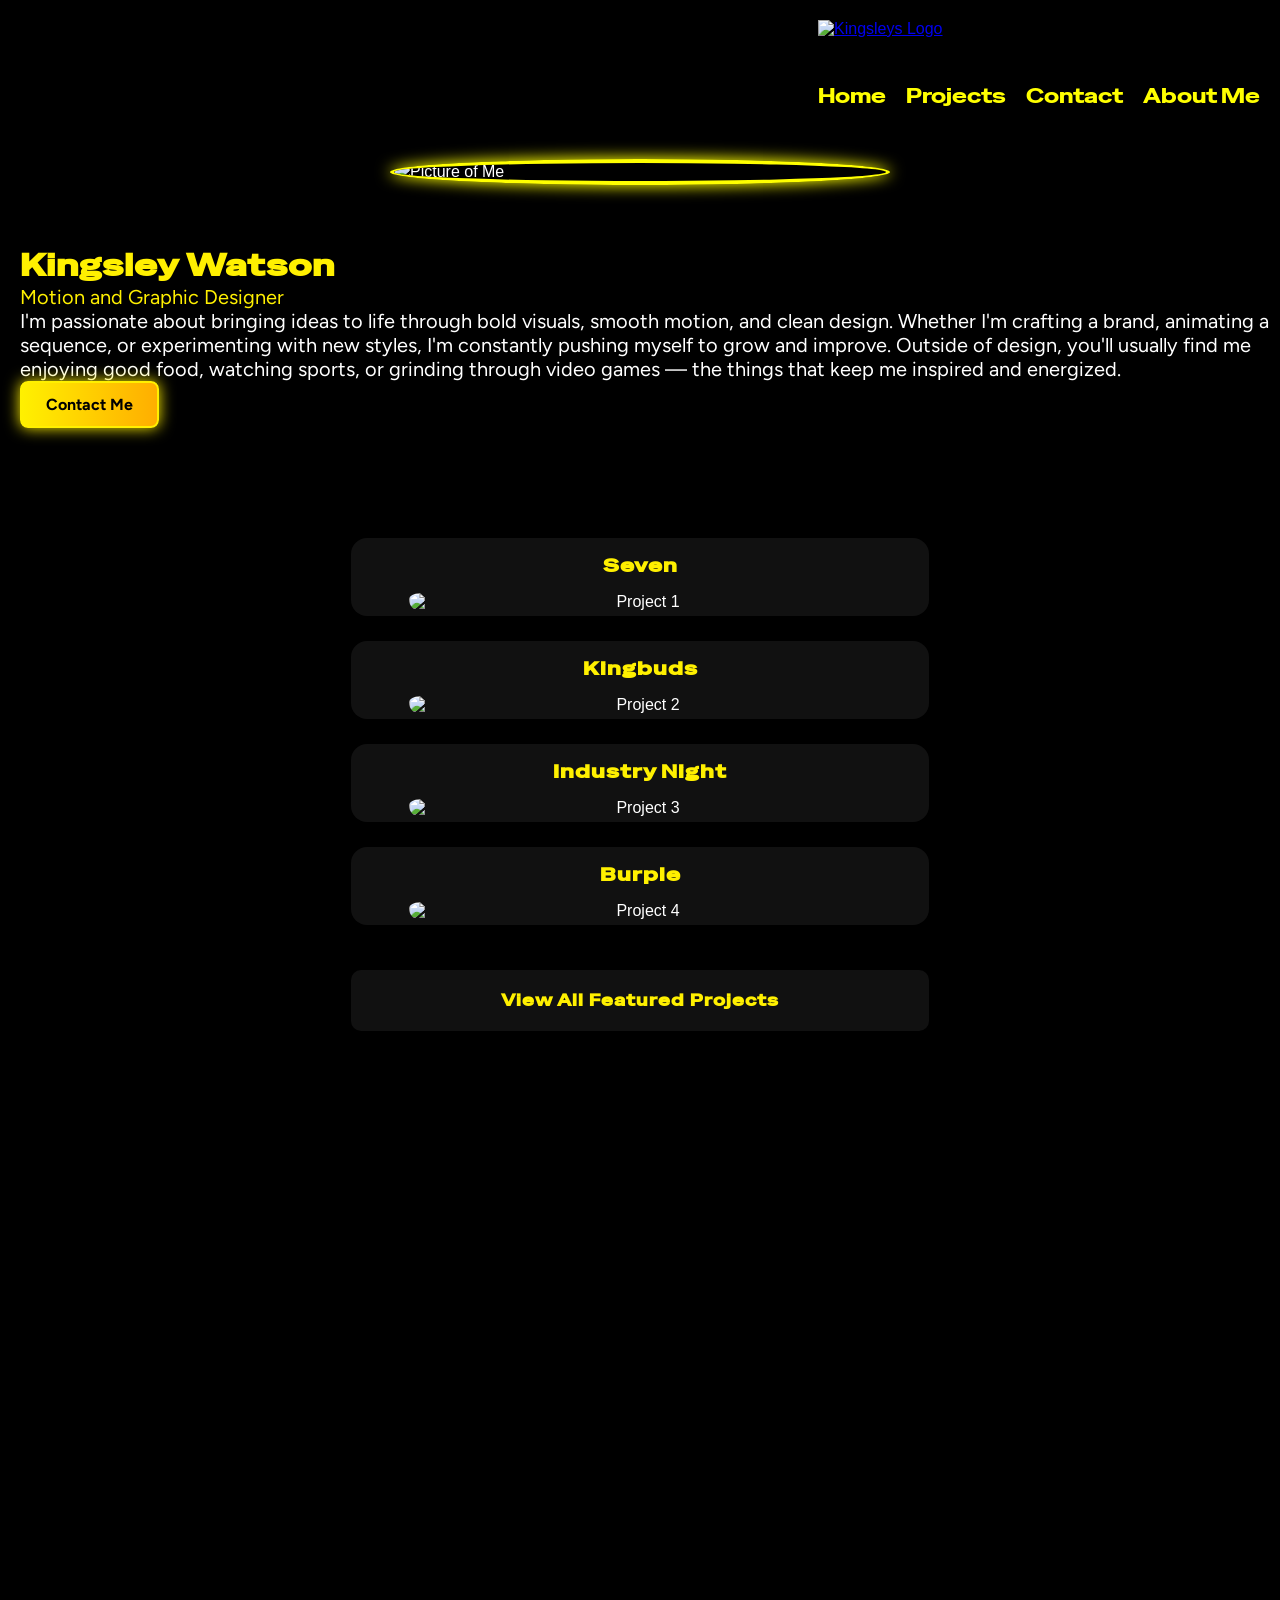
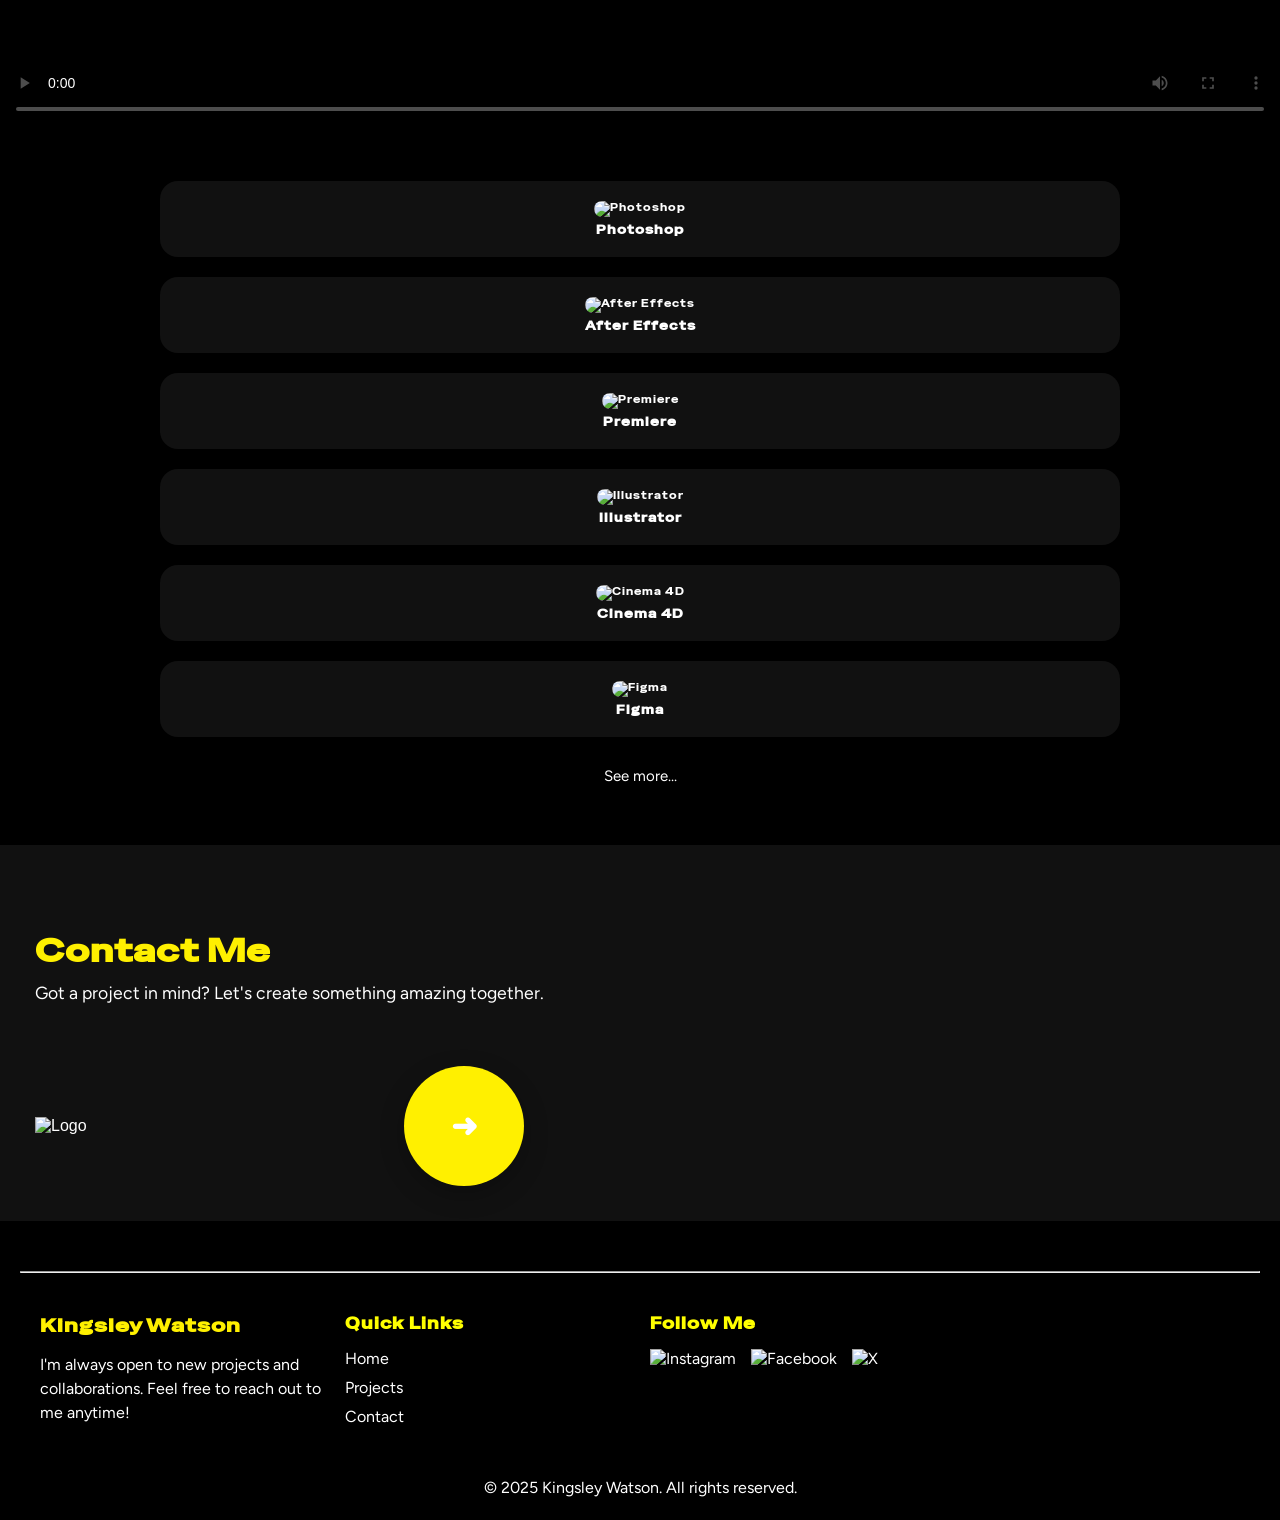
==== index.html @ cf345caf "made the first part of the about me page" ====
<!DOCTYPE html>
<html lang="en">
<head>
  <title>Kingsley's Portfolio</title>
  <meta charset="utf-8">
  <meta name="viewport" content="width=device-width, initial-scale=1">
  <link rel="preconnect" href="https://fonts.googleapis.com">
  <link rel="preconnect" href="https://fonts.gstatic.com" crossorigin>
  <link href="https://fonts.googleapis.com/css2?family=Anton&family=Figtree:ital,wght@0,300..900;1,300..900&family=Special+Gothic+Expanded+One&display=swap" rel="stylesheet">
  <link href="css/main.css" rel="stylesheet">
  <link href="css/grid.css" rel="stylesheet">
</head>

<body>

<header class="full-width-header">
  <div class="grid-con">
    <a href="http://127.0.0.1:5501/index.html" id="header-logo" class="col-start-1 col-end-2 m-col-span-3 l-col-span-3">
      <img src="images/port-logo.png" alt="Kingsleys Logo">
    </a>

    <button class="col-start-4" id="hamburger">&#9776;</button>

    <div id="menu" class="overlay m-col-start-8 m-col-end-13 l-col-start-9 l-col-end-13">
      <button id="close">&times;</button>
      <nav>
        <ul>
          <li><a href="index.html">Home</a></li>
          <li><a href="project.html">Projects</a></li>
          <li><a href="contact.php">Contact</a></li>
          <li><a href="about-me.html">About Me</a></li>
        </ul>
      </nav>
    </div>
  </div>
</header>

<main>

  <section class="hero grid-con">
    <div class="col-span-full m-col-start-1 m-col-end-7 l-col-start-1 l-col-end-7">
      <img src="images/hero-img.jpg" alt="Picture of Me" id="hero-img">
    </div>

    <div class="hero-text col-span-4 m-col-start-7 m-col-end-13 l-col-start-7 l-col-end-12" id="text-col">
      <h1>Kingsley Watson</h1>
      <p class="p-topic">Motion and Graphic Designer</p>
      <p class="p-desc">I'm passionate about bringing ideas to life through bold visuals, smooth motion, and clean design. Whether I'm crafting a brand, animating a sequence, or experimenting with new styles, I'm constantly pushing myself to grow and improve.

Outside of design, you'll usually find me enjoying good food, watching sports, or grinding through video games — the things that keep me inspired and energized.</p>

      <a href="contact.php" class="btn">Contact Me</a>
    </div>
  </section>

  <section class="featured-work grid-con">
    <div class="work-box col-span-4 m-col-start-2 m-col-end-7 l-col-start-2 l-col-end-7">
      <h3 class="work-title">Seven</h3>
      <img src="images/1280-placeholder.jpg" alt="Project 1" class="work-img">
      <p class="work-desc">This is a detailed description of Project One. It will appear when you click the box.</p>
    </div>

    <div class="work-box col-span-4 m-col-start-7 m-col-end-12 l-col-start-7 l-col-end-12">
      <h3 class="work-title">Kingbuds</h3>
      <img src="images/kingbuds-placeholder.jpg" alt="Project 2" class="work-img">
      <p class="work-desc">Description for Project Two goes here. Click to see more.</p>
    </div>

    <div class="work-box col-span-4 m-col-start-2 m-col-end-7 l-col-start-2 l-col-end-7">
      <h3 class="work-title">Industry Night</h3>
      <img src="images/industry-night-placeholder.jpg" alt="Project 3" class="work-img">
      <p class="work-desc">Project Three description is hidden until clicked.</p>
    </div>

    <div class="work-box col-span-4 m-col-start-7 m-col-end-12 l-col-start-7 l-col-end-12">
      <h3 class="work-title">Burple</h3>
      <img src="images/burple-placeholder.jpg" alt="Project 4" class="work-img">
      <p class="work-desc">Details about Project Four will appear on click.</p>
    </div>

    <div class="btn-projects col-span-full m-col-start-2 m-col-end-12 l-col-start-2 l-col-end-12">
      <a href="project.html" class="btn-featured">View All Featured Projects</a>
    </div>
  </section>

  <section class="hero-video grid-con">
    <div class="video-container col-span-full m-col-start-1 m-col-end-13 l-col-start-2 l-col-end-12">
      <video controls poster="images/keyboard-intro0083.png" id="hero-video">
        <source src="videos/demo-reel.mp4" type="video/mp4">
        Your browser does not support the video tag.
      </video>
    </div>
  </section>

<section class="grid-con" id="portfolio-container">
    <div class="portfolio-box col-span-2 m-col-span-4 l-col-span-4">
      <img src="images/photoshop-logo.svg" alt="Photoshop">
      <h3>Photoshop</h3>
    </div>

    <div class="portfolio-box col-span-2 m-col-span-4 l-col-span-4">
      <img src="images/after-effects-logo.svg" alt="After Effects">
      <h3>After Effects</h3>
    </div>

    <div class="portfolio-box col-span-2 m-col-span-4 l-col-span-4">
      <img src="images/premiere-logo.svg" alt="Premiere">
      <h3>Premiere</h3>
    </div>

    <div class="portfolio-box col-span-2 m-col-span-4 l-col-span-4">
      <img src="images/illustrator-logo.svg" alt="Illustrator">
      <h3>Illustrator</h3>
    </div>

    <div class="portfolio-box col-span-2 m-col-span-4 l-col-span-4">
      <img src="images/cinema-logo.svg" alt="Cinema 4D">
      <h3>Cinema 4D</h3>
    </div>

    <div class="portfolio-box col-span-2 m-col-span-4 l-col-span-4">
      <img src="images/figma-logo.svg" alt="Figma">
      <h3>Figma</h3>
    </div>
</section>

<section class="grid-con" id="load-more">
  <div class="load-more-wrapper col-start-1 col-end-2 m-col-start-1 m-col-end-3 l-col-start-1 l-col-end-3">
      <button id="load-more-btn">See more...</button>
  </div>
</div>
</section>

<section class="contact-cta grid-con">
  <div class="contact-text col-span-4 m-col-start-1 m-col-end-12">
    <h2>Contact Me</h2>
    <p>Got a project in mind? Let's create something amazing together.</p>
  </div>

<div class="contact-action col-span-4 m-col-span-12 l-col-span-12 flex-container">
  <img src="images/port-logo.png" alt="Logo" class="contact-img col-span-2 m-col-span-2 l-col-span-2">
  <div class="contact-circle col-span-2 m-col-span-2 l-col-span-2" onclick="location.href='contact.php'">➜</div>
</div>

</section>



</main>

<footer class="site-footer">
  <hr>
  <div class="footer-container grid-con">
    <div class="footer-about col-span-4 m-col-span-4 l-col-span-4">
      <h3>Kingsley Watson</h3>
      <p>I'm always open to new projects and collaborations. Feel free to reach out to me anytime!</p>
    </div>

    <div class="footer-links col-span-4 m-col-span-4 l-col-span-4">
      <h4>Quick Links</h4>
      <ul>
        <li><a href="index.html">Home</a></li>
        <li><a href="project.html">Projects</a></li>
        <li><a href="contact.php">Contact</a></li>
      </ul>
    </div>

    <div class="footer-social col-span-4 m-col-span-4 l-col-span-4">
      <h4>Follow Me</h4>
      <ul class="social-icons">
        <li><a href="#"><img src="images/insta-logo.svg" alt="Instagram"></a></li>
        <li><a href="#"><img src="images/facebook-logo.svg" alt="Facebook"></a></li>
        <li><a href="#"><img src="images/x-logo1.svg" alt="X"></a></li>
      </ul>
    </div>
  </div>

  <div class="footer-bottom">
    <p>&copy; 2025 Kingsley Watson. All rights reserved.</p>
  </div>
</footer>

<!-- Scripts -->
<script src="https://cdn.jsdelivr.net/npm/gsap@3.13.0/dist/gsap.min.js"></script>
<script type="module" src="https://ajax.googleapis.com/ajax/libs/model-viewer/4.0.0/model-viewer.min.js"></script>
<script src="https://cdnjs.cloudflare.com/ajax/libs/gsap/3.5.0/gsap.min.js"></script>
<script src="https://cdnjs.cloudflare.com/ajax/libs/gsap/3.5.0/ScrollTrigger.js"></script>
<script src="js/main.js"></script>
<script src="js/animations.js"></script>

</body>
</html>
---- css/main.css ----
.contact-cta{display:flex;align-items:center;justify-content:flex-start;gap:40px;flex-wrap:wrap;background-color:#111;padding:35px}.contact-text{flex:1 1 400px;max-width:600px}.contact-text h2{font-size:30px;margin:50px 0 10px 0;color:#fff000;font-family:"Special Gothic Expanded One",sans-serif;letter-spacing:1px}.contact-text p{margin:0;font-size:15px;line-height:1.4em;color:#fff;font-family:"Figtree",sans-serif}.contact-circle{width:120px;height:120px;background:#fff000;border-radius:50%;display:flex;align-items:center;justify-content:center;font-size:2rem;font-weight:bold;cursor:pointer;transition:.3s ease;box-shadow:0 8px 25px rgba(0,0,0,.25);margin-right:20px}.contact-circle:hover{transform:translateY(-4px);box-shadow:0 12px 30px rgba(0,0,0,.3)}.contact-img{width:200px;height:auto}.flex-container{display:flex;justify-content:space-between;align-items:center;gap:20px}html{background-color:#fff}.full-width-header{background-color:#000;color:#fff;margin:0}.grid-con{display:grid}#header-logo img{height:70px;width:auto;margin-right:0;padding-left:0}.no-scroll{overflow:hidden;height:100vh}ul,li{margin:0;padding:0}header{padding-top:20px;padding-bottom:20px;background:#000;display:flex;justify-content:flex-end;margin:0}#hamburger,#close{font-size:32px;background:none;border:none;color:#ff0;cursor:pointer;margin-top:5px}.overlay{display:none;position:fixed;top:0;left:0;width:100%;height:100%;background-color:rgba(0,0,0,.9);color:#fff;justify-content:center;align-items:center;z-index:10000}.overlay.open{display:flex}#close{position:absolute;top:20px;left:20px}#menu ul{list-style-type:none;text-align:center}#menu li{margin:20px 0}#menu a{color:#fff;font-size:32px;text-decoration:none;font-family:"Figtree",sans-serif}#menu a:hover{color:#ff0}@media screen and (min-width: 768px){.no-scroll{overflow:auto;height:auto}#hamburger,#close{display:none}.overlay{display:block;position:static;width:auto;height:auto;background-color:rgba(0,0,0,0);color:#fff;overflow:hidden}#menu ul{display:flex;margin-top:45px}#menu ul li{display:inline;margin:0 20px 0 0}#menu ul li a{color:#ff0;text-decoration:none;transition:color .3s ease;font-family:"Special Gothic Expanded One",sans-serif;font-size:20px}#menu ul li a:hover{color:#fff}#menu a:hover{color:#fff}#header-logo img{height:100px;width:auto;margin-right:0;padding-left:0}}html{background-color:#000}body{background-color:#000}.hero{display:grid;background-color:#000;padding-bottom:50px}.grid-con{display:grid}#hero-img{width:90%;height:auto;margin:30px auto 0;border:4px solid #ff0;border-radius:100%;box-shadow:0 0 15px 1px #ff0;display:block}#text-col h1{color:#fff000;padding-left:20px;font-size:29px;font-family:"Special Gothic Expanded One",sans-serif;letter-spacing:1px;margin-top:60px}.p-topic{color:#fff000;padding-left:20px;padding-right:20px;font-size:18px;font-family:"Figtree",sans-serif}.p-desc{color:#fff;padding-left:20px;padding-right:20px;font-family:"Figtree",sans-serif}#m-text-col h1{color:#ff0;padding-left:20px;font-size:29px}#m-text-col p{color:#fff;padding-left:20px;padding-right:20px;font-family:"Figtree",sans-serif}.btn{display:inline-block;padding:12px 24px;color:#000;font-size:1rem;font-weight:bold;text-decoration:none;border:2px solid #fff000;border-radius:8px;cursor:pointer;transition:all .3s ease;margin-left:20px;background:linear-gradient(90deg, #fff000, #ffae00);box-shadow:0 0 15px #fff000;font-family:"Figtree",sans-serif}.btn:hover{background-color:#000;color:#000;transform:scale(1.05)}@media(min-width: 768px){.hero{align-items:center}#text-col{display:flex;flex-direction:column;justify-content:center}#text-col h1,.p-topic,.p-desc{padding-left:0;padding-right:0;text-align:left}#text-col h1{font-size:25px}.p-topic,.p-desc{padding-left:0;padding-right:0;text-align:left;font-size:15px}.btn{margin-left:0;align-self:flex-start;width:auto}}@media(min-width: 1024px){.hero{align-items:center}#text-col{display:flex;flex-direction:column;justify-content:center}#text-col h1,.p-topic,.p-desc{padding-left:0;padding-right:0;text-align:left;margin-left:20px}#text-col h1{font-size:31px}.p-topic,.p-desc{padding-left:0;padding-right:0;text-align:left;font-size:20px}.btn{margin-left:0;align-self:flex-start;width:auto;margin-left:20px}#hero-img{width:90%;height:auto;margin:30px auto 0;border:4px solid #ff0;border-radius:100%;box-shadow:0 0 15px 1px #ff0;display:block;max-width:500px}}.box{background:#111;padding:20px;border-radius:16px;text-align:center;border:2px solid #fff000}.box-title{color:#fff000;font-size:22px;margin-bottom:10px}.box-sub{color:#fff;font-size:15px;margin-bottom:15px}.box-img{width:300px;height:auto;margin:0 auto;display:block;border-radius:20px}@media(max-width: 768px){.box{background:#111;padding-left:20px;padding-right:20px;padding-bottom:20px;padding-top:0;border-radius:16px;text-align:center;border:2px solid #fff000;margin-left:20px;margin-right:20px;margin-bottom:22px}.box-img{width:300px;height:auto;margin:0 auto;display:block;border-radius:20px}}.video-container{display:flex;justify-content:center;align-items:center;width:100%;background-color:#000;padding-bottom:30px}#hero-video{width:100%;height:auto;display:block}.section-line{border:0;height:2px;background:#fff000;width:auto}.demo-reel{color:#fff000;background-color:#000;padding-left:45px;padding-right:55px;margin-bottom:35px}.grid-con{display:grid}.featured-work{padding:60px 20px;background:#000;color:#fff;text-align:center;display:flex;justify-content:center;align-items:center}.section-title{font-size:2rem;margin-bottom:40px;color:#fff000}.work-box{background:#111;border-radius:16px;overflow:hidden;cursor:pointer;position:relative;transition:transform .3s ease,box-shadow .3s ease;margin:0 auto 25px auto;width:90%;padding-bottom:5px;margin-bottom:25px}.work-box:hover{transform:translateY(-6px);box-shadow:0 12px 30px rgba(255,221,0,.3)}.work-img{width:70%;height:auto;display:block;border-radius:16px;margin:0 auto;padding-top:5px}.work-title{margin:15px 0 10px 0;font-size:1.2rem;color:#fff000;font-family:"Special Gothic Expanded One",sans-serif;letter-spacing:1px}.work-desc{max-height:0;opacity:0;overflow:hidden;transition:max-height .4s ease,opacity .4s ease;padding:0 15px;color:#fff;font-size:.95rem;line-height:1.4;text-align:center}.work-box.active .work-desc{max-height:200px;opacity:1;margin-top:10px}.btn-featured{display:block;padding:20px;margin-top:20px;background:#111;color:#fff000;font-weight:bold;font-size:1rem;border-radius:10px;text-decoration:none;transition:transform .3s ease,box-shadow .3s ease;font-family:"Special Gothic Expanded One",sans-serif;letter-spacing:1px;margin-left:20px;margin-right:20px}.btn-featured:hover{transform:translateY(-3px);box-shadow:0 8px 20px rgba(255,221,0,.4)}.service-box{background:#111;padding:10px;border:2px solid #fff000;border-radius:16px;text-align:center;color:#fff;transition:.3s ease;margin-bottom:15px}.service-box:hover{transform:translateY(-6px);box-shadow:0 10px 25px rgba(0,0,0,.3)}.service-box h3{font-size:15px;margin:0}@media(min-width: 768px){.work-box{background:#111;border-radius:16px;overflow:hidden;cursor:pointer;position:relative;transition:transform .3s ease,box-shadow .3s ease;width:100%;padding-bottom:5px;margin-bottom:25px}.work-img{width:80%;height:auto;display:block;border-radius:16px;margin:0 auto;padding-top:5px}.btn-featured{display:block;padding:20px;margin-top:20px;background:#111;color:#fff000;font-weight:bold;font-size:1rem;border-radius:10px;text-decoration:none;transition:transform .3s ease,box-shadow .3s ease;font-family:"Special Gothic Expanded One",sans-serif;letter-spacing:1px;margin-left:0;margin-right:0}.btn-featured:hover{transform:translateY(-3px);box-shadow:0 8px 20px rgba(255,221,0,.4)}}@media(min-width: 1024px){.work-box{background:#111;border-radius:16px;overflow:hidden;cursor:pointer;position:relative;transition:transform .3s ease,box-shadow .3s ease;width:100%;padding-bottom:5px;margin-bottom:25px}.work-img{width:80%;height:auto;display:block;border-radius:12px;margin:0 auto;padding-top:5px}.btn-featured{display:block;padding:20px;margin-top:20px;background:#111;color:#fff000;font-weight:bold;font-size:1rem;border-radius:10px;text-decoration:none;transition:transform .3s ease,box-shadow .3s ease;font-family:"Special Gothic Expanded One",sans-serif;letter-spacing:1px;margin-left:0;margin-right:0}.btn-featured:hover{transform:translateY(-3px);box-shadow:0 8px 20px rgba(255,221,0,.4)}}.p-work-box-link{display:block;text-decoration:none;color:inherit}.portfolio-box{background:#111;padding:20px;border-radius:18px;text-align:center;color:#fff;margin-top:20px;font-family:"Special Gothic Expanded One",sans-serif;letter-spacing:1px;font-size:10px}.portfolio-box img{width:75px;border-radius:12px}.portfolio-box h3,.portfolio-box p{margin:0;margin-top:5px}.portfolio-box:hover{transform:translateY(-5px);box-shadow:0 0 15px #000;background:#111}.load-more-wrapper{text-align:center;margin-top:30px}#load-more-btn{background:none;border:none;padding:0;margin:0;font-size:15px;color:#fff;cursor:pointer;text-align:left;font-family:"Figtree",sans-serif;margin-bottom:60px}#load-more-btn:hover{color:#fff000;background:none}@media(min-width: 769px){#portfolio-container.grid-con{max-width:850px;margin:0 auto;padding:0 20px}}@media(min-width: 1200px){#portfolio-container.grid-con{max-width:1000px;margin:0 auto;padding:0 20px}}@media(min-width: 769px){#load-more.grid-con{max-width:850px;margin:0 auto;padding:0 20px}}@media(min-width: 1200px){#load-more.grid-con{max-width:1000px;margin:0 auto;padding:0 20px}}.grid-con{display:grid}.footer-container{padding-top:40px}.site-footer{background-color:#000;color:#fff;padding:50px 20px 20px 20px}.site-footer a{color:#fff;text-decoration:none;transition:color .3s ease;font-family:"Figtree",sans-serif}.site-footer a:hover{color:#ff0}.site-footer .footer-container{display:grid;grid-template-columns:repeat(4, 1fr);gap:20px;max-width:1200px;margin:0 auto}.site-footer h3{color:#fff000;margin-bottom:15px;font-family:"Special Gothic Expanded One",sans-serif;letter-spacing:1px}.site-footer h4{color:#ff0;margin-bottom:15px;font-family:"Special Gothic Expanded One",sans-serif;letter-spacing:1px}.site-footer p{font-family:"Figtree",sans-serif;font-size:16px;line-height:1.5}.site-footer ul{list-style:none;padding:0;margin:0}.site-footer ul li{margin-bottom:10px}.social-icons{display:flex;gap:15px}.social-icons img{width:30px;height:30px}.footer-bottom{text-align:center;margin-top:40px;font-size:14px;color:#fff}@media screen and (max-width: 767px){.site-footer .footer-container{grid-template-columns:1fr;text-align:center}.social-icons{justify-content:center}}@media screen and (min-width: 768px)and (max-width: 1199px){.site-footer .footer-container{grid-template-columns:repeat(3, 1fr);text-align:left}}.seven-hero{position:relative}.seven-hero-image{margin-top:40px}.seven-hero-img{width:100%;border-radius:16px;-o-object-fit:cover;object-fit:cover}.seven-overview{background-color:#000}.seven-overview-text{text-align:left}.seven-overview-title{font-size:50px;font-weight:bold;margin-bottom:1rem;color:#fff000;font-family:"Special Gothic Expanded One",sans-serif;letter-spacing:1px}.seven-overview-subtitle{font-size:15px;font-weight:bold;margin-bottom:5px;color:#fff;font-family:"Special Gothic Expanded One",sans-serif;letter-spacing:1px}.seven-overview-desc{font-size:15px;line-height:1.6;color:#fff;font-family:"Figtree",sans-serif}.seven-overview-tags{display:flex;gap:1rem;flex-wrap:wrap;margin-bottom:20px;margin-top:20px;font-family:"Figtree",sans-serif}.seven-overview-tag{background-color:#fff000;color:#111;padding:6px 12px;border-radius:8px;font-size:.85rem;font-weight:bold}.seven-goal{background-color:#111}.seven-goal-text{text-align:left}.seven-goal-title{font-size:25px;font-weight:bold;margin-bottom:10px;font-family:"Special Gothic Expanded One",sans-serif;letter-spacing:1px;color:#fff000}.seven-goal-list{font-size:15px;line-height:1.5;color:#fff;padding-left:15px;font-family:"Figtree",sans-serif}.seven-goal-list li{margin-bottom:1rem}.seven-process{background-color:#111}.seven-process-text{text-align:left}.seven-process-title{font-size:25px;font-weight:bold;margin-bottom:10px;color:#fff000;font-family:"Special Gothic Expanded One",sans-serif;letter-spacing:1px}.seven-process-desc{font-size:15px;line-height:1.5;color:#fff;font-family:"Figtree",sans-serif}.seven-problem{background-color:#111}.seven-problem-text{text-align:left}.seven-problem-title{font-size:25px;font-weight:bold;margin-bottom:10px;color:#fff000;font-family:"Special Gothic Expanded One",sans-serif;letter-spacing:1px}.seven-problem-desc{font-size:15px;line-height:1.5;color:#fff;font-family:"Figtree",sans-serif}.seven-deepdive{display:grid;gap:20px;margin-top:60px;margin-bottom:60px;padding-top:35px}.seven-deepdive-wrapper{text-align:center}.seven-deepdive-img{width:100%;border-radius:16px;-o-object-fit:cover;object-fit:cover}@media(max-width: 768px){.seven-deepdive-wrapper{grid-column:span 4 !important;margin:0 auto}}@media(min-width: 769px){.seven-deepdive-wrapper{margin:0 auto}}.seven-video{display:flex;justify-content:center;align-items:center;width:100%;background-color:#000;padding-top:30px}.seven-video-wrapper{width:100%;max-width:1200px;margin:0 auto;display:flex;justify-content:center;align-items:center}.seven-video-element{width:100%;height:auto;display:block;border-radius:12px;box-shadow:0 8px 20px rgba(0,0,0,.5)}.seven-result{background-color:#000}.seven-result-text{text-align:left}.seven-result-title{font-size:25px;font-weight:bold;margin-bottom:10px;color:#fff000;font-family:"Special Gothic Expanded One",sans-serif;letter-spacing:1px}.seven-result-desc{font-size:15px;line-height:1.5;color:#fff;font-family:"Figtree",sans-serif}.contact-page{display:grid;gap:20px;padding:40px 20px;justify-items:center;align-items:center;text-align:center}.contact-text h2{font-size:2rem;margin-bottom:10px;color:#fff000;margin-top:0}.contact-text p{font-size:1.1rem;color:#fff;margin-bottom:20px}.contact-form{width:100%;max-width:800px;display:flex;flex-direction:column;gap:15px;border-radius:12px;color:#fff;margin-bottom:50px}.contact-form input,.contact-form textarea{width:100%;padding:15px;border-radius:8px;border:2px solid #fff000;background:#333;color:#fff}.contact-form input::-moz-placeholder, .contact-form textarea::-moz-placeholder{color:#ccc;font-family:"Figtree",sans-serif}.contact-form input::placeholder,.contact-form textarea::placeholder{color:#ccc;font-family:"Figtree",sans-serif}.form-button-wrapper{display:flex;justify-content:flex-end}.contact-form button{padding:12px 25px;border:none;border-radius:8px;cursor:pointer;background:linear-gradient(90deg, #fff000, #ff7f00);color:#111;font-weight:bold;transition:transform .2s,box-shadow .2s;margin-left:275px}.contact-form button:hover{transform:translateY(-2px);box-shadow:20px #fff000}@media(min-width: 769px){.contact-form button{padding:12px 25px;border:none;border-radius:8px;cursor:pointer;background:linear-gradient(90deg, #fff000, #ff7f00);color:#111;font-weight:bold;transition:transform .2s,box-shadow .2s;margin-left:600px}.contact-text h2{font-size:2rem;margin-bottom:10px;color:#fff000;margin-top:50px}.contact-form{width:100%;max-width:800px;display:flex;flex-direction:column;gap:15px;border-radius:12px;color:#fff;margin-bottom:0px}}.p-contact-page{display:grid;gap:20px;padding:40px 20px;justify-items:center;align-items:center;text-align:center}.p-contact-text h2{font-size:2rem;margin-bottom:0;color:#fff000;margin-top:0;font-family:"Special Gothic Expanded One",sans-serif;letter-spacing:1px}.p-contact-text p{font-size:15px;color:#fff;margin-bottom:20px;font-family:"Figtree",sans-serif}@media(min-width: 769px){.p-contact-text h2{font-size:40px;margin-bottom:10px;color:#fff000;margin-top:50px}.p-contact-text p{font-size:20px;color:#fff;margin-bottom:20px;font-family:"Figtree",sans-serif}}.grid-con{display:grid}.p-featured-work{background:#000;color:#fff;text-align:center;display:flex;justify-content:center;align-items:center}.p-section-title{font-size:2rem;margin-bottom:40px;color:#fff000}.p-work-box{background:#111;border-radius:16px;overflow:hidden;cursor:pointer;position:relative;transition:transform .3s ease,box-shadow .3s ease;margin:0 auto 25px auto;width:90%;padding-bottom:5px;margin-bottom:25px}.p-work-box:hover{transform:translateY(-6px);box-shadow:0 12px 30px rgba(255,221,0,.3)}.p-work-img{width:70%;height:auto;display:block;border-radius:16px;margin:0 auto;padding-top:5px}.p-work-title{margin:15px 0 10px 0;font-size:1.2rem;color:#fff000;font-family:"Special Gothic Expanded One",sans-serif;letter-spacing:1px}.p-work-desc{max-height:0;opacity:0;overflow:hidden;transition:max-height .4s ease,opacity .4s ease;padding:0 15px;color:#fff;font-size:.95rem;line-height:1.4;text-align:center}.p-work-box.active .work-desc{max-height:200px;opacity:1;margin-top:10px}.p-btn-featured{display:block;padding:20px;margin-top:20px;background:#111;color:#fff000;font-weight:bold;font-size:1rem;border-radius:10px;text-decoration:none;transition:transform .3s ease,box-shadow .3s ease;font-family:"Special Gothic Expanded One",sans-serif;letter-spacing:1px;margin-left:20px;margin-right:20px}.p-btn-featured:hover{transform:translateY(-3px);box-shadow:0 8px 20px rgba(255,221,0,.4)}.p-service-box{background:#111;padding:10px;border:2px solid #fff000;border-radius:16px;text-align:center;color:#fff;transition:.3s ease;margin-bottom:15px}.p-service-box:hover{transform:translateY(-6px);box-shadow:0 10px 25px rgba(0,0,0,.3)}.p-service-box h3{font-size:15px;margin:0}@media(min-width: 768px){.p-work-box{background:#111;border-radius:16px;overflow:hidden;cursor:pointer;position:relative;transition:transform .3s ease,box-shadow .3s ease;width:100%;padding-bottom:5px;margin-bottom:25px}.p-work-img{width:80%;height:auto;display:block;border-radius:16px;margin:0 auto;padding-top:5px}.p-btn-featured{display:block;padding:20px;margin-top:20px;background:#111;color:#fff000;font-weight:bold;font-size:1rem;border-radius:10px;text-decoration:none;transition:transform .3s ease,box-shadow .3s ease;font-family:"Special Gothic Expanded One",sans-serif;letter-spacing:1px;margin-left:0;margin-right:0}.p-btn-featured:hover{transform:translateY(-3px);box-shadow:0 8px 20px rgba(255,221,0,.4)}}@media(min-width: 1024px){.p-work-box{background:#111;border-radius:16px;overflow:hidden;cursor:pointer;position:relative;transition:transform .3s ease,box-shadow .3s ease;width:100%;padding-bottom:5px;margin-bottom:25px}.p-work-img{width:80%;height:auto;display:block;border-radius:16px;margin:0 auto;padding-top:5px}.p-btn-featured{display:block;padding:20px;margin-top:20px;background:#111;color:#fff000;font-weight:bold;font-size:1rem;border-radius:10px;text-decoration:none;transition:transform .3s ease,box-shadow .3s ease;font-family:"Special Gothic Expanded One",sans-serif;letter-spacing:1px;margin-left:0;margin-right:0}.p-btn-featured:hover{transform:translateY(-3px);box-shadow:0 8px 20px rgba(255,221,0,.4)}}.p-work-img{width:80%;height:auto;display:block;border-radius:16px;margin:0 auto;padding-top:5px}*{margin:0;padding:0;box-sizing:border-box}body{background-color:#000;color:#fff;font-family:"Segoe UI",sans-serif;min-height:100vh;display:flex;flex-direction:column}.grid-con{display:grid}.hero{flex:1}.hero-inner{align-items:center;row-gap:40px;padding-top:60px;padding-bottom:60px}.hero-left{display:flex;flex-direction:column;gap:15px}.greeting-badge{display:inline-block;border:1px solid gold;color:gold;font-size:14px;padding:6px 16px;border-radius:4px;width:-moz-fit-content;width:fit-content;letter-spacing:1px}.hero-left h1{font-size:38px;font-weight:800;line-height:1.2;color:#fff}.highlight{color:gold}.hero-left p{color:#fff;font-size:15px;line-height:1.7}.hero-buttons{display:flex;flex-wrap:wrap;gap:16px}.btn-primary{background-color:gold;color:#000;padding:12px 26px;border-radius:25px;font-weight:700;font-size:15px;text-decoration:none;transition:background .2s}.btn-primary:hover{background-color:#e6c200}.btn-secondary{border:1px solid gold;color:gold;padding:12px 26px;border-radius:25px;font-weight:600;font-size:15px;text-decoration:none;transition:background .2s,color .2s}.btn-secondary:hover{background-color:gold;color:#000}.hero-right{display:flex;justify-content:center;align-items:flex-end}.photo-wrapper{position:relative;width:300px;height:380px;margin-left:50px}.profile-photo{width:100%;height:100%;-o-object-fit:cover;object-fit:cover;border-radius:100px;border:2px solid gold;background-color:#111;display:block}.tag{position:absolute;background-color:#111;border:1px solid #333;color:#fff;padding:8px 16px;border-radius:20px;font-size:.8rem;font-weight:600;white-space:nowrap}.tag-designer{bottom:60px;left:-30px;border-left:3px solid gold}.tag-ux{top:80px;right:-20px;border-left:3px solid gold}.badge-circle{position:absolute;top:10px;right:-10px;width:75px;height:75px;border-radius:50%;background-color:gold;color:#000;font-size:.65rem;font-weight:700;display:flex;align-items:center;justify-content:center;text-align:center;line-height:1.3;border:3px solid #fff}.ticker-bar{background-color:gold;overflow:hidden;padding:14px 0;white-space:nowrap}.ticker-track{display:inline-flex;gap:60px;animation:ticker 60s linear infinite}.ticker-track span{color:#000;font-weight:700;font-size:15.5px;text-transform:uppercase;letter-spacing:1px}@keyframes ticker{0%{transform:translateX(0)}100%{transform:translateX(-50%)}}/*# sourceMappingURL=main.css.map */
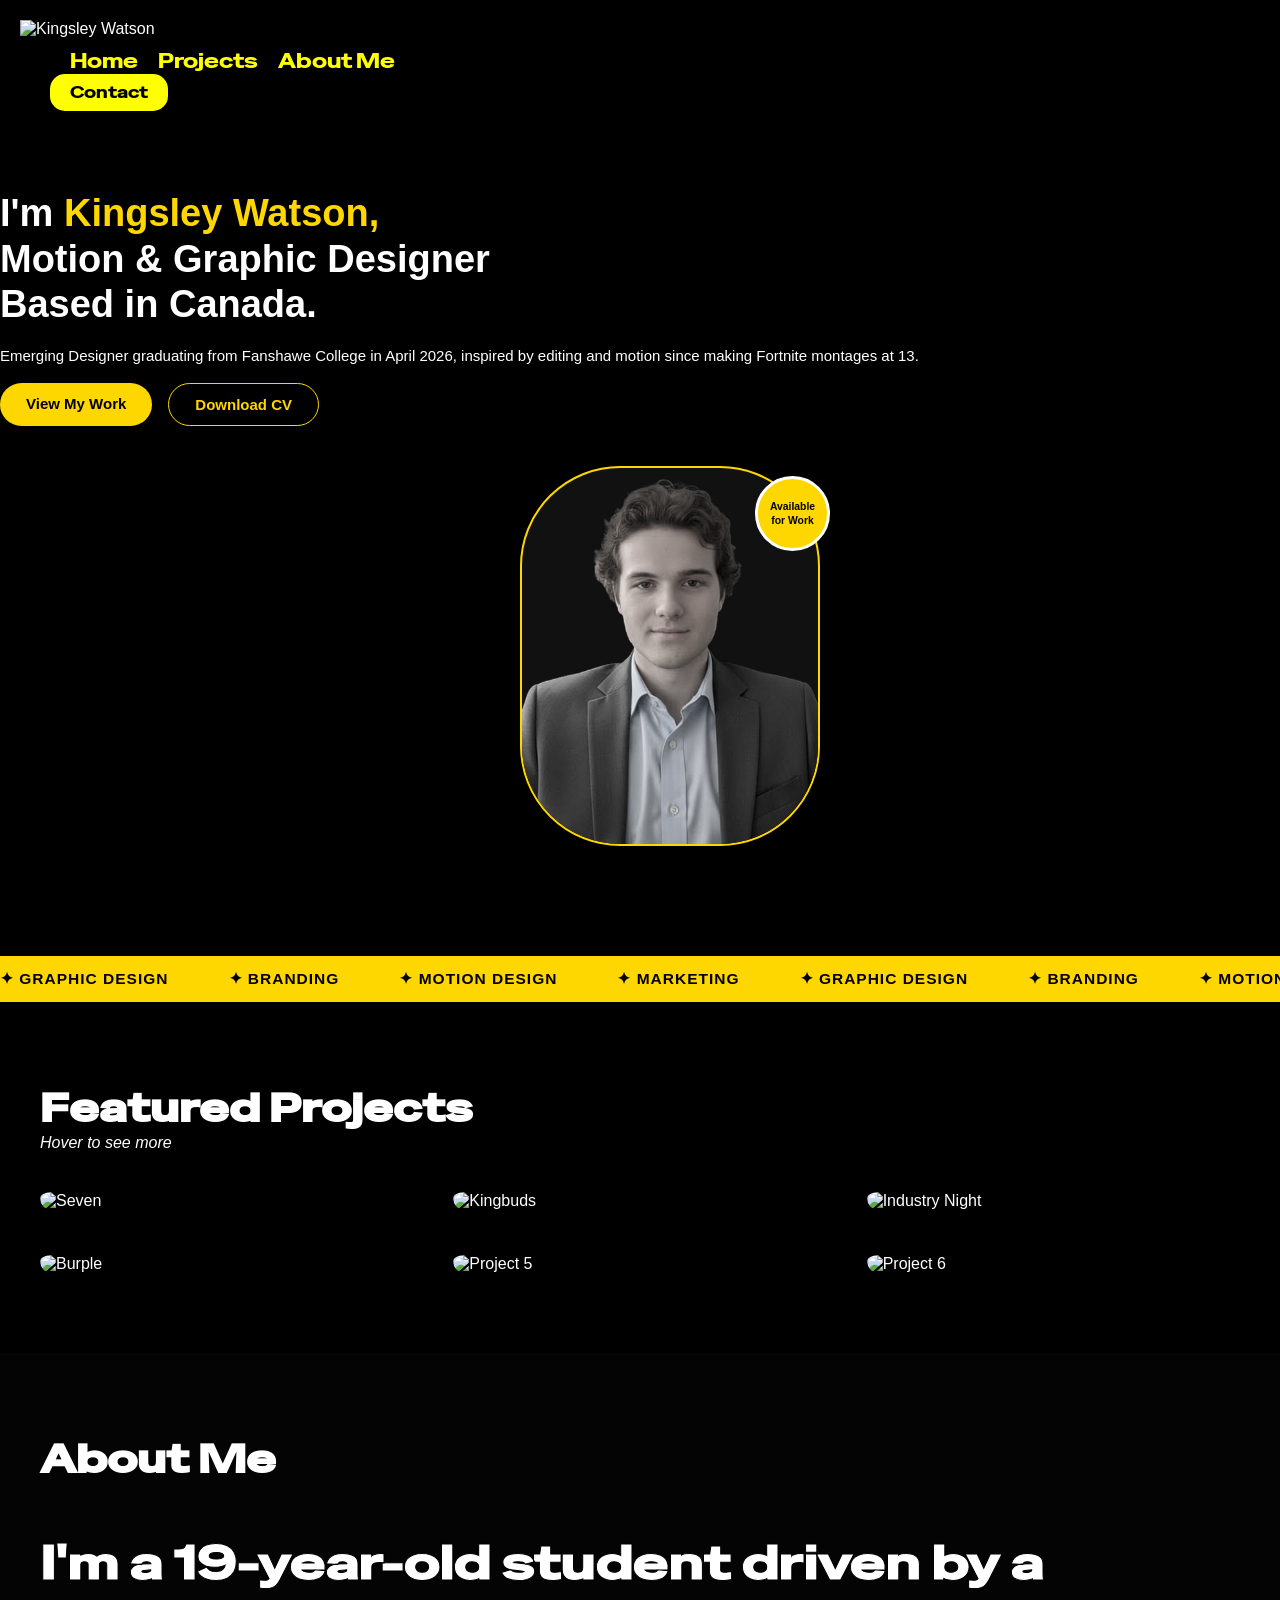
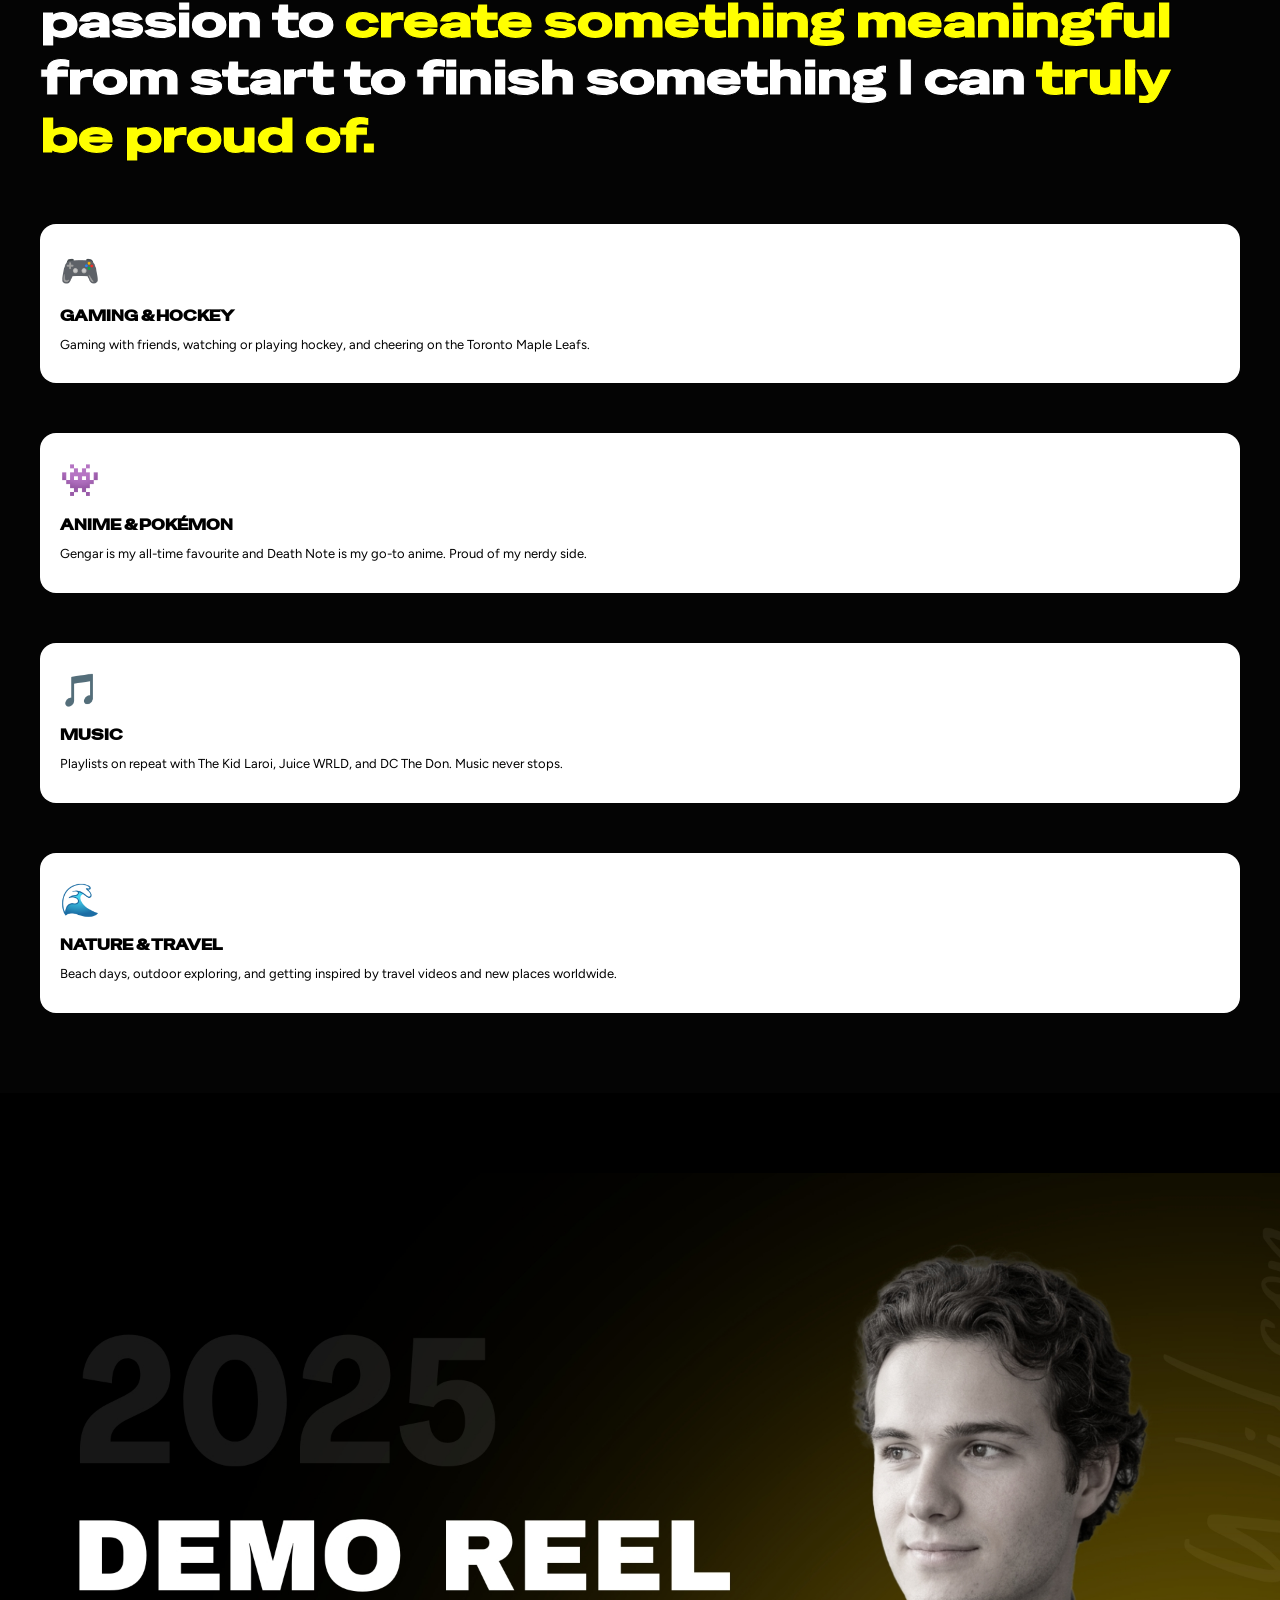
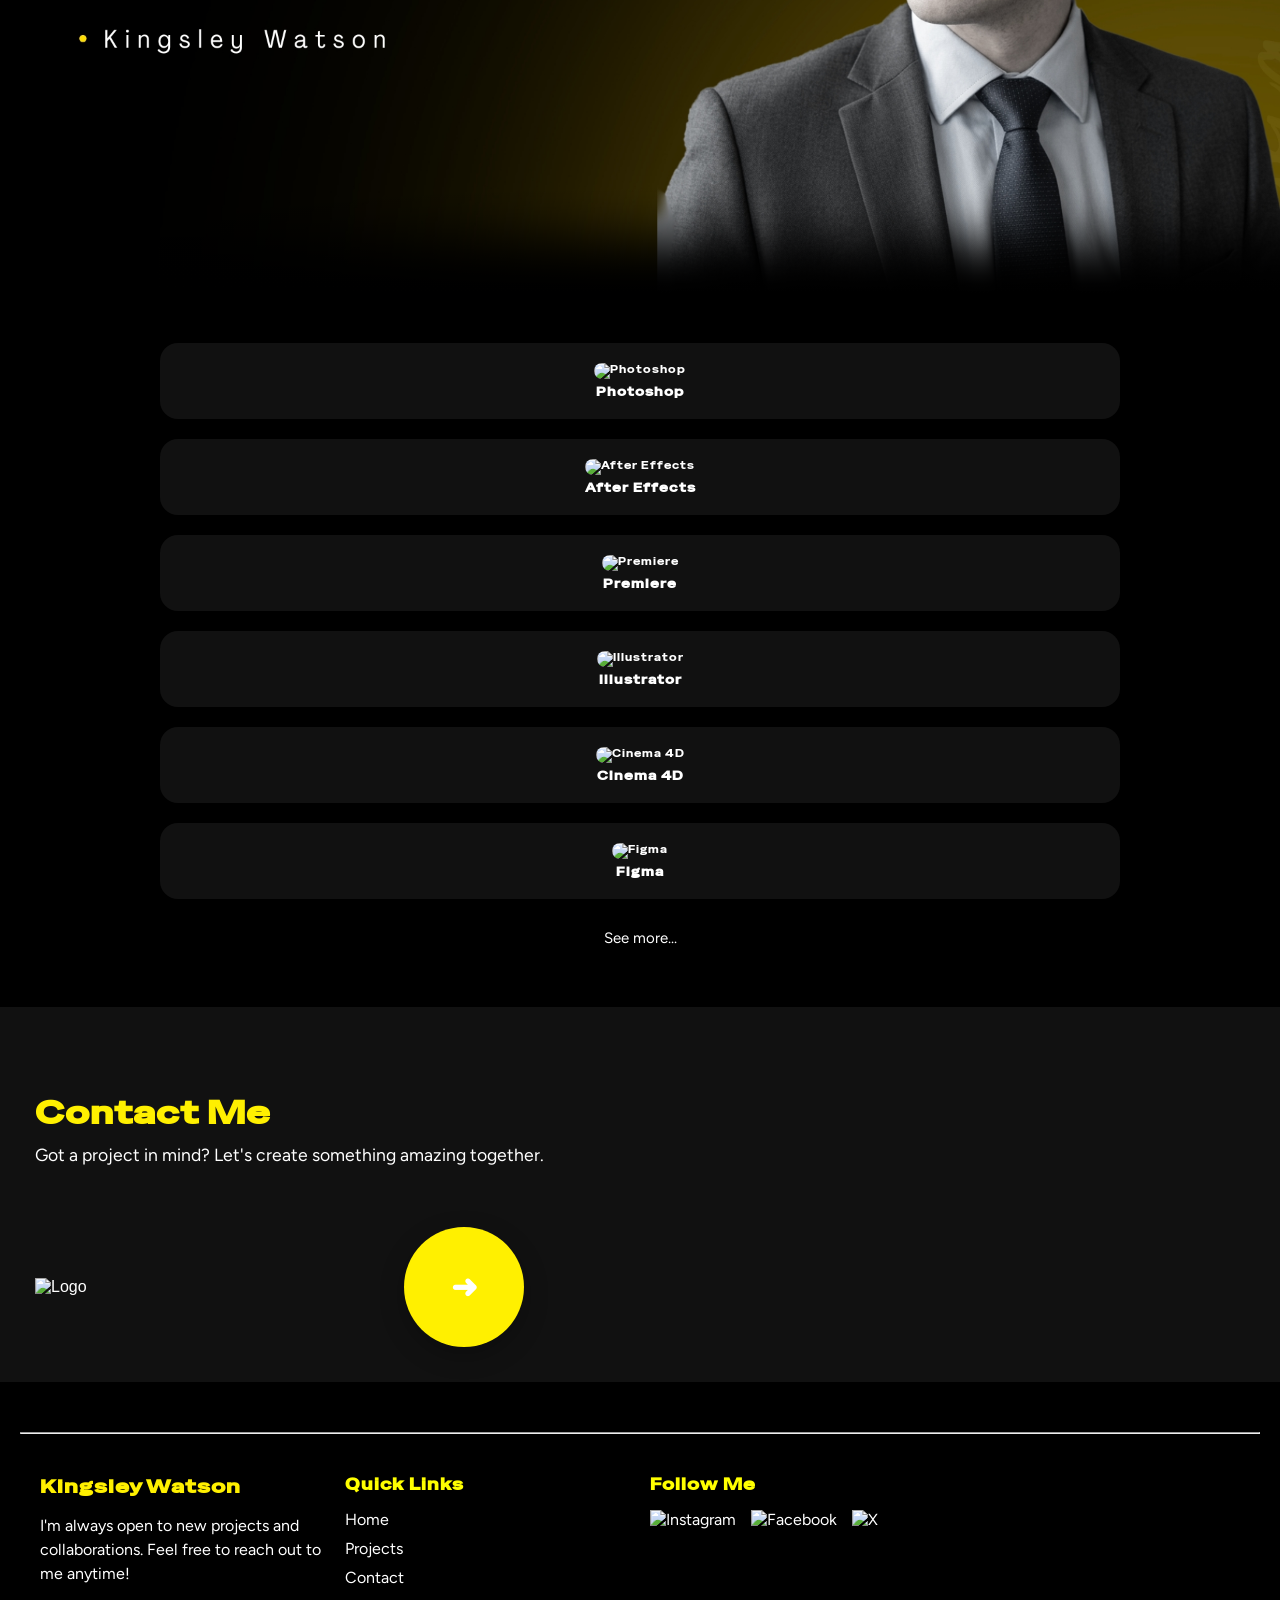
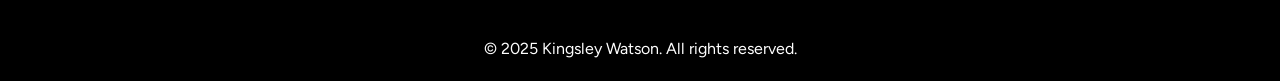
==== commit 7efc1a83: "I've actually been cooking like crazy. Decided to go from a multipage web site to a single page to m" ====
--- a/index.html
+++ b/index.html
@@ -13,79 +13,207 @@
 
 <body>
 
-<header class="full-width-header">
-  <div class="grid-con">
-    <a href="http://127.0.0.1:5501/index.html" id="header-logo" class="col-start-1 col-end-2 m-col-span-3 l-col-span-3">
-      <img src="images/port-logo.png" alt="Kingsleys Logo">
-    </a>
-
-    <button class="col-start-4" id="hamburger">&#9776;</button>
-
-    <div id="menu" class="overlay m-col-start-8 m-col-end-13 l-col-start-9 l-col-end-13">
-      <button id="close">&times;</button>
-      <nav>
+<div class="full-width-header">
+  <header class="grid-con">
+
+    <div id="header-logo" class="col-span-2 m-col-start-1 m-col-end-5 l-col-start-1 l-col-end-5">
+      <img src="images/port-logo.png" alt="Kingsley Watson"/>
+    </div>
+
+    <button id="hamburger" class="col-span-2">&#9776;</button>
+
+    <div class="overlay m-col-start-5 m-col-end-10 l-col-start-5 l-col-end-10" id="overlay">
+      <button id="close">&#10005;</button>
+      <nav id="menu">
         <ul>
           <li><a href="index.html">Home</a></li>
           <li><a href="project.html">Projects</a></li>
-          <li><a href="contact.php">Contact</a></li>
           <li><a href="about-me.html">About Me</a></li>
         </ul>
       </nav>
     </div>
-  </div>
-</header>
+
+    <div class="nav-cta m-col-span-2 l-col-start-11 l-col-end-12 ">
+      <a href="contact.html"><button class="btn-contact">Contact</button></a>
+    </div>
+
+  </header>
+</div>
+
 
 <main>
 
-  <section class="hero grid-con">
-    <div class="col-span-full m-col-start-1 m-col-end-7 l-col-start-1 l-col-end-7">
-      <img src="images/hero-img.jpg" alt="Picture of Me" id="hero-img">
-    </div>
-
-    <div class="hero-text col-span-4 m-col-start-7 m-col-end-13 l-col-start-7 l-col-end-12" id="text-col">
-      <h1>Kingsley Watson</h1>
-      <p class="p-topic">Motion and Graphic Designer</p>
-      <p class="p-desc">I'm passionate about bringing ideas to life through bold visuals, smooth motion, and clean design. Whether I'm crafting a brand, animating a sequence, or experimenting with new styles, I'm constantly pushing myself to grow and improve.
-
-Outside of design, you'll usually find me enjoying good food, watching sports, or grinding through video games — the things that keep me inspired and energized.</p>
-
-      <a href="contact.php" class="btn">Contact Me</a>
+  <section class="hero">
+    <div class="grid-con hero-inner">
+      <div class="hero-left col-span-4 m-col-span-6 l-col-start-2 l-col-end-7">
+        
+        <h1>
+          I'm <span class="highlight">Kingsley Watson,</span><br/>
+          Motion & Graphic Designer<br/>
+          Based in Canada.
+        </h1>
+        <p>
+        Emerging Designer graduating from Fanshawe College in April 2026, inspired by editing and motion since making Fortnite montages at 13.
+        <div class="hero-buttons">
+          <a href="#" class="btn-primary">View My Work</a>
+          <a href="#" class="btn-secondary">Download CV</a>
+        </div>
+      </div>
+
+      <div class="hero-right col-span-4 m-col-span-6 l-col-span-6">
+        <div class="photo-wrapper">
+          <img src="images/pic-of-me-f.png" alt="Your Photo" class="profile-photo"/>
+          <div class="badge-circle">Available<br/>for Work</div>
+        </div>
+      </div>
     </div>
   </section>
 
-  <section class="featured-work grid-con">
-    <div class="work-box col-span-4 m-col-start-2 m-col-end-7 l-col-start-2 l-col-end-7">
-      <h3 class="work-title">Seven</h3>
-      <img src="images/1280-placeholder.jpg" alt="Project 1" class="work-img">
-      <p class="work-desc">This is a detailed description of Project One. It will appear when you click the box.</p>
-    </div>
-
-    <div class="work-box col-span-4 m-col-start-7 m-col-end-12 l-col-start-7 l-col-end-12">
-      <h3 class="work-title">Kingbuds</h3>
-      <img src="images/kingbuds-placeholder.jpg" alt="Project 2" class="work-img">
-      <p class="work-desc">Description for Project Two goes here. Click to see more.</p>
-    </div>
-
-    <div class="work-box col-span-4 m-col-start-2 m-col-end-7 l-col-start-2 l-col-end-7">
-      <h3 class="work-title">Industry Night</h3>
-      <img src="images/industry-night-placeholder.jpg" alt="Project 3" class="work-img">
-      <p class="work-desc">Project Three description is hidden until clicked.</p>
-    </div>
-
-    <div class="work-box col-span-4 m-col-start-7 m-col-end-12 l-col-start-7 l-col-end-12">
-      <h3 class="work-title">Burple</h3>
-      <img src="images/burple-placeholder.jpg" alt="Project 4" class="work-img">
-      <p class="work-desc">Details about Project Four will appear on click.</p>
-    </div>
-
-    <div class="btn-projects col-span-full m-col-start-2 m-col-end-12 l-col-start-2 l-col-end-12">
-      <a href="project.html" class="btn-featured">View All Featured Projects</a>
-    </div>
-  </section>
+  <div class="ticker-bar">
+    <div class="ticker-track">
+      <span>✦ Graphic Design</span>
+      <span>✦ Branding</span>
+      <span>✦ Motion Design</span>
+      <span>✦ Marketing</span>
+      <span>✦ Graphic Design</span>
+      <span>✦ Branding</span>
+      <span>✦ Motion Design</span>
+      <span>✦ Marketing</span>
+      <span>✦ Graphic Design</span>
+      <span>✦ Branding</span>
+      <span>✦ Motion Design</span>
+      <span>✦ Marketing</span>
+      <span>✦ Graphic Design</span>
+      <span>✦ Branding</span>
+      <span>✦ Motion Design</span>
+      <span>✦ Marketing</span>
+      <span>✦ Graphic Design</span>
+      <span>✦ Branding</span>
+      <span>✦ Motion Design</span>
+      <span>✦ Marketing</span>
+      <span>✦ Graphic Design</span>
+      <span>✦ Branding</span>
+      <span>✦ Motion Design</span>
+      <span>✦ Marketing</span>
+      <span>✦ Graphic Design</span>
+      <span>✦ Branding</span>
+      <span>✦ Motion Design</span>
+      <span>✦ Marketing</span>
+    </div>
+  </div>
+
+<section class="featured-work grid-con">
+  <h2 class="featured-heading l-col-start-2 l-col-end-12">Featured Projects</h2>
+   <p class="featured-subtext l-col-start-2 l-col-end-12">Hover to see more</p>
+  <div class="work-inner l-col-start-2 l-col-end-12">
+
+    <div class="work-box">
+      <img src="images/1280-placeholder.jpg" alt="Seven" class="work-img">
+      <div class="work-overlay">
+        <span class="work-tag">Branding & Graphic</span>
+        <h3 class="work-title">Seven</h3>
+        <p class="work-desc">This is a detailed description of Project One. It will appear when you hover the box.</p>
+        <a href="project.html" class="work-btn">View Project &#8599;</a>
+      </div>
+    </div>
+
+    <div class="work-box">
+      <img src="images/kingbuds-placeholder.jpg" alt="Kingbuds" class="work-img">
+      <div class="work-overlay">
+        <span class="work-tag">Web & Motion</span>
+        <h3 class="work-title">Kingbuds</h3>
+        <p class="work-desc">Description for Kingbuds goes here. A deeper look into the project.</p>
+        <a href="#" class="work-btn">View Project &#8599;</a>
+      </div>
+    </div>
+
+    <div class="work-box">
+      <img src="images/industry-night-placeholder.jpg" alt="Industry Night" class="work-img">
+      <div class="work-overlay">
+        <span class="work-tag">Motion</span>
+        <h3 class="work-title">Industry Night</h3>
+        <p class="work-desc">Industry Night project description goes here.</p>
+        <a href="#" class="work-btn">View Project &#8599;</a>
+      </div>
+    </div>
+
+    <div class="work-box">
+      <img src="images/burple-placeholder.jpg" alt="Burple" class="work-img">
+      <div class="work-overlay">
+        <span class="work-tag">Branding</span>
+        <h3 class="work-title">Burple</h3>
+        <p class="work-desc">Details about Burple will appear on hover.</p>
+        <a href="#" class="work-btn">View Project &#8599;</a>
+      </div>
+    </div>
+
+    <div class="work-box">
+      <img src="images/burple-placeholder.jpg" alt="Project 5" class="work-img">
+      <div class="work-overlay">
+        <span class="work-tag">Design</span>
+        <h3 class="work-title">Project Five</h3>
+        <p class="work-desc">Details about Project Five will appear on hover.</p>
+        <a href="#" class="work-btn">View Project &#8599;</a>
+      </div>
+    </div>
+
+    <div class="work-box">
+      <img src="images/burple-placeholder.jpg" alt="Project 6" class="work-img">
+      <div class="work-overlay">
+        <span class="work-tag">Design</span>
+        <h3 class="work-title">Project Six</h3>
+        <p class="work-desc">Details about Project Six will appear on hover.</p>
+        <a href="#" class="work-btn">View Project &#8599;</a>
+      </div>
+    </div>
+
+  </div>
+</section>
+
+<section class="about-section">
+  <div class="about-inner grid-con">
+    <h2 class="featured-heading l-col-start-1 l-col-end-12">About Me</h2>
+    
+    <div class="about-heading-wrap col-span-4 m-col-span-12 l-col-span-12">
+      <h2 class="about-heading">
+        I'm a 19-year-old student driven by a passion to
+        <span class="about-highlight">create something meaningful</span>
+        from start to finish something I can
+        <span class="about-highlight">truly be proud of.</span>
+      </h2>
+    </div>
+
+    <div class="about-card col-span-2 m-col-span-3 l-col-span-3">
+      <div class="card-icon">🎮</div>
+      <h3 class="card-title">Gaming & Hockey</h3>
+      <p class="card-text">Gaming with friends, watching or playing hockey, and cheering on the Toronto Maple Leafs.</p>
+    </div>
+
+    <div class="about-card col-span-2 m-col-span-3 l-col-span-3">
+      <div class="card-icon">👾</div>
+      <h3 class="card-title">Anime & Pokémon</h3>
+      <p class="card-text">Gengar is my all-time favourite and Death Note is my go-to anime. Proud of my nerdy side.</p>
+    </div>
+
+    <div class="about-card col-span-2 m-col-span-3 l-col-span-3">
+      <div class="card-icon">🎵</div>
+      <h3 class="card-title">Music</h3>
+      <p class="card-text">Playlists on repeat with The Kid Laroi, Juice WRLD, and DC The Don. Music never stops.</p>
+    </div>
+
+    <div class="about-card col-span-2 m-col-span-3 l-col-span-3">
+      <div class="card-icon">🌊</div>
+      <h3 class="card-title">Nature & Travel</h3>
+      <p class="card-text">Beach days, outdoor exploring, and getting inspired by travel videos and new places worldwide.</p>
+    </div>
+
+  </div>
+</section>
+
 
   <section class="hero-video grid-con">
     <div class="video-container col-span-full m-col-start-1 m-col-end-13 l-col-start-2 l-col-end-12">
-      <video controls poster="images/keyboard-intro0083.png" id="hero-video">
+      <video controls poster="images/demo-reel-thumbail.jpg" id="hero-video">
         <source src="videos/demo-reel.mp4" type="video/mp4">
         Your browser does not support the video tag.
       </video>
--- a/css/main.css
+++ b/css/main.css
@@ -1 +1 @@
-.contact-cta{display:flex;align-items:center;justify-content:flex-start;gap:40px;flex-wrap:wrap;background-color:#111;padding:35px}.contact-text{flex:1 1 400px;max-width:600px}.contact-text h2{font-size:30px;margin:50px 0 10px 0;color:#fff000;font-family:"Special Gothic Expanded One",sans-serif;letter-spacing:1px}.contact-text p{margin:0;font-size:15px;line-height:1.4em;color:#fff;font-family:"Figtree",sans-serif}.contact-circle{width:120px;height:120px;background:#fff000;border-radius:50%;display:flex;align-items:center;justify-content:center;font-size:2rem;font-weight:bold;cursor:pointer;transition:.3s ease;box-shadow:0 8px 25px rgba(0,0,0,.25);margin-right:20px}.contact-circle:hover{transform:translateY(-4px);box-shadow:0 12px 30px rgba(0,0,0,.3)}.contact-img{width:200px;height:auto}.flex-container{display:flex;justify-content:space-between;align-items:center;gap:20px}html{background-color:#fff}.full-width-header{background-color:#000;color:#fff;margin:0}.grid-con{display:grid}#header-logo img{height:70px;width:auto;margin-right:0;padding-left:0}.no-scroll{overflow:hidden;height:100vh}ul,li{margin:0;padding:0}header{padding-top:20px;padding-bottom:20px;background:#000;display:flex;justify-content:flex-end;margin:0}#hamburger,#close{font-size:32px;background:none;border:none;color:#ff0;cursor:pointer;margin-top:5px}.overlay{display:none;position:fixed;top:0;left:0;width:100%;height:100%;background-color:rgba(0,0,0,.9);color:#fff;justify-content:center;align-items:center;z-index:10000}.overlay.open{display:flex}#close{position:absolute;top:20px;left:20px}#menu ul{list-style-type:none;text-align:center}#menu li{margin:20px 0}#menu a{color:#fff;font-size:32px;text-decoration:none;font-family:"Figtree",sans-serif}#menu a:hover{color:#ff0}@media screen and (min-width: 768px){.no-scroll{overflow:auto;height:auto}#hamburger,#close{display:none}.overlay{display:block;position:static;width:auto;height:auto;background-color:rgba(0,0,0,0);color:#fff;overflow:hidden}#menu ul{display:flex;margin-top:45px}#menu ul li{display:inline;margin:0 20px 0 0}#menu ul li a{color:#ff0;text-decoration:none;transition:color .3s ease;font-family:"Special Gothic Expanded One",sans-serif;font-size:20px}#menu ul li a:hover{color:#fff}#menu a:hover{color:#fff}#header-logo img{height:100px;width:auto;margin-right:0;padding-left:0}}html{background-color:#000}body{background-color:#000}.hero{display:grid;background-color:#000;padding-bottom:50px}.grid-con{display:grid}#hero-img{width:90%;height:auto;margin:30px auto 0;border:4px solid #ff0;border-radius:100%;box-shadow:0 0 15px 1px #ff0;display:block}#text-col h1{color:#fff000;padding-left:20px;font-size:29px;font-family:"Special Gothic Expanded One",sans-serif;letter-spacing:1px;margin-top:60px}.p-topic{color:#fff000;padding-left:20px;padding-right:20px;font-size:18px;font-family:"Figtree",sans-serif}.p-desc{color:#fff;padding-left:20px;padding-right:20px;font-family:"Figtree",sans-serif}#m-text-col h1{color:#ff0;padding-left:20px;font-size:29px}#m-text-col p{color:#fff;padding-left:20px;padding-right:20px;font-family:"Figtree",sans-serif}.btn{display:inline-block;padding:12px 24px;color:#000;font-size:1rem;font-weight:bold;text-decoration:none;border:2px solid #fff000;border-radius:8px;cursor:pointer;transition:all .3s ease;margin-left:20px;background:linear-gradient(90deg, #fff000, #ffae00);box-shadow:0 0 15px #fff000;font-family:"Figtree",sans-serif}.btn:hover{background-color:#000;color:#000;transform:scale(1.05)}@media(min-width: 768px){.hero{align-items:center}#text-col{display:flex;flex-direction:column;justify-content:center}#text-col h1,.p-topic,.p-desc{padding-left:0;padding-right:0;text-align:left}#text-col h1{font-size:25px}.p-topic,.p-desc{padding-left:0;padding-right:0;text-align:left;font-size:15px}.btn{margin-left:0;align-self:flex-start;width:auto}}@media(min-width: 1024px){.hero{align-items:center}#text-col{display:flex;flex-direction:column;justify-content:center}#text-col h1,.p-topic,.p-desc{padding-left:0;padding-right:0;text-align:left;margin-left:20px}#text-col h1{font-size:31px}.p-topic,.p-desc{padding-left:0;padding-right:0;text-align:left;font-size:20px}.btn{margin-left:0;align-self:flex-start;width:auto;margin-left:20px}#hero-img{width:90%;height:auto;margin:30px auto 0;border:4px solid #ff0;border-radius:100%;box-shadow:0 0 15px 1px #ff0;display:block;max-width:500px}}.box{background:#111;padding:20px;border-radius:16px;text-align:center;border:2px solid #fff000}.box-title{color:#fff000;font-size:22px;margin-bottom:10px}.box-sub{color:#fff;font-size:15px;margin-bottom:15px}.box-img{width:300px;height:auto;margin:0 auto;display:block;border-radius:20px}@media(max-width: 768px){.box{background:#111;padding-left:20px;padding-right:20px;padding-bottom:20px;padding-top:0;border-radius:16px;text-align:center;border:2px solid #fff000;margin-left:20px;margin-right:20px;margin-bottom:22px}.box-img{width:300px;height:auto;margin:0 auto;display:block;border-radius:20px}}.video-container{display:flex;justify-content:center;align-items:center;width:100%;background-color:#000;padding-bottom:30px}#hero-video{width:100%;height:auto;display:block}.section-line{border:0;height:2px;background:#fff000;width:auto}.demo-reel{color:#fff000;background-color:#000;padding-left:45px;padding-right:55px;margin-bottom:35px}.grid-con{display:grid}.featured-work{padding:60px 20px;background:#000;color:#fff;text-align:center;display:flex;justify-content:center;align-items:center}.section-title{font-size:2rem;margin-bottom:40px;color:#fff000}.work-box{background:#111;border-radius:16px;overflow:hidden;cursor:pointer;position:relative;transition:transform .3s ease,box-shadow .3s ease;margin:0 auto 25px auto;width:90%;padding-bottom:5px;margin-bottom:25px}.work-box:hover{transform:translateY(-6px);box-shadow:0 12px 30px rgba(255,221,0,.3)}.work-img{width:70%;height:auto;display:block;border-radius:16px;margin:0 auto;padding-top:5px}.work-title{margin:15px 0 10px 0;font-size:1.2rem;color:#fff000;font-family:"Special Gothic Expanded One",sans-serif;letter-spacing:1px}.work-desc{max-height:0;opacity:0;overflow:hidden;transition:max-height .4s ease,opacity .4s ease;padding:0 15px;color:#fff;font-size:.95rem;line-height:1.4;text-align:center}.work-box.active .work-desc{max-height:200px;opacity:1;margin-top:10px}.btn-featured{display:block;padding:20px;margin-top:20px;background:#111;color:#fff000;font-weight:bold;font-size:1rem;border-radius:10px;text-decoration:none;transition:transform .3s ease,box-shadow .3s ease;font-family:"Special Gothic Expanded One",sans-serif;letter-spacing:1px;margin-left:20px;margin-right:20px}.btn-featured:hover{transform:translateY(-3px);box-shadow:0 8px 20px rgba(255,221,0,.4)}.service-box{background:#111;padding:10px;border:2px solid #fff000;border-radius:16px;text-align:center;color:#fff;transition:.3s ease;margin-bottom:15px}.service-box:hover{transform:translateY(-6px);box-shadow:0 10px 25px rgba(0,0,0,.3)}.service-box h3{font-size:15px;margin:0}@media(min-width: 768px){.work-box{background:#111;border-radius:16px;overflow:hidden;cursor:pointer;position:relative;transition:transform .3s ease,box-shadow .3s ease;width:100%;padding-bottom:5px;margin-bottom:25px}.work-img{width:80%;height:auto;display:block;border-radius:16px;margin:0 auto;padding-top:5px}.btn-featured{display:block;padding:20px;margin-top:20px;background:#111;color:#fff000;font-weight:bold;font-size:1rem;border-radius:10px;text-decoration:none;transition:transform .3s ease,box-shadow .3s ease;font-family:"Special Gothic Expanded One",sans-serif;letter-spacing:1px;margin-left:0;margin-right:0}.btn-featured:hover{transform:translateY(-3px);box-shadow:0 8px 20px rgba(255,221,0,.4)}}@media(min-width: 1024px){.work-box{background:#111;border-radius:16px;overflow:hidden;cursor:pointer;position:relative;transition:transform .3s ease,box-shadow .3s ease;width:100%;padding-bottom:5px;margin-bottom:25px}.work-img{width:80%;height:auto;display:block;border-radius:12px;margin:0 auto;padding-top:5px}.btn-featured{display:block;padding:20px;margin-top:20px;background:#111;color:#fff000;font-weight:bold;font-size:1rem;border-radius:10px;text-decoration:none;transition:transform .3s ease,box-shadow .3s ease;font-family:"Special Gothic Expanded One",sans-serif;letter-spacing:1px;margin-left:0;margin-right:0}.btn-featured:hover{transform:translateY(-3px);box-shadow:0 8px 20px rgba(255,221,0,.4)}}.p-work-box-link{display:block;text-decoration:none;color:inherit}.portfolio-box{background:#111;padding:20px;border-radius:18px;text-align:center;color:#fff;margin-top:20px;font-family:"Special Gothic Expanded One",sans-serif;letter-spacing:1px;font-size:10px}.portfolio-box img{width:75px;border-radius:12px}.portfolio-box h3,.portfolio-box p{margin:0;margin-top:5px}.portfolio-box:hover{transform:translateY(-5px);box-shadow:0 0 15px #000;background:#111}.load-more-wrapper{text-align:center;margin-top:30px}#load-more-btn{background:none;border:none;padding:0;margin:0;font-size:15px;color:#fff;cursor:pointer;text-align:left;font-family:"Figtree",sans-serif;margin-bottom:60px}#load-more-btn:hover{color:#fff000;background:none}@media(min-width: 769px){#portfolio-container.grid-con{max-width:850px;margin:0 auto;padding:0 20px}}@media(min-width: 1200px){#portfolio-container.grid-con{max-width:1000px;margin:0 auto;padding:0 20px}}@media(min-width: 769px){#load-more.grid-con{max-width:850px;margin:0 auto;padding:0 20px}}@media(min-width: 1200px){#load-more.grid-con{max-width:1000px;margin:0 auto;padding:0 20px}}.grid-con{display:grid}.footer-container{padding-top:40px}.site-footer{background-color:#000;color:#fff;padding:50px 20px 20px 20px}.site-footer a{color:#fff;text-decoration:none;transition:color .3s ease;font-family:"Figtree",sans-serif}.site-footer a:hover{color:#ff0}.site-footer .footer-container{display:grid;grid-template-columns:repeat(4, 1fr);gap:20px;max-width:1200px;margin:0 auto}.site-footer h3{color:#fff000;margin-bottom:15px;font-family:"Special Gothic Expanded One",sans-serif;letter-spacing:1px}.site-footer h4{color:#ff0;margin-bottom:15px;font-family:"Special Gothic Expanded One",sans-serif;letter-spacing:1px}.site-footer p{font-family:"Figtree",sans-serif;font-size:16px;line-height:1.5}.site-footer ul{list-style:none;padding:0;margin:0}.site-footer ul li{margin-bottom:10px}.social-icons{display:flex;gap:15px}.social-icons img{width:30px;height:30px}.footer-bottom{text-align:center;margin-top:40px;font-size:14px;color:#fff}@media screen and (max-width: 767px){.site-footer .footer-container{grid-template-columns:1fr;text-align:center}.social-icons{justify-content:center}}@media screen and (min-width: 768px)and (max-width: 1199px){.site-footer .footer-container{grid-template-columns:repeat(3, 1fr);text-align:left}}.seven-hero{position:relative}.seven-hero-image{margin-top:40px}.seven-hero-img{width:100%;border-radius:16px;-o-object-fit:cover;object-fit:cover}.seven-overview{background-color:#000}.seven-overview-text{text-align:left}.seven-overview-title{font-size:50px;font-weight:bold;margin-bottom:1rem;color:#fff000;font-family:"Special Gothic Expanded One",sans-serif;letter-spacing:1px}.seven-overview-subtitle{font-size:15px;font-weight:bold;margin-bottom:5px;color:#fff;font-family:"Special Gothic Expanded One",sans-serif;letter-spacing:1px}.seven-overview-desc{font-size:15px;line-height:1.6;color:#fff;font-family:"Figtree",sans-serif}.seven-overview-tags{display:flex;gap:1rem;flex-wrap:wrap;margin-bottom:20px;margin-top:20px;font-family:"Figtree",sans-serif}.seven-overview-tag{background-color:#fff000;color:#111;padding:6px 12px;border-radius:8px;font-size:.85rem;font-weight:bold}.seven-goal{background-color:#111}.seven-goal-text{text-align:left}.seven-goal-title{font-size:25px;font-weight:bold;margin-bottom:10px;font-family:"Special Gothic Expanded One",sans-serif;letter-spacing:1px;color:#fff000}.seven-goal-list{font-size:15px;line-height:1.5;color:#fff;padding-left:15px;font-family:"Figtree",sans-serif}.seven-goal-list li{margin-bottom:1rem}.seven-process{background-color:#111}.seven-process-text{text-align:left}.seven-process-title{font-size:25px;font-weight:bold;margin-bottom:10px;color:#fff000;font-family:"Special Gothic Expanded One",sans-serif;letter-spacing:1px}.seven-process-desc{font-size:15px;line-height:1.5;color:#fff;font-family:"Figtree",sans-serif}.seven-problem{background-color:#111}.seven-problem-text{text-align:left}.seven-problem-title{font-size:25px;font-weight:bold;margin-bottom:10px;color:#fff000;font-family:"Special Gothic Expanded One",sans-serif;letter-spacing:1px}.seven-problem-desc{font-size:15px;line-height:1.5;color:#fff;font-family:"Figtree",sans-serif}.seven-deepdive{display:grid;gap:20px;margin-top:60px;margin-bottom:60px;padding-top:35px}.seven-deepdive-wrapper{text-align:center}.seven-deepdive-img{width:100%;border-radius:16px;-o-object-fit:cover;object-fit:cover}@media(max-width: 768px){.seven-deepdive-wrapper{grid-column:span 4 !important;margin:0 auto}}@media(min-width: 769px){.seven-deepdive-wrapper{margin:0 auto}}.seven-video{display:flex;justify-content:center;align-items:center;width:100%;background-color:#000;padding-top:30px}.seven-video-wrapper{width:100%;max-width:1200px;margin:0 auto;display:flex;justify-content:center;align-items:center}.seven-video-element{width:100%;height:auto;display:block;border-radius:12px;box-shadow:0 8px 20px rgba(0,0,0,.5)}.seven-result{background-color:#000}.seven-result-text{text-align:left}.seven-result-title{font-size:25px;font-weight:bold;margin-bottom:10px;color:#fff000;font-family:"Special Gothic Expanded One",sans-serif;letter-spacing:1px}.seven-result-desc{font-size:15px;line-height:1.5;color:#fff;font-family:"Figtree",sans-serif}.contact-page{display:grid;gap:20px;padding:40px 20px;justify-items:center;align-items:center;text-align:center}.contact-text h2{font-size:2rem;margin-bottom:10px;color:#fff000;margin-top:0}.contact-text p{font-size:1.1rem;color:#fff;margin-bottom:20px}.contact-form{width:100%;max-width:800px;display:flex;flex-direction:column;gap:15px;border-radius:12px;color:#fff;margin-bottom:50px}.contact-form input,.contact-form textarea{width:100%;padding:15px;border-radius:8px;border:2px solid #fff000;background:#333;color:#fff}.contact-form input::-moz-placeholder, .contact-form textarea::-moz-placeholder{color:#ccc;font-family:"Figtree",sans-serif}.contact-form input::placeholder,.contact-form textarea::placeholder{color:#ccc;font-family:"Figtree",sans-serif}.form-button-wrapper{display:flex;justify-content:flex-end}.contact-form button{padding:12px 25px;border:none;border-radius:8px;cursor:pointer;background:linear-gradient(90deg, #fff000, #ff7f00);color:#111;font-weight:bold;transition:transform .2s,box-shadow .2s;margin-left:275px}.contact-form button:hover{transform:translateY(-2px);box-shadow:20px #fff000}@media(min-width: 769px){.contact-form button{padding:12px 25px;border:none;border-radius:8px;cursor:pointer;background:linear-gradient(90deg, #fff000, #ff7f00);color:#111;font-weight:bold;transition:transform .2s,box-shadow .2s;margin-left:600px}.contact-text h2{font-size:2rem;margin-bottom:10px;color:#fff000;margin-top:50px}.contact-form{width:100%;max-width:800px;display:flex;flex-direction:column;gap:15px;border-radius:12px;color:#fff;margin-bottom:0px}}.p-contact-page{display:grid;gap:20px;padding:40px 20px;justify-items:center;align-items:center;text-align:center}.p-contact-text h2{font-size:2rem;margin-bottom:0;color:#fff000;margin-top:0;font-family:"Special Gothic Expanded One",sans-serif;letter-spacing:1px}.p-contact-text p{font-size:15px;color:#fff;margin-bottom:20px;font-family:"Figtree",sans-serif}@media(min-width: 769px){.p-contact-text h2{font-size:40px;margin-bottom:10px;color:#fff000;margin-top:50px}.p-contact-text p{font-size:20px;color:#fff;margin-bottom:20px;font-family:"Figtree",sans-serif}}.grid-con{display:grid}.p-featured-work{background:#000;color:#fff;text-align:center;display:flex;justify-content:center;align-items:center}.p-section-title{font-size:2rem;margin-bottom:40px;color:#fff000}.p-work-box{background:#111;border-radius:16px;overflow:hidden;cursor:pointer;position:relative;transition:transform .3s ease,box-shadow .3s ease;margin:0 auto 25px auto;width:90%;padding-bottom:5px;margin-bottom:25px}.p-work-box:hover{transform:translateY(-6px);box-shadow:0 12px 30px rgba(255,221,0,.3)}.p-work-img{width:70%;height:auto;display:block;border-radius:16px;margin:0 auto;padding-top:5px}.p-work-title{margin:15px 0 10px 0;font-size:1.2rem;color:#fff000;font-family:"Special Gothic Expanded One",sans-serif;letter-spacing:1px}.p-work-desc{max-height:0;opacity:0;overflow:hidden;transition:max-height .4s ease,opacity .4s ease;padding:0 15px;color:#fff;font-size:.95rem;line-height:1.4;text-align:center}.p-work-box.active .work-desc{max-height:200px;opacity:1;margin-top:10px}.p-btn-featured{display:block;padding:20px;margin-top:20px;background:#111;color:#fff000;font-weight:bold;font-size:1rem;border-radius:10px;text-decoration:none;transition:transform .3s ease,box-shadow .3s ease;font-family:"Special Gothic Expanded One",sans-serif;letter-spacing:1px;margin-left:20px;margin-right:20px}.p-btn-featured:hover{transform:translateY(-3px);box-shadow:0 8px 20px rgba(255,221,0,.4)}.p-service-box{background:#111;padding:10px;border:2px solid #fff000;border-radius:16px;text-align:center;color:#fff;transition:.3s ease;margin-bottom:15px}.p-service-box:hover{transform:translateY(-6px);box-shadow:0 10px 25px rgba(0,0,0,.3)}.p-service-box h3{font-size:15px;margin:0}@media(min-width: 768px){.p-work-box{background:#111;border-radius:16px;overflow:hidden;cursor:pointer;position:relative;transition:transform .3s ease,box-shadow .3s ease;width:100%;padding-bottom:5px;margin-bottom:25px}.p-work-img{width:80%;height:auto;display:block;border-radius:16px;margin:0 auto;padding-top:5px}.p-btn-featured{display:block;padding:20px;margin-top:20px;background:#111;color:#fff000;font-weight:bold;font-size:1rem;border-radius:10px;text-decoration:none;transition:transform .3s ease,box-shadow .3s ease;font-family:"Special Gothic Expanded One",sans-serif;letter-spacing:1px;margin-left:0;margin-right:0}.p-btn-featured:hover{transform:translateY(-3px);box-shadow:0 8px 20px rgba(255,221,0,.4)}}@media(min-width: 1024px){.p-work-box{background:#111;border-radius:16px;overflow:hidden;cursor:pointer;position:relative;transition:transform .3s ease,box-shadow .3s ease;width:100%;padding-bottom:5px;margin-bottom:25px}.p-work-img{width:80%;height:auto;display:block;border-radius:16px;margin:0 auto;padding-top:5px}.p-btn-featured{display:block;padding:20px;margin-top:20px;background:#111;color:#fff000;font-weight:bold;font-size:1rem;border-radius:10px;text-decoration:none;transition:transform .3s ease,box-shadow .3s ease;font-family:"Special Gothic Expanded One",sans-serif;letter-spacing:1px;margin-left:0;margin-right:0}.p-btn-featured:hover{transform:translateY(-3px);box-shadow:0 8px 20px rgba(255,221,0,.4)}}.p-work-img{width:80%;height:auto;display:block;border-radius:16px;margin:0 auto;padding-top:5px}*{margin:0;padding:0;box-sizing:border-box}body{background-color:#000;color:#fff;font-family:"Segoe UI",sans-serif;min-height:100vh;display:flex;flex-direction:column}.grid-con{display:grid}.hero{flex:1}.hero-inner{align-items:center;row-gap:40px;padding-top:60px;padding-bottom:60px}.hero-left{display:flex;flex-direction:column;gap:15px}.greeting-badge{display:inline-block;border:1px solid gold;color:gold;font-size:14px;padding:6px 16px;border-radius:4px;width:-moz-fit-content;width:fit-content;letter-spacing:1px}.hero-left h1{font-size:38px;font-weight:800;line-height:1.2;color:#fff}.highlight{color:gold}.hero-left p{color:#fff;font-size:15px;line-height:1.7}.hero-buttons{display:flex;flex-wrap:wrap;gap:16px}.btn-primary{background-color:gold;color:#000;padding:12px 26px;border-radius:25px;font-weight:700;font-size:15px;text-decoration:none;transition:background .2s}.btn-primary:hover{background-color:#e6c200}.btn-secondary{border:1px solid gold;color:gold;padding:12px 26px;border-radius:25px;font-weight:600;font-size:15px;text-decoration:none;transition:background .2s,color .2s}.btn-secondary:hover{background-color:gold;color:#000}.hero-right{display:flex;justify-content:center;align-items:flex-end}.photo-wrapper{position:relative;width:300px;height:380px;margin-left:50px}.profile-photo{width:100%;height:100%;-o-object-fit:cover;object-fit:cover;border-radius:100px;border:2px solid gold;background-color:#111;display:block}.tag{position:absolute;background-color:#111;border:1px solid #333;color:#fff;padding:8px 16px;border-radius:20px;font-size:.8rem;font-weight:600;white-space:nowrap}.tag-designer{bottom:60px;left:-30px;border-left:3px solid gold}.tag-ux{top:80px;right:-20px;border-left:3px solid gold}.badge-circle{position:absolute;top:10px;right:-10px;width:75px;height:75px;border-radius:50%;background-color:gold;color:#000;font-size:.65rem;font-weight:700;display:flex;align-items:center;justify-content:center;text-align:center;line-height:1.3;border:3px solid #fff}.ticker-bar{background-color:gold;overflow:hidden;padding:14px 0;white-space:nowrap}.ticker-track{display:inline-flex;gap:60px;animation:ticker 60s linear infinite}.ticker-track span{color:#000;font-weight:700;font-size:15.5px;text-transform:uppercase;letter-spacing:1px}@keyframes ticker{0%{transform:translateX(0)}100%{transform:translateX(-50%)}}/*# sourceMappingURL=main.css.map */+.contact-cta{display:flex;align-items:center;justify-content:flex-start;gap:40px;flex-wrap:wrap;background-color:#111;padding:35px}.contact-text{flex:1 1 400px;max-width:600px}.contact-text h2{font-size:30px;margin:50px 0 10px 0;color:#fff000;font-family:"Special Gothic Expanded One",sans-serif;letter-spacing:1px}.contact-text p{margin:0;font-size:15px;line-height:1.4em;color:#fff;font-family:"Figtree",sans-serif}.contact-circle{width:120px;height:120px;background:#fff000;border-radius:50%;display:flex;align-items:center;justify-content:center;font-size:2rem;font-weight:bold;cursor:pointer;transition:.3s ease;box-shadow:0 8px 25px rgba(0,0,0,.25);margin-right:20px}.contact-circle:hover{transform:translateY(-4px);box-shadow:0 12px 30px rgba(0,0,0,.3)}.contact-img{width:200px;height:auto}.flex-container{display:flex;justify-content:space-between;align-items:center;gap:20px}html{background-color:#fff}.full-width-header{background-color:#000;color:#fff;margin:0}.grid-con{display:grid}#header-logo img{height:70px;width:auto;margin-right:0;padding-left:0}.no-scroll{overflow:hidden;height:100vh}ul,li{margin:0;padding:0}header{padding-top:20px;padding-bottom:20px;background:#000;display:flex;justify-content:flex-end;margin:0}#hamburger,#close{font-size:32px;background:none;border:none;color:#ff0;cursor:pointer;margin-top:5px}.overlay{display:none;position:fixed;top:0;left:0;width:100%;height:100%;background-color:rgba(0,0,0,.9);color:#fff;justify-content:center;align-items:center;z-index:10000}.overlay.open{display:flex}#close{position:absolute;top:20px;left:20px}#menu ul{list-style-type:none;text-align:center}#menu li{margin:20px 0}#menu a{color:#fff;font-size:32px;text-decoration:none;font-family:"Figtree",sans-serif}#menu a:hover{color:#ff0}@media screen and (min-width: 768px){.no-scroll{overflow:auto;height:auto}#hamburger,#close{display:none}.overlay{display:block;position:static;width:auto;height:auto;background-color:rgba(0,0,0,0);color:#fff;overflow:hidden}#menu ul{display:flex;margin-left:70px;margin-top:10px}#menu ul li{display:inline;margin:0 20px 0 0}#menu ul li a{color:#ff0;text-decoration:none;transition:color .3s ease;font-family:"Special Gothic Expanded One",sans-serif;font-size:20px}#menu ul li a:hover{color:#fff}#menu a:hover{color:#fff}#header-logo img{height:75px;width:auto;margin-right:0;padding-left:0;margin-left:20px}}html{background-color:#000}body{background-color:#000}.hero{display:grid;background-color:#000;padding-bottom:50px}.grid-con{display:grid}#hero-img{width:90%;height:auto;margin:30px auto 0;border:4px solid #ff0;border-radius:100%;box-shadow:0 0 15px 1px #ff0;display:block}#text-col h1{color:#fff000;padding-left:20px;font-size:29px;font-family:"Special Gothic Expanded One",sans-serif;letter-spacing:1px;margin-top:60px}.p-topic{color:#fff000;padding-left:20px;padding-right:20px;font-size:18px;font-family:"Figtree",sans-serif}.p-desc{color:#fff;padding-left:20px;padding-right:20px;font-family:"Figtree",sans-serif}#m-text-col h1{color:#ff0;padding-left:20px;font-size:29px}#m-text-col p{color:#fff;padding-left:20px;padding-right:20px;font-family:"Figtree",sans-serif}.btn{display:inline-block;padding:12px 24px;color:#000;font-size:1rem;font-weight:bold;text-decoration:none;border:2px solid #fff000;border-radius:8px;cursor:pointer;transition:all .3s ease;margin-left:20px;background:linear-gradient(90deg, #fff000, #ffae00);box-shadow:0 0 15px #fff000;font-family:"Figtree",sans-serif}.btn:hover{background-color:#000;color:#000;transform:scale(1.05)}@media(min-width: 768px){.hero{align-items:center}#text-col{display:flex;flex-direction:column;justify-content:center}#text-col h1,.p-topic,.p-desc{padding-left:0;padding-right:0;text-align:left}#text-col h1{font-size:25px}.p-topic,.p-desc{padding-left:0;padding-right:0;text-align:left;font-size:15px}.btn{margin-left:0;align-self:flex-start;width:auto}}@media(min-width: 1024px){.hero{align-items:center}#text-col{display:flex;flex-direction:column;justify-content:center}#text-col h1,.p-topic,.p-desc{padding-left:0;padding-right:0;text-align:left;margin-left:20px}#text-col h1{font-size:31px}.p-topic,.p-desc{padding-left:0;padding-right:0;text-align:left;font-size:20px}.btn{margin-left:0;align-self:flex-start;width:auto;margin-left:20px}#hero-img{width:90%;height:auto;margin:30px auto 0;border:4px solid #ff0;border-radius:100%;box-shadow:0 0 15px 1px #ff0;display:block;max-width:500px}}.box{background:#111;padding:20px;border-radius:16px;text-align:center;border:2px solid #fff000}.box-title{color:#fff000;font-size:22px;margin-bottom:10px}.box-sub{color:#fff;font-size:15px;margin-bottom:15px}.box-img{width:300px;height:auto;margin:0 auto;display:block;border-radius:20px}@media(max-width: 768px){.box{background:#111;padding-left:20px;padding-right:20px;padding-bottom:20px;padding-top:0;border-radius:16px;text-align:center;border:2px solid #fff000;margin-left:20px;margin-right:20px;margin-bottom:22px}.box-img{width:300px;height:auto;margin:0 auto;display:block;border-radius:20px}}.video-container{display:flex;justify-content:center;align-items:center;width:100%;background-color:#000;padding-bottom:30px;margin-top:80px}#hero-video{width:100%;height:auto;display:block}.section-line{border:0;height:2px;background:#fff000;width:auto}.demo-reel{color:#fff000;background-color:#000;padding-left:45px;padding-right:55px;margin-bottom:35px}.grid-con{display:grid}.featured-work{padding:80px 40px;background-color:#000}.work-box{position:relative;border-radius:16px;overflow:hidden;cursor:pointer}.work-box:hover .work-overlay{opacity:1}.work-box:hover .work-img{transform:scale(1.05)}.work-img{width:100%;height:300px;-o-object-fit:cover;object-fit:cover;display:block;transition:transform .4s ease}.work-overlay{position:absolute;inset:0;background:linear-gradient(to top, rgba(0, 0, 0, 0.92) 50%, rgba(0, 0, 0, 0.3) 100%);opacity:0;transition:opacity .3s ease;display:flex;flex-direction:column;justify-content:flex-end;padding:24px}.work-tag{font-family:"Figtree",sans-serif;font-size:11px;font-weight:600;text-transform:uppercase;letter-spacing:1.5px;color:#000;background-color:#ff0;padding:4px 10px;border-radius:50px;width:-moz-fit-content;width:fit-content;margin-bottom:10px}.work-title{font-family:"Special Gothic Expanded One",sans-serif;font-size:22px;color:#fff;margin-bottom:8px}.work-desc{font-family:"Figtree",sans-serif;font-size:13px;color:hsla(0,0%,100%,.7);line-height:1.6;margin-bottom:16px}.work-btn{font-family:"Figtree",sans-serif;font-size:13px;font-weight:700;color:#000;background-color:#ff0;padding:8px 16px;border-radius:50px;text-decoration:none;width:-moz-fit-content;width:fit-content;transition:opacity .2s ease}.work-btn:hover{opacity:.8}.btn-featured{display:block;padding:20px;margin-top:20px;background:#111;color:#fff000;font-weight:bold;font-size:1rem;border-radius:10px;text-decoration:none;transition:transform .3s ease,box-shadow .3s ease;font-family:"Special Gothic Expanded One",sans-serif;letter-spacing:1px;margin-left:20px;margin-right:20px}.btn-featured:hover{transform:translateY(-3px);box-shadow:0 8px 20px rgba(255,221,0,.4)}.service-box{background:#111;padding:10px;border:2px solid #fff000;border-radius:16px;text-align:center;color:#fff;transition:.3s ease;margin-bottom:15px}.service-box:hover{transform:translateY(-6px);box-shadow:0 10px 25px rgba(0,0,0,.3)}.service-box h3{font-size:15px;margin:0}.work-inner{display:grid;grid-template-columns:repeat(3, 1fr);gap:40px}@media(min-width: 768px){.work-box{background:#000;border-radius:16px;overflow:hidden;cursor:pointer;position:relative;transition:transform .3s ease,box-shadow .3s ease;width:100%}.work-img{width:80%;height:auto;display:block;border-radius:16px;margin:0 auto;padding-top:5px}.btn-featured{display:block;padding:20px;margin-top:20px;background:#111;color:#fff000;font-weight:bold;font-size:1rem;border-radius:10px;text-decoration:none;transition:transform .3s ease,box-shadow .3s ease;font-family:"Special Gothic Expanded One",sans-serif;letter-spacing:1px;margin-left:0;margin-right:0}.btn-featured:hover{transform:translateY(-3px);box-shadow:0 8px 20px rgba(255,221,0,.4)}}@media(min-width: 1024px){.work-box{background:#000;border-radius:16px;overflow:hidden;cursor:pointer;position:relative;transition:transform .3s ease,box-shadow .3s ease;width:100%}.work-img{width:100%;height:auto;display:block;border-radius:12px;margin:0 auto;padding-top:5px}.btn-featured{display:block;padding:20px;margin-top:20px;background:#111;color:#fff000;font-weight:bold;font-size:1rem;border-radius:10px;text-decoration:none;transition:transform .3s ease,box-shadow .3s ease;font-family:"Special Gothic Expanded One",sans-serif;letter-spacing:1px;margin-left:0;margin-right:0}.btn-featured:hover{transform:translateY(-3px);box-shadow:0 8px 20px rgba(255,221,0,.4)}}.p-work-box-link{display:block;text-decoration:none;color:inherit}.featured-heading{font-family:"Special Gothic Expanded One",sans-serif;font-size:40px;color:#fff}.featured-subtext{font-family:"Figtree",sans-serif;font-size:16px;color:#fff;margin-bottom:35px;font-style:italic}.portfolio-box{background:#111;padding:20px;border-radius:18px;text-align:center;color:#fff;margin-top:20px;font-family:"Special Gothic Expanded One",sans-serif;letter-spacing:1px;font-size:10px}.portfolio-box img{width:75px;border-radius:12px}.portfolio-box h3,.portfolio-box p{margin:0;margin-top:5px}.portfolio-box:hover{transform:translateY(-5px);box-shadow:0 0 15px #000;background:#111}.load-more-wrapper{text-align:center;margin-top:30px}#load-more-btn{background:none;border:none;padding:0;margin:0;font-size:15px;color:#fff;cursor:pointer;text-align:left;font-family:"Figtree",sans-serif;margin-bottom:60px}#load-more-btn:hover{color:#fff000;background:none}@media(min-width: 769px){#portfolio-container.grid-con{max-width:850px;margin:0 auto;padding:0 20px}}@media(min-width: 1200px){#portfolio-container.grid-con{max-width:1000px;margin:0 auto;padding:0 20px}}@media(min-width: 769px){#load-more.grid-con{max-width:850px;margin:0 auto;padding:0 20px}}@media(min-width: 1200px){#load-more.grid-con{max-width:1000px;margin:0 auto;padding:0 20px}}.grid-con{display:grid}.footer-container{padding-top:40px}.site-footer{background-color:#000;color:#fff;padding:50px 20px 20px 20px}.site-footer a{color:#fff;text-decoration:none;transition:color .3s ease;font-family:"Figtree",sans-serif}.site-footer a:hover{color:#ff0}.site-footer .footer-container{display:grid;grid-template-columns:repeat(4, 1fr);gap:20px;max-width:1200px;margin:0 auto}.site-footer h3{color:#fff000;margin-bottom:15px;font-family:"Special Gothic Expanded One",sans-serif;letter-spacing:1px}.site-footer h4{color:#ff0;margin-bottom:15px;font-family:"Special Gothic Expanded One",sans-serif;letter-spacing:1px}.site-footer p{font-family:"Figtree",sans-serif;font-size:16px;line-height:1.5}.site-footer ul{list-style:none;padding:0;margin:0}.site-footer ul li{margin-bottom:10px}.social-icons{display:flex;gap:15px}.social-icons img{width:30px;height:30px}.footer-bottom{text-align:center;margin-top:40px;font-size:14px;color:#fff}@media screen and (max-width: 767px){.site-footer .footer-container{grid-template-columns:1fr;text-align:center}.social-icons{justify-content:center}}@media screen and (min-width: 768px)and (max-width: 1199px){.site-footer .footer-container{grid-template-columns:repeat(3, 1fr);text-align:left}}.seven-hero{position:relative}.seven-hero-image{margin-top:40px}.seven-hero-img{width:100%;border-radius:16px;-o-object-fit:cover;object-fit:cover}.seven-overview{background-color:#000}.seven-overview-text{text-align:left}.seven-overview-title{font-size:50px;font-weight:bold;margin-bottom:1rem;color:#fff000;font-family:"Special Gothic Expanded One",sans-serif;letter-spacing:1px}.seven-overview-subtitle{font-size:15px;font-weight:bold;margin-bottom:5px;color:#fff;font-family:"Special Gothic Expanded One",sans-serif;letter-spacing:1px}.seven-overview-desc{font-size:15px;line-height:1.6;color:#fff;font-family:"Figtree",sans-serif}.seven-overview-tags{display:flex;gap:1rem;flex-wrap:wrap;margin-bottom:20px;margin-top:20px;font-family:"Figtree",sans-serif}.seven-overview-tag{background-color:#fff000;color:#111;padding:6px 12px;border-radius:8px;font-size:.85rem;font-weight:bold}.seven-goal{background-color:#111}.seven-goal-text{text-align:left}.seven-goal-title{font-size:25px;font-weight:bold;margin-bottom:10px;font-family:"Special Gothic Expanded One",sans-serif;letter-spacing:1px;color:#fff000}.seven-goal-list{font-size:15px;line-height:1.5;color:#fff;padding-left:15px;font-family:"Figtree",sans-serif}.seven-goal-list li{margin-bottom:1rem}.seven-process{background-color:#111}.seven-process-text{text-align:left}.seven-process-title{font-size:25px;font-weight:bold;margin-bottom:10px;color:#fff000;font-family:"Special Gothic Expanded One",sans-serif;letter-spacing:1px}.seven-process-desc{font-size:15px;line-height:1.5;color:#fff;font-family:"Figtree",sans-serif}.seven-problem{background-color:#111}.seven-problem-text{text-align:left}.seven-problem-title{font-size:25px;font-weight:bold;margin-bottom:10px;color:#fff000;font-family:"Special Gothic Expanded One",sans-serif;letter-spacing:1px}.seven-problem-desc{font-size:15px;line-height:1.5;color:#fff;font-family:"Figtree",sans-serif}.seven-deepdive{display:grid;gap:20px;margin-top:60px;margin-bottom:60px;padding-top:35px}.seven-deepdive-wrapper{text-align:center}.seven-deepdive-img{width:100%;border-radius:16px;-o-object-fit:cover;object-fit:cover}@media(max-width: 768px){.seven-deepdive-wrapper{grid-column:span 4 !important;margin:0 auto}}@media(min-width: 769px){.seven-deepdive-wrapper{margin:0 auto}}.seven-video{display:flex;justify-content:center;align-items:center;width:100%;background-color:#000;padding-top:30px}.seven-video-wrapper{width:100%;max-width:1200px;margin:0 auto;display:flex;justify-content:center;align-items:center}.seven-video-element{width:100%;height:auto;display:block;border-radius:12px;box-shadow:0 8px 20px rgba(0,0,0,.5)}.seven-result{background-color:#000}.seven-result-text{text-align:left}.seven-result-title{font-size:25px;font-weight:bold;margin-bottom:10px;color:#fff000;font-family:"Special Gothic Expanded One",sans-serif;letter-spacing:1px}.seven-result-desc{font-size:15px;line-height:1.5;color:#fff;font-family:"Figtree",sans-serif}.contact-page{display:grid;gap:20px;padding:40px 20px;justify-items:center;align-items:center;text-align:center}.contact-text h2{font-size:2rem;margin-bottom:10px;color:#fff000;margin-top:0}.contact-text p{font-size:1.1rem;color:#fff;margin-bottom:20px}.contact-form{width:100%;max-width:800px;display:flex;flex-direction:column;gap:15px;border-radius:12px;color:#fff;margin-bottom:50px}.contact-form input,.contact-form textarea{width:100%;padding:15px;border-radius:8px;border:2px solid #fff000;background:#333;color:#fff}.contact-form input::-moz-placeholder, .contact-form textarea::-moz-placeholder{color:#ccc;font-family:"Figtree",sans-serif}.contact-form input::placeholder,.contact-form textarea::placeholder{color:#ccc;font-family:"Figtree",sans-serif}.form-button-wrapper{display:flex;justify-content:flex-end}.contact-form button{padding:12px 25px;border:none;border-radius:8px;cursor:pointer;background:linear-gradient(90deg, #fff000, #ff7f00);color:#111;font-weight:bold;transition:transform .2s,box-shadow .2s;margin-left:275px}.contact-form button:hover{transform:translateY(-2px);box-shadow:20px #fff000}@media(min-width: 769px){.contact-form button{padding:12px 25px;border:none;border-radius:8px;cursor:pointer;background:linear-gradient(90deg, #fff000, #ff7f00);color:#111;font-weight:bold;transition:transform .2s,box-shadow .2s;margin-left:600px}.contact-text h2{font-size:2rem;margin-bottom:10px;color:#fff000;margin-top:50px}.contact-form{width:100%;max-width:800px;display:flex;flex-direction:column;gap:15px;border-radius:12px;color:#fff;margin-bottom:0px}}.p-contact-page{display:grid;gap:20px;padding:40px 20px;justify-items:center;align-items:center;text-align:center}.p-contact-text h2{font-size:2rem;margin-bottom:0;color:#fff000;margin-top:0;font-family:"Special Gothic Expanded One",sans-serif;letter-spacing:1px}.p-contact-text p{font-size:15px;color:#fff;margin-bottom:20px;font-family:"Figtree",sans-serif}@media(min-width: 769px){.p-contact-text h2{font-size:40px;margin-bottom:10px;color:#fff000;margin-top:50px}.p-contact-text p{font-size:20px;color:#fff;margin-bottom:20px;font-family:"Figtree",sans-serif}}.grid-con{display:grid}.p-featured-work{background:#000;color:#fff;text-align:center;display:flex;justify-content:center;align-items:center}.p-section-title{font-size:2rem;margin-bottom:40px;color:#fff000}.p-work-box{background:#111;border-radius:16px;overflow:hidden;cursor:pointer;position:relative;transition:transform .3s ease,box-shadow .3s ease;margin:0 auto 25px auto;width:90%;padding-bottom:5px;margin-bottom:25px}.p-work-box:hover{transform:translateY(-6px);box-shadow:0 12px 30px rgba(255,221,0,.3)}.p-work-img{width:70%;height:auto;display:block;border-radius:16px;margin:0 auto;padding-top:5px}.p-work-title{margin:15px 0 10px 0;font-size:1.2rem;color:#fff000;font-family:"Special Gothic Expanded One",sans-serif;letter-spacing:1px}.p-work-desc{max-height:0;opacity:0;overflow:hidden;transition:max-height .4s ease,opacity .4s ease;padding:0 15px;color:#fff;font-size:.95rem;line-height:1.4;text-align:center}.p-work-box.active .work-desc{max-height:200px;opacity:1;margin-top:10px}.p-btn-featured{display:block;padding:20px;margin-top:20px;background:#111;color:#fff000;font-weight:bold;font-size:1rem;border-radius:10px;text-decoration:none;transition:transform .3s ease,box-shadow .3s ease;font-family:"Special Gothic Expanded One",sans-serif;letter-spacing:1px;margin-left:20px;margin-right:20px}.p-btn-featured:hover{transform:translateY(-3px);box-shadow:0 8px 20px rgba(255,221,0,.4)}.p-service-box{background:#111;padding:10px;border:2px solid #fff000;border-radius:16px;text-align:center;color:#fff;transition:.3s ease;margin-bottom:15px}.p-service-box:hover{transform:translateY(-6px);box-shadow:0 10px 25px rgba(0,0,0,.3)}.p-service-box h3{font-size:15px;margin:0}@media(min-width: 768px){.p-work-box{background:#111;border-radius:16px;overflow:hidden;cursor:pointer;position:relative;transition:transform .3s ease,box-shadow .3s ease;width:100%;padding-bottom:5px;margin-bottom:25px}.p-work-img{width:80%;height:auto;display:block;border-radius:16px;margin:0 auto;padding-top:5px}.p-btn-featured{display:block;padding:20px;margin-top:20px;background:#111;color:#fff000;font-weight:bold;font-size:1rem;border-radius:10px;text-decoration:none;transition:transform .3s ease,box-shadow .3s ease;font-family:"Special Gothic Expanded One",sans-serif;letter-spacing:1px;margin-left:0;margin-right:0}.p-btn-featured:hover{transform:translateY(-3px);box-shadow:0 8px 20px rgba(255,221,0,.4)}}@media(min-width: 1024px){.p-work-box{background:#111;border-radius:16px;overflow:hidden;cursor:pointer;position:relative;transition:transform .3s ease,box-shadow .3s ease;width:100%;padding-bottom:5px;margin-bottom:25px}.p-work-img{width:80%;height:auto;display:block;border-radius:16px;margin:0 auto;padding-top:5px}.p-btn-featured{display:block;padding:20px;margin-top:20px;background:#111;color:#fff000;font-weight:bold;font-size:1rem;border-radius:10px;text-decoration:none;transition:transform .3s ease,box-shadow .3s ease;font-family:"Special Gothic Expanded One",sans-serif;letter-spacing:1px;margin-left:0;margin-right:0}.p-btn-featured:hover{transform:translateY(-3px);box-shadow:0 8px 20px rgba(255,221,0,.4)}}.p-work-img{width:80%;height:auto;display:block;border-radius:16px;margin:0 auto;padding-top:5px}*{margin:0;padding:0;box-sizing:border-box}body{background-color:#000;color:#fff;font-family:"Segoe UI",sans-serif;min-height:100vh;display:flex;flex-direction:column}.grid-con{display:grid}.hero{flex:1}.hero-inner{align-items:center;row-gap:40px;padding-top:60px;padding-bottom:60px}.hero-left{display:flex;flex-direction:column;gap:15px}.greeting-badge{display:inline-block;border:1px solid gold;color:gold;font-size:14px;padding:6px 16px;border-radius:4px;width:-moz-fit-content;width:fit-content;letter-spacing:1px}.hero-left h1{font-size:38px;font-weight:800;line-height:1.2;color:#fff}.highlight{color:gold}.hero-left p{color:#fff;font-size:15px;line-height:1.7}.hero-buttons{display:flex;flex-wrap:wrap;gap:16px}.btn-primary{background-color:gold;color:#000;padding:12px 26px;border-radius:25px;font-weight:700;font-size:15px;text-decoration:none;transition:background .2s}.btn-primary:hover{background-color:#e6c200}.btn-secondary{border:1px solid gold;color:gold;padding:12px 26px;border-radius:25px;font-weight:600;font-size:15px;text-decoration:none;transition:background .2s,color .2s}.btn-secondary:hover{background-color:gold;color:#000}.hero-right{display:flex;justify-content:center;align-items:flex-end}.photo-wrapper{position:relative;width:300px;height:380px;margin-left:60px}.profile-photo{width:100%;height:100%;-o-object-fit:cover;object-fit:cover;border-radius:100px;border:2px solid gold;background-color:#111;display:block}.tag{position:absolute;background-color:#111;border:1px solid #333;color:#fff;padding:8px 16px;border-radius:20px;font-size:.8rem;font-weight:600;white-space:nowrap}.tag-designer{bottom:60px;left:-30px;border-left:3px solid gold}.tag-ux{top:80px;right:-20px;border-left:3px solid gold}.badge-circle{position:absolute;top:10px;right:-10px;width:75px;height:75px;border-radius:50%;background-color:gold;color:#000;font-size:.65rem;font-weight:700;display:flex;align-items:center;justify-content:center;text-align:center;line-height:1.3;border:3px solid #fff}.ticker-bar{background-color:gold;overflow:hidden;padding:14px 0;white-space:nowrap}.ticker-track{display:inline-flex;gap:60px;animation:ticker 60s linear infinite}.ticker-track span{color:#000;font-weight:700;font-size:15.5px;text-transform:uppercase;letter-spacing:1px}@keyframes ticker{0%{transform:translateX(0)}100%{transform:translateX(-50%)}}header{justify-content:space-between;align-items:center}.about-section{background-color:#040404;padding:80px 40px;color:#000}.about-top{display:flex;justify-content:space-between;align-items:center}.about-pill{font-family:"Figtree",sans-serif;font-size:13px;font-weight:600;background-color:#ff0;color:#000;padding:10px 20px;border-radius:50px}.about-heading-wrap{margin-bottom:8px;margin-top:50px}.about-heading{font-family:"Special Gothic Expanded One",sans-serif;font-size:clamp(24px,4vw,48px);font-weight:700;line-height:1.2;color:#fff;-webkit-text-stroke:1px #000}.about-highlight{color:#ff0;-webkit-text-stroke:1px #000}.about-card{background-color:#fff;border-radius:16px;padding:28px 20px;transition:background-color .3s ease,transform .2s ease;margin-top:50px;margin-bottom:0px}.about-card:hover{background-color:#ff0;transform:translateY(-4px)}.card-icon{font-size:32px;margin-bottom:16px}.card-title{font-family:"Special Gothic Expanded One",sans-serif;font-size:15px;color:#000;margin-bottom:10px;text-transform:uppercase}.card-text{font-family:"Figtree",sans-serif;font-size:13px;color:#000;line-height:1.6}.btn-contact{font-family:"Special Gothic Expanded One",sans-serif;font-size:16px;color:#000;background-color:#ff0;border:none;border-radius:15px;padding:8px 20px;cursor:pointer;margin-left:50px}.btn-contact:hover{opacity:.85}/*# sourceMappingURL=main.css.map */
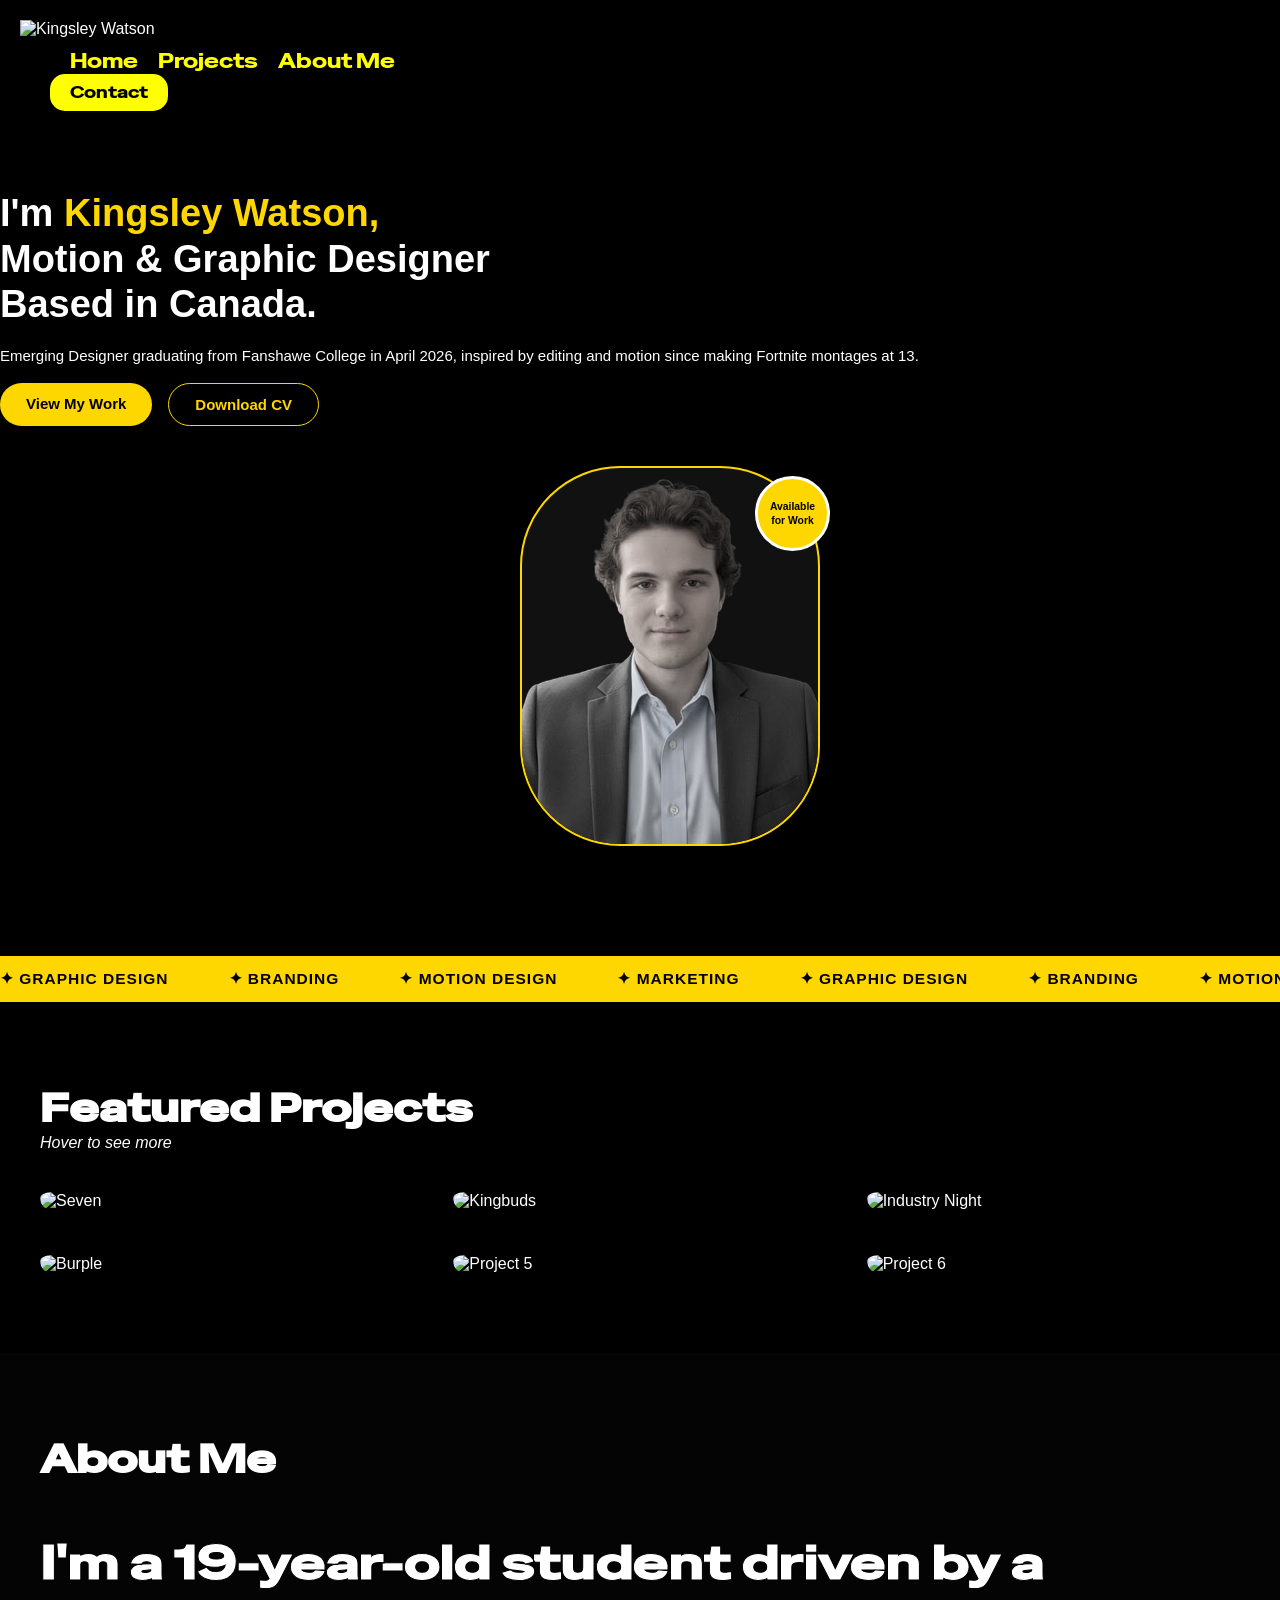
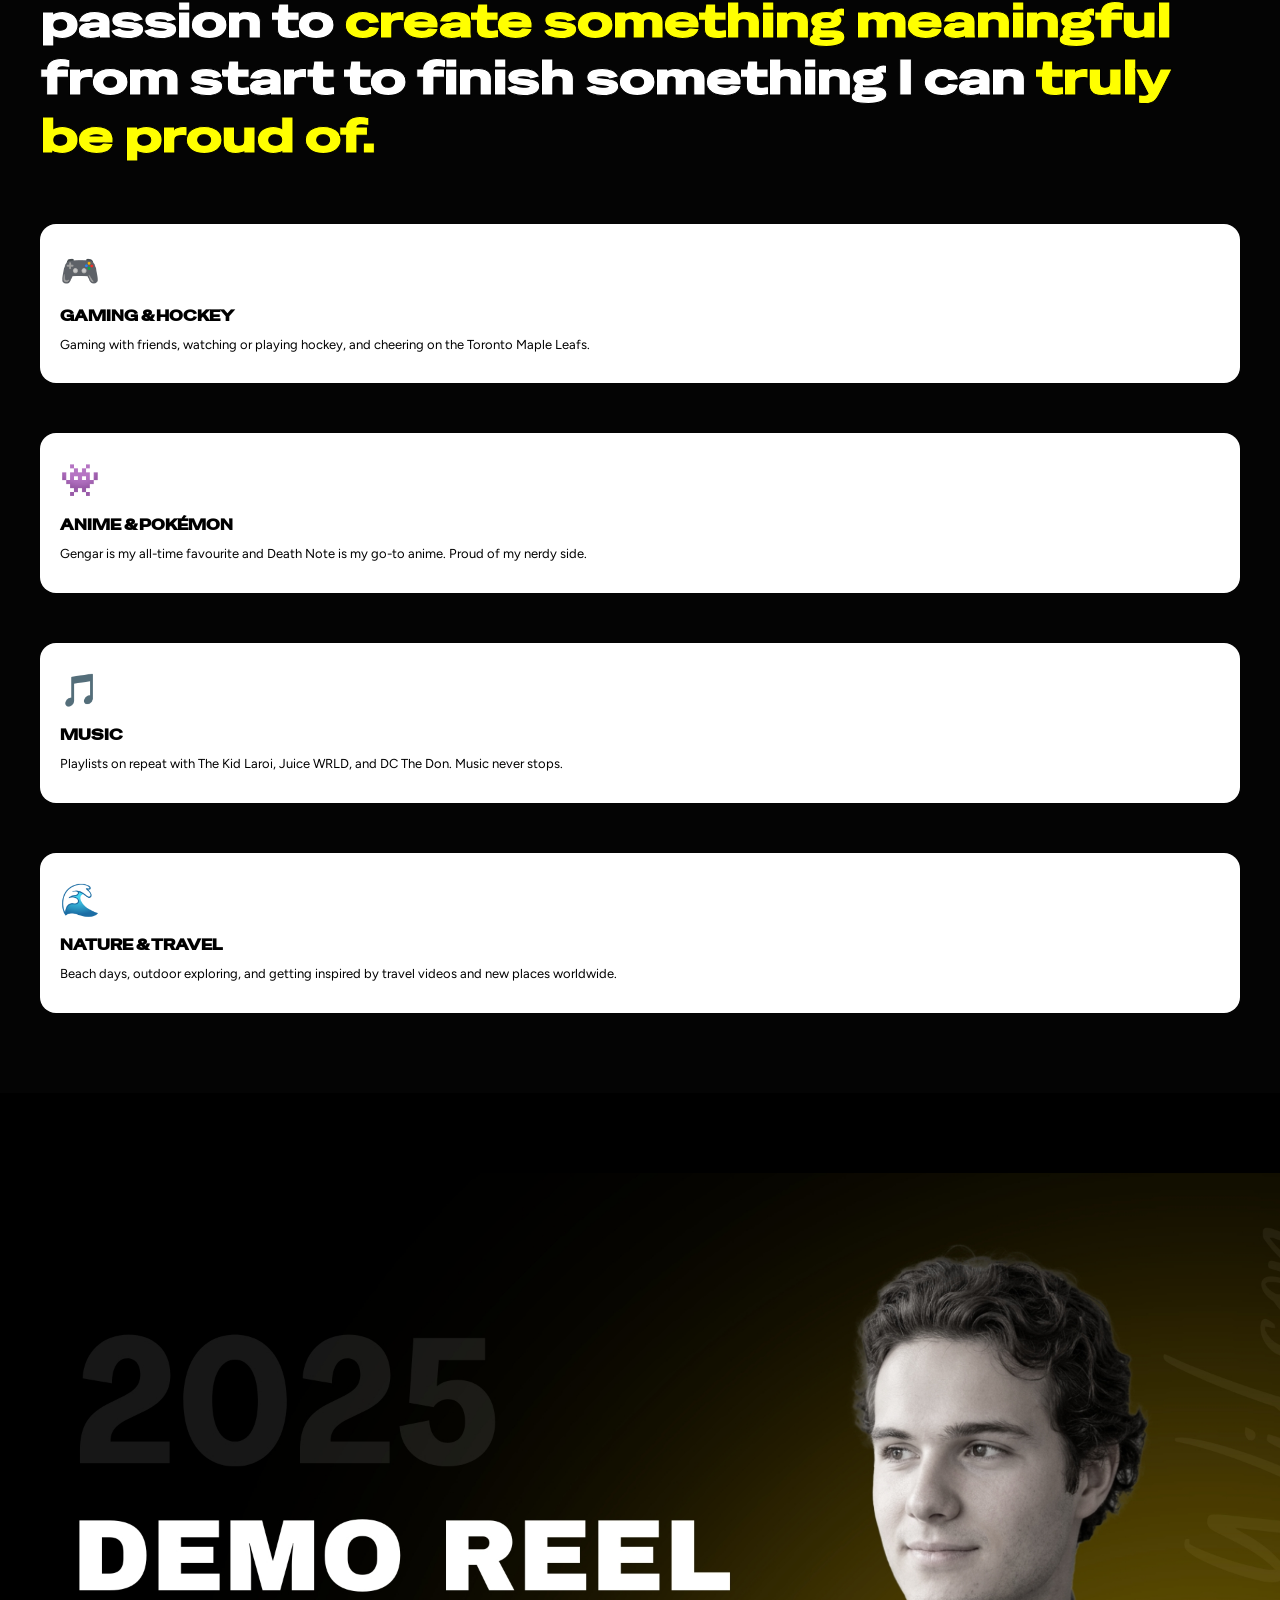
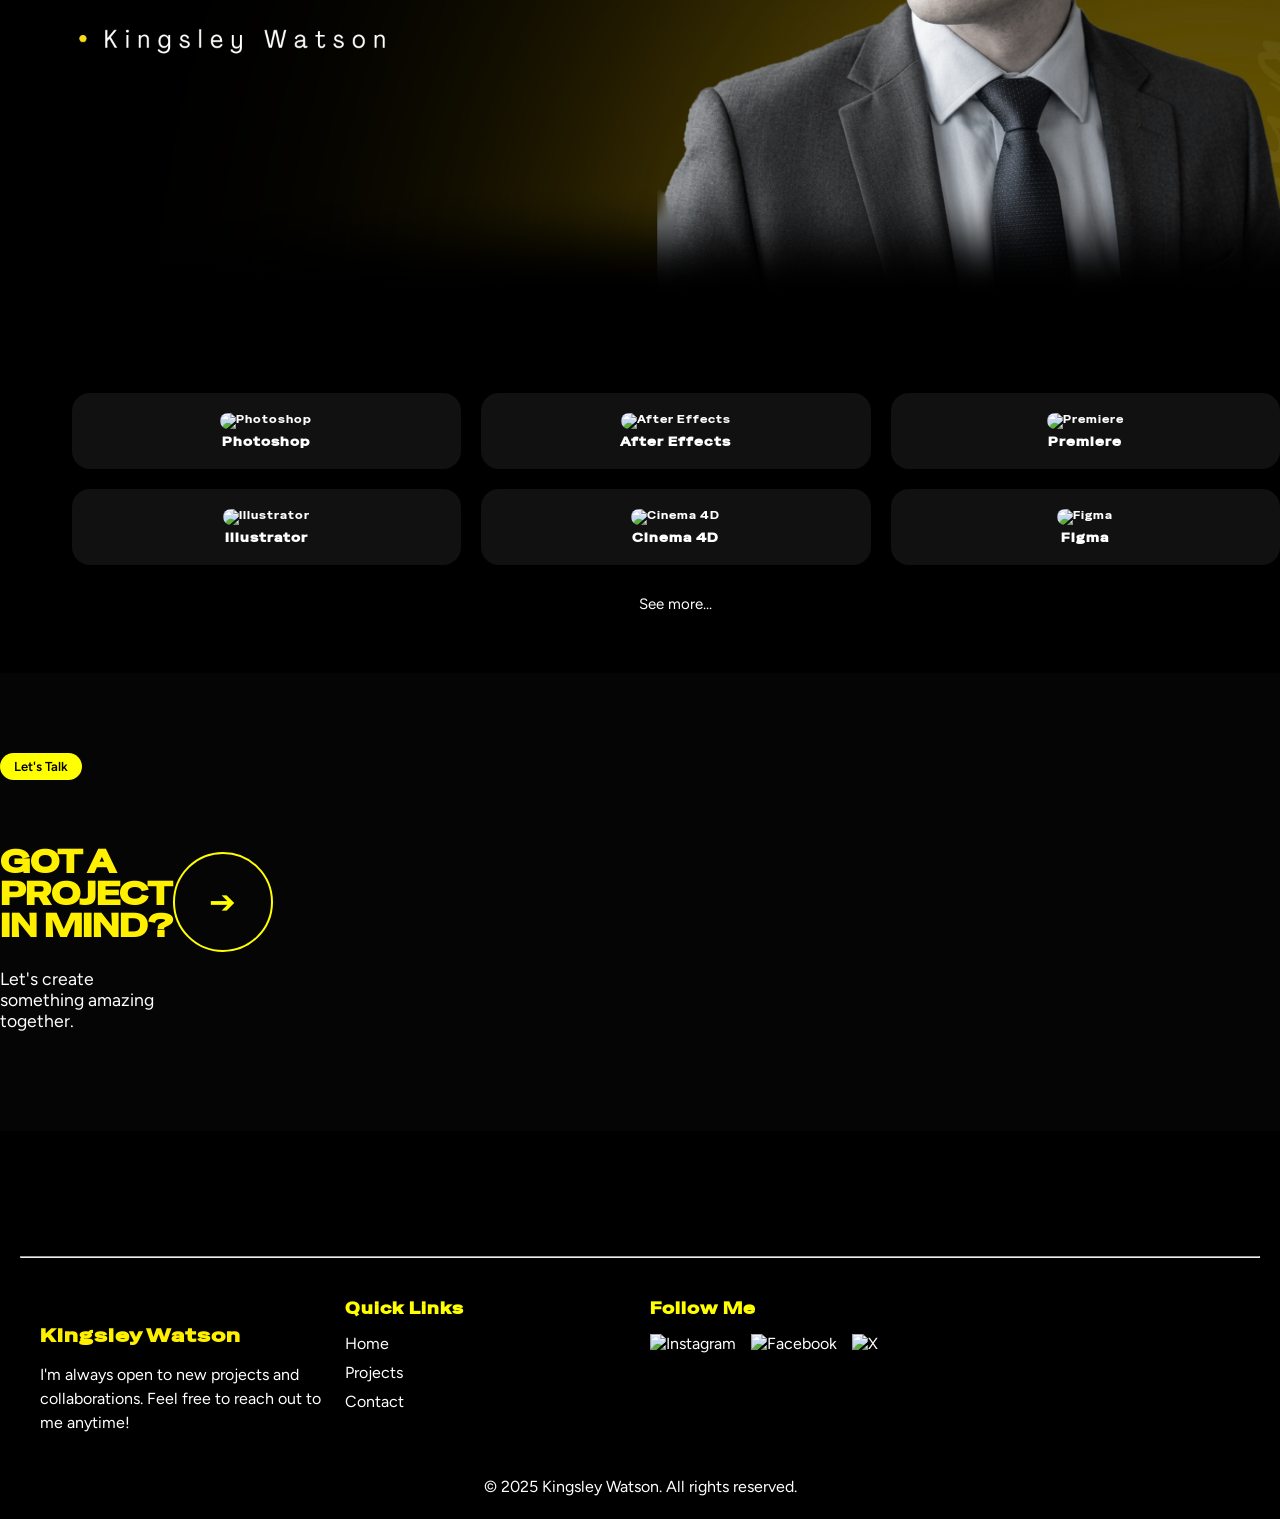
==== commit d950b375: "touchups to the footer and contact area" ====
--- a/index.html
+++ b/index.html
@@ -220,55 +220,63 @@
     </div>
   </section>
 
-<section class="grid-con" id="portfolio-container">
-    <div class="portfolio-box col-span-2 m-col-span-4 l-col-span-4">
-      <img src="images/photoshop-logo.svg" alt="Photoshop">
-      <h3>Photoshop</h3>
-    </div>
-
-    <div class="portfolio-box col-span-2 m-col-span-4 l-col-span-4">
-      <img src="images/after-effects-logo.svg" alt="After Effects">
-      <h3>After Effects</h3>
-    </div>
-
-    <div class="portfolio-box col-span-2 m-col-span-4 l-col-span-4">
-      <img src="images/premiere-logo.svg" alt="Premiere">
-      <h3>Premiere</h3>
-    </div>
-
-    <div class="portfolio-box col-span-2 m-col-span-4 l-col-span-4">
-      <img src="images/illustrator-logo.svg" alt="Illustrator">
-      <h3>Illustrator</h3>
-    </div>
-
-    <div class="portfolio-box col-span-2 m-col-span-4 l-col-span-4">
-      <img src="images/cinema-logo.svg" alt="Cinema 4D">
-      <h3>Cinema 4D</h3>
-    </div>
-
-    <div class="portfolio-box col-span-2 m-col-span-4 l-col-span-4">
-      <img src="images/figma-logo.svg" alt="Figma">
-      <h3>Figma</h3>
-    </div>
+<section class="grid-con" id="portfolio-section">
+  <div class="portfolio-inner l-col-start-2 l-col-end-12">
+
+    <div id="portfolio-container" class="skills-grid">
+
+      <div class="portfolio-box">
+        <img src="images/photoshop-logo.svg" alt="Photoshop">
+        <h3>Photoshop</h3>
+      </div>
+
+      <div class="portfolio-box">
+        <img src="images/after-effects-logo.svg" alt="After Effects">
+        <h3>After Effects</h3>
+      </div>
+
+      <div class="portfolio-box">
+        <img src="images/premiere-logo.svg" alt="Premiere">
+        <h3>Premiere</h3>
+      </div>
+
+      <div class="portfolio-box">
+        <img src="images/illustrator-logo.svg" alt="Illustrator">
+        <h3>Illustrator</h3>
+      </div>
+
+      <div class="portfolio-box">
+        <img src="images/cinema-logo.svg" alt="Cinema 4D">
+        <h3>Cinema 4D</h3>
+      </div>
+
+      <div class="portfolio-box">
+        <img src="images/figma-logo.svg" alt="Figma">
+        <h3>Figma</h3>
+      </div>
+
+    </div>
+
+    <div class="load-more-wrapper">
+      <button id="load-more-btn">See more...</button>
+    </div>
+
+  </div>
 </section>
 
-<section class="grid-con" id="load-more">
-  <div class="load-more-wrapper col-start-1 col-end-2 m-col-start-1 m-col-end-3 l-col-start-1 l-col-end-3">
-      <button id="load-more-btn">See more...</button>
-  </div>
-</div>
-</section>
-
 <section class="contact-cta grid-con">
-  <div class="contact-text col-span-4 m-col-start-1 m-col-end-12">
-    <h2>Contact Me</h2>
-    <p>Got a project in mind? Let's create something amazing together.</p>
-  </div>
-
-<div class="contact-action col-span-4 m-col-span-12 l-col-span-12 flex-container">
-  <img src="images/port-logo.png" alt="Logo" class="contact-img col-span-2 m-col-span-2 l-col-span-2">
-  <div class="contact-circle col-span-2 m-col-span-2 l-col-span-2" onclick="location.href='contact.php'">➜</div>
-</div>
+
+  <div class="contact-inner col-span-4 m-col-start-1 m-col-end-13 l-col-start-2 l-col-end-12">
+
+    <div class="contact-text col-span-3 m-col-span-10 l-col-span-10">
+      <span class="contact-pill">Let's Talk</span>
+      <h2 class="contact-heading">Got a project<br>in mind?</h2>
+      <p class="contact-sub">Let's create something amazing together.</p>
+    </div>
+
+    <a href="contact.php" class="contact-circle col-span-1 m-col-span-2 l-col-span-2">&#10132;</a>
+
+  </div>
 
 </section>
 
--- a/css/main.css
+++ b/css/main.css
@@ -1 +1 @@
-.contact-cta{display:flex;align-items:center;justify-content:flex-start;gap:40px;flex-wrap:wrap;background-color:#111;padding:35px}.contact-text{flex:1 1 400px;max-width:600px}.contact-text h2{font-size:30px;margin:50px 0 10px 0;color:#fff000;font-family:"Special Gothic Expanded One",sans-serif;letter-spacing:1px}.contact-text p{margin:0;font-size:15px;line-height:1.4em;color:#fff;font-family:"Figtree",sans-serif}.contact-circle{width:120px;height:120px;background:#fff000;border-radius:50%;display:flex;align-items:center;justify-content:center;font-size:2rem;font-weight:bold;cursor:pointer;transition:.3s ease;box-shadow:0 8px 25px rgba(0,0,0,.25);margin-right:20px}.contact-circle:hover{transform:translateY(-4px);box-shadow:0 12px 30px rgba(0,0,0,.3)}.contact-img{width:200px;height:auto}.flex-container{display:flex;justify-content:space-between;align-items:center;gap:20px}html{background-color:#fff}.full-width-header{background-color:#000;color:#fff;margin:0}.grid-con{display:grid}#header-logo img{height:70px;width:auto;margin-right:0;padding-left:0}.no-scroll{overflow:hidden;height:100vh}ul,li{margin:0;padding:0}header{padding-top:20px;padding-bottom:20px;background:#000;display:flex;justify-content:flex-end;margin:0}#hamburger,#close{font-size:32px;background:none;border:none;color:#ff0;cursor:pointer;margin-top:5px}.overlay{display:none;position:fixed;top:0;left:0;width:100%;height:100%;background-color:rgba(0,0,0,.9);color:#fff;justify-content:center;align-items:center;z-index:10000}.overlay.open{display:flex}#close{position:absolute;top:20px;left:20px}#menu ul{list-style-type:none;text-align:center}#menu li{margin:20px 0}#menu a{color:#fff;font-size:32px;text-decoration:none;font-family:"Figtree",sans-serif}#menu a:hover{color:#ff0}@media screen and (min-width: 768px){.no-scroll{overflow:auto;height:auto}#hamburger,#close{display:none}.overlay{display:block;position:static;width:auto;height:auto;background-color:rgba(0,0,0,0);color:#fff;overflow:hidden}#menu ul{display:flex;margin-left:70px;margin-top:10px}#menu ul li{display:inline;margin:0 20px 0 0}#menu ul li a{color:#ff0;text-decoration:none;transition:color .3s ease;font-family:"Special Gothic Expanded One",sans-serif;font-size:20px}#menu ul li a:hover{color:#fff}#menu a:hover{color:#fff}#header-logo img{height:75px;width:auto;margin-right:0;padding-left:0;margin-left:20px}}html{background-color:#000}body{background-color:#000}.hero{display:grid;background-color:#000;padding-bottom:50px}.grid-con{display:grid}#hero-img{width:90%;height:auto;margin:30px auto 0;border:4px solid #ff0;border-radius:100%;box-shadow:0 0 15px 1px #ff0;display:block}#text-col h1{color:#fff000;padding-left:20px;font-size:29px;font-family:"Special Gothic Expanded One",sans-serif;letter-spacing:1px;margin-top:60px}.p-topic{color:#fff000;padding-left:20px;padding-right:20px;font-size:18px;font-family:"Figtree",sans-serif}.p-desc{color:#fff;padding-left:20px;padding-right:20px;font-family:"Figtree",sans-serif}#m-text-col h1{color:#ff0;padding-left:20px;font-size:29px}#m-text-col p{color:#fff;padding-left:20px;padding-right:20px;font-family:"Figtree",sans-serif}.btn{display:inline-block;padding:12px 24px;color:#000;font-size:1rem;font-weight:bold;text-decoration:none;border:2px solid #fff000;border-radius:8px;cursor:pointer;transition:all .3s ease;margin-left:20px;background:linear-gradient(90deg, #fff000, #ffae00);box-shadow:0 0 15px #fff000;font-family:"Figtree",sans-serif}.btn:hover{background-color:#000;color:#000;transform:scale(1.05)}@media(min-width: 768px){.hero{align-items:center}#text-col{display:flex;flex-direction:column;justify-content:center}#text-col h1,.p-topic,.p-desc{padding-left:0;padding-right:0;text-align:left}#text-col h1{font-size:25px}.p-topic,.p-desc{padding-left:0;padding-right:0;text-align:left;font-size:15px}.btn{margin-left:0;align-self:flex-start;width:auto}}@media(min-width: 1024px){.hero{align-items:center}#text-col{display:flex;flex-direction:column;justify-content:center}#text-col h1,.p-topic,.p-desc{padding-left:0;padding-right:0;text-align:left;margin-left:20px}#text-col h1{font-size:31px}.p-topic,.p-desc{padding-left:0;padding-right:0;text-align:left;font-size:20px}.btn{margin-left:0;align-self:flex-start;width:auto;margin-left:20px}#hero-img{width:90%;height:auto;margin:30px auto 0;border:4px solid #ff0;border-radius:100%;box-shadow:0 0 15px 1px #ff0;display:block;max-width:500px}}.box{background:#111;padding:20px;border-radius:16px;text-align:center;border:2px solid #fff000}.box-title{color:#fff000;font-size:22px;margin-bottom:10px}.box-sub{color:#fff;font-size:15px;margin-bottom:15px}.box-img{width:300px;height:auto;margin:0 auto;display:block;border-radius:20px}@media(max-width: 768px){.box{background:#111;padding-left:20px;padding-right:20px;padding-bottom:20px;padding-top:0;border-radius:16px;text-align:center;border:2px solid #fff000;margin-left:20px;margin-right:20px;margin-bottom:22px}.box-img{width:300px;height:auto;margin:0 auto;display:block;border-radius:20px}}.video-container{display:flex;justify-content:center;align-items:center;width:100%;background-color:#000;padding-bottom:30px;margin-top:80px}#hero-video{width:100%;height:auto;display:block}.section-line{border:0;height:2px;background:#fff000;width:auto}.demo-reel{color:#fff000;background-color:#000;padding-left:45px;padding-right:55px;margin-bottom:35px}.grid-con{display:grid}.featured-work{padding:80px 40px;background-color:#000}.work-box{position:relative;border-radius:16px;overflow:hidden;cursor:pointer}.work-box:hover .work-overlay{opacity:1}.work-box:hover .work-img{transform:scale(1.05)}.work-img{width:100%;height:300px;-o-object-fit:cover;object-fit:cover;display:block;transition:transform .4s ease}.work-overlay{position:absolute;inset:0;background:linear-gradient(to top, rgba(0, 0, 0, 0.92) 50%, rgba(0, 0, 0, 0.3) 100%);opacity:0;transition:opacity .3s ease;display:flex;flex-direction:column;justify-content:flex-end;padding:24px}.work-tag{font-family:"Figtree",sans-serif;font-size:11px;font-weight:600;text-transform:uppercase;letter-spacing:1.5px;color:#000;background-color:#ff0;padding:4px 10px;border-radius:50px;width:-moz-fit-content;width:fit-content;margin-bottom:10px}.work-title{font-family:"Special Gothic Expanded One",sans-serif;font-size:22px;color:#fff;margin-bottom:8px}.work-desc{font-family:"Figtree",sans-serif;font-size:13px;color:hsla(0,0%,100%,.7);line-height:1.6;margin-bottom:16px}.work-btn{font-family:"Figtree",sans-serif;font-size:13px;font-weight:700;color:#000;background-color:#ff0;padding:8px 16px;border-radius:50px;text-decoration:none;width:-moz-fit-content;width:fit-content;transition:opacity .2s ease}.work-btn:hover{opacity:.8}.btn-featured{display:block;padding:20px;margin-top:20px;background:#111;color:#fff000;font-weight:bold;font-size:1rem;border-radius:10px;text-decoration:none;transition:transform .3s ease,box-shadow .3s ease;font-family:"Special Gothic Expanded One",sans-serif;letter-spacing:1px;margin-left:20px;margin-right:20px}.btn-featured:hover{transform:translateY(-3px);box-shadow:0 8px 20px rgba(255,221,0,.4)}.service-box{background:#111;padding:10px;border:2px solid #fff000;border-radius:16px;text-align:center;color:#fff;transition:.3s ease;margin-bottom:15px}.service-box:hover{transform:translateY(-6px);box-shadow:0 10px 25px rgba(0,0,0,.3)}.service-box h3{font-size:15px;margin:0}.work-inner{display:grid;grid-template-columns:repeat(3, 1fr);gap:40px}@media(min-width: 768px){.work-box{background:#000;border-radius:16px;overflow:hidden;cursor:pointer;position:relative;transition:transform .3s ease,box-shadow .3s ease;width:100%}.work-img{width:80%;height:auto;display:block;border-radius:16px;margin:0 auto;padding-top:5px}.btn-featured{display:block;padding:20px;margin-top:20px;background:#111;color:#fff000;font-weight:bold;font-size:1rem;border-radius:10px;text-decoration:none;transition:transform .3s ease,box-shadow .3s ease;font-family:"Special Gothic Expanded One",sans-serif;letter-spacing:1px;margin-left:0;margin-right:0}.btn-featured:hover{transform:translateY(-3px);box-shadow:0 8px 20px rgba(255,221,0,.4)}}@media(min-width: 1024px){.work-box{background:#000;border-radius:16px;overflow:hidden;cursor:pointer;position:relative;transition:transform .3s ease,box-shadow .3s ease;width:100%}.work-img{width:100%;height:auto;display:block;border-radius:12px;margin:0 auto;padding-top:5px}.btn-featured{display:block;padding:20px;margin-top:20px;background:#111;color:#fff000;font-weight:bold;font-size:1rem;border-radius:10px;text-decoration:none;transition:transform .3s ease,box-shadow .3s ease;font-family:"Special Gothic Expanded One",sans-serif;letter-spacing:1px;margin-left:0;margin-right:0}.btn-featured:hover{transform:translateY(-3px);box-shadow:0 8px 20px rgba(255,221,0,.4)}}.p-work-box-link{display:block;text-decoration:none;color:inherit}.featured-heading{font-family:"Special Gothic Expanded One",sans-serif;font-size:40px;color:#fff}.featured-subtext{font-family:"Figtree",sans-serif;font-size:16px;color:#fff;margin-bottom:35px;font-style:italic}.portfolio-box{background:#111;padding:20px;border-radius:18px;text-align:center;color:#fff;margin-top:20px;font-family:"Special Gothic Expanded One",sans-serif;letter-spacing:1px;font-size:10px}.portfolio-box img{width:75px;border-radius:12px}.portfolio-box h3,.portfolio-box p{margin:0;margin-top:5px}.portfolio-box:hover{transform:translateY(-5px);box-shadow:0 0 15px #000;background:#111}.load-more-wrapper{text-align:center;margin-top:30px}#load-more-btn{background:none;border:none;padding:0;margin:0;font-size:15px;color:#fff;cursor:pointer;text-align:left;font-family:"Figtree",sans-serif;margin-bottom:60px}#load-more-btn:hover{color:#fff000;background:none}@media(min-width: 769px){#portfolio-container.grid-con{max-width:850px;margin:0 auto;padding:0 20px}}@media(min-width: 1200px){#portfolio-container.grid-con{max-width:1000px;margin:0 auto;padding:0 20px}}@media(min-width: 769px){#load-more.grid-con{max-width:850px;margin:0 auto;padding:0 20px}}@media(min-width: 1200px){#load-more.grid-con{max-width:1000px;margin:0 auto;padding:0 20px}}.grid-con{display:grid}.footer-container{padding-top:40px}.site-footer{background-color:#000;color:#fff;padding:50px 20px 20px 20px}.site-footer a{color:#fff;text-decoration:none;transition:color .3s ease;font-family:"Figtree",sans-serif}.site-footer a:hover{color:#ff0}.site-footer .footer-container{display:grid;grid-template-columns:repeat(4, 1fr);gap:20px;max-width:1200px;margin:0 auto}.site-footer h3{color:#fff000;margin-bottom:15px;font-family:"Special Gothic Expanded One",sans-serif;letter-spacing:1px}.site-footer h4{color:#ff0;margin-bottom:15px;font-family:"Special Gothic Expanded One",sans-serif;letter-spacing:1px}.site-footer p{font-family:"Figtree",sans-serif;font-size:16px;line-height:1.5}.site-footer ul{list-style:none;padding:0;margin:0}.site-footer ul li{margin-bottom:10px}.social-icons{display:flex;gap:15px}.social-icons img{width:30px;height:30px}.footer-bottom{text-align:center;margin-top:40px;font-size:14px;color:#fff}@media screen and (max-width: 767px){.site-footer .footer-container{grid-template-columns:1fr;text-align:center}.social-icons{justify-content:center}}@media screen and (min-width: 768px)and (max-width: 1199px){.site-footer .footer-container{grid-template-columns:repeat(3, 1fr);text-align:left}}.seven-hero{position:relative}.seven-hero-image{margin-top:40px}.seven-hero-img{width:100%;border-radius:16px;-o-object-fit:cover;object-fit:cover}.seven-overview{background-color:#000}.seven-overview-text{text-align:left}.seven-overview-title{font-size:50px;font-weight:bold;margin-bottom:1rem;color:#fff000;font-family:"Special Gothic Expanded One",sans-serif;letter-spacing:1px}.seven-overview-subtitle{font-size:15px;font-weight:bold;margin-bottom:5px;color:#fff;font-family:"Special Gothic Expanded One",sans-serif;letter-spacing:1px}.seven-overview-desc{font-size:15px;line-height:1.6;color:#fff;font-family:"Figtree",sans-serif}.seven-overview-tags{display:flex;gap:1rem;flex-wrap:wrap;margin-bottom:20px;margin-top:20px;font-family:"Figtree",sans-serif}.seven-overview-tag{background-color:#fff000;color:#111;padding:6px 12px;border-radius:8px;font-size:.85rem;font-weight:bold}.seven-goal{background-color:#111}.seven-goal-text{text-align:left}.seven-goal-title{font-size:25px;font-weight:bold;margin-bottom:10px;font-family:"Special Gothic Expanded One",sans-serif;letter-spacing:1px;color:#fff000}.seven-goal-list{font-size:15px;line-height:1.5;color:#fff;padding-left:15px;font-family:"Figtree",sans-serif}.seven-goal-list li{margin-bottom:1rem}.seven-process{background-color:#111}.seven-process-text{text-align:left}.seven-process-title{font-size:25px;font-weight:bold;margin-bottom:10px;color:#fff000;font-family:"Special Gothic Expanded One",sans-serif;letter-spacing:1px}.seven-process-desc{font-size:15px;line-height:1.5;color:#fff;font-family:"Figtree",sans-serif}.seven-problem{background-color:#111}.seven-problem-text{text-align:left}.seven-problem-title{font-size:25px;font-weight:bold;margin-bottom:10px;color:#fff000;font-family:"Special Gothic Expanded One",sans-serif;letter-spacing:1px}.seven-problem-desc{font-size:15px;line-height:1.5;color:#fff;font-family:"Figtree",sans-serif}.seven-deepdive{display:grid;gap:20px;margin-top:60px;margin-bottom:60px;padding-top:35px}.seven-deepdive-wrapper{text-align:center}.seven-deepdive-img{width:100%;border-radius:16px;-o-object-fit:cover;object-fit:cover}@media(max-width: 768px){.seven-deepdive-wrapper{grid-column:span 4 !important;margin:0 auto}}@media(min-width: 769px){.seven-deepdive-wrapper{margin:0 auto}}.seven-video{display:flex;justify-content:center;align-items:center;width:100%;background-color:#000;padding-top:30px}.seven-video-wrapper{width:100%;max-width:1200px;margin:0 auto;display:flex;justify-content:center;align-items:center}.seven-video-element{width:100%;height:auto;display:block;border-radius:12px;box-shadow:0 8px 20px rgba(0,0,0,.5)}.seven-result{background-color:#000}.seven-result-text{text-align:left}.seven-result-title{font-size:25px;font-weight:bold;margin-bottom:10px;color:#fff000;font-family:"Special Gothic Expanded One",sans-serif;letter-spacing:1px}.seven-result-desc{font-size:15px;line-height:1.5;color:#fff;font-family:"Figtree",sans-serif}.contact-page{display:grid;gap:20px;padding:40px 20px;justify-items:center;align-items:center;text-align:center}.contact-text h2{font-size:2rem;margin-bottom:10px;color:#fff000;margin-top:0}.contact-text p{font-size:1.1rem;color:#fff;margin-bottom:20px}.contact-form{width:100%;max-width:800px;display:flex;flex-direction:column;gap:15px;border-radius:12px;color:#fff;margin-bottom:50px}.contact-form input,.contact-form textarea{width:100%;padding:15px;border-radius:8px;border:2px solid #fff000;background:#333;color:#fff}.contact-form input::-moz-placeholder, .contact-form textarea::-moz-placeholder{color:#ccc;font-family:"Figtree",sans-serif}.contact-form input::placeholder,.contact-form textarea::placeholder{color:#ccc;font-family:"Figtree",sans-serif}.form-button-wrapper{display:flex;justify-content:flex-end}.contact-form button{padding:12px 25px;border:none;border-radius:8px;cursor:pointer;background:linear-gradient(90deg, #fff000, #ff7f00);color:#111;font-weight:bold;transition:transform .2s,box-shadow .2s;margin-left:275px}.contact-form button:hover{transform:translateY(-2px);box-shadow:20px #fff000}@media(min-width: 769px){.contact-form button{padding:12px 25px;border:none;border-radius:8px;cursor:pointer;background:linear-gradient(90deg, #fff000, #ff7f00);color:#111;font-weight:bold;transition:transform .2s,box-shadow .2s;margin-left:600px}.contact-text h2{font-size:2rem;margin-bottom:10px;color:#fff000;margin-top:50px}.contact-form{width:100%;max-width:800px;display:flex;flex-direction:column;gap:15px;border-radius:12px;color:#fff;margin-bottom:0px}}.p-contact-page{display:grid;gap:20px;padding:40px 20px;justify-items:center;align-items:center;text-align:center}.p-contact-text h2{font-size:2rem;margin-bottom:0;color:#fff000;margin-top:0;font-family:"Special Gothic Expanded One",sans-serif;letter-spacing:1px}.p-contact-text p{font-size:15px;color:#fff;margin-bottom:20px;font-family:"Figtree",sans-serif}@media(min-width: 769px){.p-contact-text h2{font-size:40px;margin-bottom:10px;color:#fff000;margin-top:50px}.p-contact-text p{font-size:20px;color:#fff;margin-bottom:20px;font-family:"Figtree",sans-serif}}.grid-con{display:grid}.p-featured-work{background:#000;color:#fff;text-align:center;display:flex;justify-content:center;align-items:center}.p-section-title{font-size:2rem;margin-bottom:40px;color:#fff000}.p-work-box{background:#111;border-radius:16px;overflow:hidden;cursor:pointer;position:relative;transition:transform .3s ease,box-shadow .3s ease;margin:0 auto 25px auto;width:90%;padding-bottom:5px;margin-bottom:25px}.p-work-box:hover{transform:translateY(-6px);box-shadow:0 12px 30px rgba(255,221,0,.3)}.p-work-img{width:70%;height:auto;display:block;border-radius:16px;margin:0 auto;padding-top:5px}.p-work-title{margin:15px 0 10px 0;font-size:1.2rem;color:#fff000;font-family:"Special Gothic Expanded One",sans-serif;letter-spacing:1px}.p-work-desc{max-height:0;opacity:0;overflow:hidden;transition:max-height .4s ease,opacity .4s ease;padding:0 15px;color:#fff;font-size:.95rem;line-height:1.4;text-align:center}.p-work-box.active .work-desc{max-height:200px;opacity:1;margin-top:10px}.p-btn-featured{display:block;padding:20px;margin-top:20px;background:#111;color:#fff000;font-weight:bold;font-size:1rem;border-radius:10px;text-decoration:none;transition:transform .3s ease,box-shadow .3s ease;font-family:"Special Gothic Expanded One",sans-serif;letter-spacing:1px;margin-left:20px;margin-right:20px}.p-btn-featured:hover{transform:translateY(-3px);box-shadow:0 8px 20px rgba(255,221,0,.4)}.p-service-box{background:#111;padding:10px;border:2px solid #fff000;border-radius:16px;text-align:center;color:#fff;transition:.3s ease;margin-bottom:15px}.p-service-box:hover{transform:translateY(-6px);box-shadow:0 10px 25px rgba(0,0,0,.3)}.p-service-box h3{font-size:15px;margin:0}@media(min-width: 768px){.p-work-box{background:#111;border-radius:16px;overflow:hidden;cursor:pointer;position:relative;transition:transform .3s ease,box-shadow .3s ease;width:100%;padding-bottom:5px;margin-bottom:25px}.p-work-img{width:80%;height:auto;display:block;border-radius:16px;margin:0 auto;padding-top:5px}.p-btn-featured{display:block;padding:20px;margin-top:20px;background:#111;color:#fff000;font-weight:bold;font-size:1rem;border-radius:10px;text-decoration:none;transition:transform .3s ease,box-shadow .3s ease;font-family:"Special Gothic Expanded One",sans-serif;letter-spacing:1px;margin-left:0;margin-right:0}.p-btn-featured:hover{transform:translateY(-3px);box-shadow:0 8px 20px rgba(255,221,0,.4)}}@media(min-width: 1024px){.p-work-box{background:#111;border-radius:16px;overflow:hidden;cursor:pointer;position:relative;transition:transform .3s ease,box-shadow .3s ease;width:100%;padding-bottom:5px;margin-bottom:25px}.p-work-img{width:80%;height:auto;display:block;border-radius:16px;margin:0 auto;padding-top:5px}.p-btn-featured{display:block;padding:20px;margin-top:20px;background:#111;color:#fff000;font-weight:bold;font-size:1rem;border-radius:10px;text-decoration:none;transition:transform .3s ease,box-shadow .3s ease;font-family:"Special Gothic Expanded One",sans-serif;letter-spacing:1px;margin-left:0;margin-right:0}.p-btn-featured:hover{transform:translateY(-3px);box-shadow:0 8px 20px rgba(255,221,0,.4)}}.p-work-img{width:80%;height:auto;display:block;border-radius:16px;margin:0 auto;padding-top:5px}*{margin:0;padding:0;box-sizing:border-box}body{background-color:#000;color:#fff;font-family:"Segoe UI",sans-serif;min-height:100vh;display:flex;flex-direction:column}.grid-con{display:grid}.hero{flex:1}.hero-inner{align-items:center;row-gap:40px;padding-top:60px;padding-bottom:60px}.hero-left{display:flex;flex-direction:column;gap:15px}.greeting-badge{display:inline-block;border:1px solid gold;color:gold;font-size:14px;padding:6px 16px;border-radius:4px;width:-moz-fit-content;width:fit-content;letter-spacing:1px}.hero-left h1{font-size:38px;font-weight:800;line-height:1.2;color:#fff}.highlight{color:gold}.hero-left p{color:#fff;font-size:15px;line-height:1.7}.hero-buttons{display:flex;flex-wrap:wrap;gap:16px}.btn-primary{background-color:gold;color:#000;padding:12px 26px;border-radius:25px;font-weight:700;font-size:15px;text-decoration:none;transition:background .2s}.btn-primary:hover{background-color:#e6c200}.btn-secondary{border:1px solid gold;color:gold;padding:12px 26px;border-radius:25px;font-weight:600;font-size:15px;text-decoration:none;transition:background .2s,color .2s}.btn-secondary:hover{background-color:gold;color:#000}.hero-right{display:flex;justify-content:center;align-items:flex-end}.photo-wrapper{position:relative;width:300px;height:380px;margin-left:60px}.profile-photo{width:100%;height:100%;-o-object-fit:cover;object-fit:cover;border-radius:100px;border:2px solid gold;background-color:#111;display:block}.tag{position:absolute;background-color:#111;border:1px solid #333;color:#fff;padding:8px 16px;border-radius:20px;font-size:.8rem;font-weight:600;white-space:nowrap}.tag-designer{bottom:60px;left:-30px;border-left:3px solid gold}.tag-ux{top:80px;right:-20px;border-left:3px solid gold}.badge-circle{position:absolute;top:10px;right:-10px;width:75px;height:75px;border-radius:50%;background-color:gold;color:#000;font-size:.65rem;font-weight:700;display:flex;align-items:center;justify-content:center;text-align:center;line-height:1.3;border:3px solid #fff}.ticker-bar{background-color:gold;overflow:hidden;padding:14px 0;white-space:nowrap}.ticker-track{display:inline-flex;gap:60px;animation:ticker 60s linear infinite}.ticker-track span{color:#000;font-weight:700;font-size:15.5px;text-transform:uppercase;letter-spacing:1px}@keyframes ticker{0%{transform:translateX(0)}100%{transform:translateX(-50%)}}header{justify-content:space-between;align-items:center}.about-section{background-color:#040404;padding:80px 40px;color:#000}.about-top{display:flex;justify-content:space-between;align-items:center}.about-pill{font-family:"Figtree",sans-serif;font-size:13px;font-weight:600;background-color:#ff0;color:#000;padding:10px 20px;border-radius:50px}.about-heading-wrap{margin-bottom:8px;margin-top:50px}.about-heading{font-family:"Special Gothic Expanded One",sans-serif;font-size:clamp(24px,4vw,48px);font-weight:700;line-height:1.2;color:#fff;-webkit-text-stroke:1px #000}.about-highlight{color:#ff0;-webkit-text-stroke:1px #000}.about-card{background-color:#fff;border-radius:16px;padding:28px 20px;transition:background-color .3s ease,transform .2s ease;margin-top:50px;margin-bottom:0px}.about-card:hover{background-color:#ff0;transform:translateY(-4px)}.card-icon{font-size:32px;margin-bottom:16px}.card-title{font-family:"Special Gothic Expanded One",sans-serif;font-size:15px;color:#000;margin-bottom:10px;text-transform:uppercase}.card-text{font-family:"Figtree",sans-serif;font-size:13px;color:#000;line-height:1.6}.btn-contact{font-family:"Special Gothic Expanded One",sans-serif;font-size:16px;color:#000;background-color:#ff0;border:none;border-radius:15px;padding:8px 20px;cursor:pointer;margin-left:50px}.btn-contact:hover{opacity:.85}/*# sourceMappingURL=main.css.map */+.contact-cta{background-color:#050505;margin-bottom:50px}.contact-inner{display:grid;grid-template-columns:repeat(4, 1fr);align-items:center;padding:80px 0;width:100%}@media(min-width: 768px){.contact-inner{grid-template-columns:repeat(12, 1fr)}}.contact-text{display:flex;flex-direction:column;gap:16px}.contact-pill{font-family:"Figtree",sans-serif;font-size:13px;font-weight:600;background-color:#ff0;color:#000;padding:6px 14px;border-radius:50px;width:-moz-fit-content;width:fit-content}.contact-heading{font-family:"Special Gothic Expanded One",sans-serif;font-size:clamp(40px,7vw,96px);color:#fff;line-height:1;text-transform:uppercase}.contact-sub{font-family:"Figtree",sans-serif;font-size:16px;color:gray}.contact-circle{width:100px;height:100px;border-radius:50%;border:2px solid #ff0;color:#ff0;font-size:32px;display:flex;align-items:center;justify-content:center;justify-self:end;text-decoration:none;transition:background-color .3s ease,color .3s ease}.contact-circle:hover{background-color:#ff0;color:#000}html{background-color:#fff}.full-width-header{background-color:#000;color:#fff;margin:0}.grid-con{display:grid}#header-logo img{height:70px;width:auto;margin-right:0;padding-left:0}.no-scroll{overflow:hidden;height:100vh}ul,li{margin:0;padding:0}header{padding-top:20px;padding-bottom:20px;background:#000;display:flex;justify-content:flex-end;margin:0}#hamburger,#close{font-size:32px;background:none;border:none;color:#ff0;cursor:pointer;margin-top:5px}.overlay{display:none;position:fixed;top:0;left:0;width:100%;height:100%;background-color:rgba(0,0,0,.9);color:#fff;justify-content:center;align-items:center;z-index:10000}.overlay.open{display:flex}#close{position:absolute;top:20px;left:20px}#menu ul{list-style-type:none;text-align:center}#menu li{margin:20px 0}#menu a{color:#fff;font-size:32px;text-decoration:none;font-family:"Figtree",sans-serif}#menu a:hover{color:#ff0}@media screen and (min-width: 768px){.no-scroll{overflow:auto;height:auto}#hamburger,#close{display:none}.overlay{display:block;position:static;width:auto;height:auto;background-color:rgba(0,0,0,0);color:#fff;overflow:hidden}#menu ul{display:flex;margin-left:70px;margin-top:10px}#menu ul li{display:inline;margin:0 20px 0 0}#menu ul li a{color:#ff0;text-decoration:none;transition:color .3s ease;font-family:"Special Gothic Expanded One",sans-serif;font-size:20px}#menu ul li a:hover{color:#fff}#menu a:hover{color:#fff}#header-logo img{height:75px;width:auto;margin-right:0;padding-left:0;margin-left:20px}}html{background-color:#000}body{background-color:#000}.hero{display:grid;background-color:#000;padding-bottom:50px}.grid-con{display:grid}#hero-img{width:90%;height:auto;margin:30px auto 0;border:4px solid #ff0;border-radius:100%;box-shadow:0 0 15px 1px #ff0;display:block}#text-col h1{color:#fff000;padding-left:20px;font-size:29px;font-family:"Special Gothic Expanded One",sans-serif;letter-spacing:1px;margin-top:60px}.p-topic{color:#fff000;padding-left:20px;padding-right:20px;font-size:18px;font-family:"Figtree",sans-serif}.p-desc{color:#fff;padding-left:20px;padding-right:20px;font-family:"Figtree",sans-serif}#m-text-col h1{color:#ff0;padding-left:20px;font-size:29px}#m-text-col p{color:#fff;padding-left:20px;padding-right:20px;font-family:"Figtree",sans-serif}.btn{display:inline-block;padding:12px 24px;color:#000;font-size:1rem;font-weight:bold;text-decoration:none;border:2px solid #fff000;border-radius:8px;cursor:pointer;transition:all .3s ease;margin-left:20px;background:linear-gradient(90deg, #fff000, #ffae00);box-shadow:0 0 15px #fff000;font-family:"Figtree",sans-serif}.btn:hover{background-color:#000;color:#000;transform:scale(1.05)}@media(min-width: 768px){.hero{align-items:center}#text-col{display:flex;flex-direction:column;justify-content:center}#text-col h1,.p-topic,.p-desc{padding-left:0;padding-right:0;text-align:left}#text-col h1{font-size:25px}.p-topic,.p-desc{padding-left:0;padding-right:0;text-align:left;font-size:15px}.btn{margin-left:0;align-self:flex-start;width:auto}}@media(min-width: 1024px){.hero{align-items:center}#text-col{display:flex;flex-direction:column;justify-content:center}#text-col h1,.p-topic,.p-desc{padding-left:0;padding-right:0;text-align:left;margin-left:20px}#text-col h1{font-size:31px}.p-topic,.p-desc{padding-left:0;padding-right:0;text-align:left;font-size:20px}.btn{margin-left:0;align-self:flex-start;width:auto;margin-left:20px}#hero-img{width:90%;height:auto;margin:30px auto 0;border:4px solid #ff0;border-radius:100%;box-shadow:0 0 15px 1px #ff0;display:block;max-width:500px}}.box{background:#111;padding:20px;border-radius:16px;text-align:center;border:2px solid #fff000}.box-title{color:#fff000;font-size:22px;margin-bottom:10px}.box-sub{color:#fff;font-size:15px;margin-bottom:15px}.box-img{width:300px;height:auto;margin:0 auto;display:block;border-radius:20px}@media(max-width: 768px){.box{background:#111;padding-left:20px;padding-right:20px;padding-bottom:20px;padding-top:0;border-radius:16px;text-align:center;border:2px solid #fff000;margin-left:20px;margin-right:20px;margin-bottom:22px}.box-img{width:300px;height:auto;margin:0 auto;display:block;border-radius:20px}}.video-container{display:flex;justify-content:center;align-items:center;width:100%;background-color:#000;padding-bottom:30px;margin-top:80px;margin-bottom:70px}#hero-video{width:100%;height:auto;display:block}.section-line{border:0;height:2px;background:#fff000;width:auto}.demo-reel{color:#fff000;background-color:#000;padding-left:45px;padding-right:55px;margin-bottom:35px}.grid-con{display:grid}.featured-work{padding:80px 40px;background-color:#000}.work-box{position:relative;border-radius:16px;overflow:hidden;cursor:pointer}.work-box:hover .work-overlay{opacity:1}.work-box:hover .work-img{transform:scale(1.05)}.work-img{width:100%;height:300px;-o-object-fit:cover;object-fit:cover;display:block;transition:transform .4s ease}.work-overlay{position:absolute;inset:0;background:linear-gradient(to top, rgba(0, 0, 0, 0.92) 50%, rgba(0, 0, 0, 0.3) 100%);opacity:0;transition:opacity .3s ease;display:flex;flex-direction:column;justify-content:flex-end;padding:24px}.work-tag{font-family:"Figtree",sans-serif;font-size:11px;font-weight:600;text-transform:uppercase;letter-spacing:1.5px;color:#000;background-color:#ff0;padding:4px 10px;border-radius:50px;width:-moz-fit-content;width:fit-content;margin-bottom:10px}.work-title{font-family:"Special Gothic Expanded One",sans-serif;font-size:22px;color:#fff;margin-bottom:8px}.work-desc{font-family:"Figtree",sans-serif;font-size:13px;color:hsla(0,0%,100%,.7);line-height:1.6;margin-bottom:16px}.work-btn{font-family:"Figtree",sans-serif;font-size:13px;font-weight:700;color:#000;background-color:#ff0;padding:8px 16px;border-radius:50px;text-decoration:none;width:-moz-fit-content;width:fit-content;transition:opacity .2s ease}.work-btn:hover{opacity:.8}.btn-featured{display:block;padding:20px;margin-top:20px;background:#111;color:#fff000;font-weight:bold;font-size:1rem;border-radius:10px;text-decoration:none;transition:transform .3s ease,box-shadow .3s ease;font-family:"Special Gothic Expanded One",sans-serif;letter-spacing:1px;margin-left:20px;margin-right:20px}.btn-featured:hover{transform:translateY(-3px);box-shadow:0 8px 20px rgba(255,221,0,.4)}.service-box{background:#111;padding:10px;border:2px solid #fff000;border-radius:16px;text-align:center;color:#fff;transition:.3s ease;margin-bottom:15px}.service-box:hover{transform:translateY(-6px);box-shadow:0 10px 25px rgba(0,0,0,.3)}.service-box h3{font-size:15px;margin:0}.work-inner{display:grid;grid-template-columns:repeat(3, 1fr);gap:40px}@media(min-width: 768px){.work-box{background:#000;border-radius:16px;overflow:hidden;cursor:pointer;position:relative;transition:transform .3s ease,box-shadow .3s ease;width:100%}.work-img{width:80%;height:auto;display:block;border-radius:16px;margin:0 auto;padding-top:5px}.btn-featured{display:block;padding:20px;margin-top:20px;background:#111;color:#fff000;font-weight:bold;font-size:1rem;border-radius:10px;text-decoration:none;transition:transform .3s ease,box-shadow .3s ease;font-family:"Special Gothic Expanded One",sans-serif;letter-spacing:1px;margin-left:0;margin-right:0}.btn-featured:hover{transform:translateY(-3px);box-shadow:0 8px 20px rgba(255,221,0,.4)}}@media(min-width: 1024px){.work-box{background:#000;border-radius:16px;overflow:hidden;cursor:pointer;position:relative;transition:transform .3s ease,box-shadow .3s ease;width:100%}.work-img{width:100%;height:auto;display:block;border-radius:12px;margin:0 auto;padding-top:5px}.btn-featured{display:block;padding:20px;margin-top:20px;background:#111;color:#fff000;font-weight:bold;font-size:1rem;border-radius:10px;text-decoration:none;transition:transform .3s ease,box-shadow .3s ease;font-family:"Special Gothic Expanded One",sans-serif;letter-spacing:1px;margin-left:0;margin-right:0}.btn-featured:hover{transform:translateY(-3px);box-shadow:0 8px 20px rgba(255,221,0,.4)}}.p-work-box-link{display:block;text-decoration:none;color:inherit}.featured-heading{font-family:"Special Gothic Expanded One",sans-serif;font-size:40px;color:#fff}.featured-subtext{font-family:"Figtree",sans-serif;font-size:16px;color:#fff;margin-bottom:35px;font-style:italic}.portfolio-inner{grid-column:2/12}.skills-grid{display:grid;grid-template-columns:repeat(3, 1fr);gap:20px;margin-bottom:24px}.portfolio-box{background:#111;padding:20px;border-radius:18px;text-align:center;color:#fff;font-family:"Special Gothic Expanded One",sans-serif;letter-spacing:1px;font-size:10px}.portfolio-box img{width:75px;border-radius:12px}.portfolio-box h3,.portfolio-box p{margin:0;margin-top:5px}.portfolio-box:hover{transform:translateY(-5px);box-shadow:0 0 15px #000;background:#111}.load-more-wrapper{text-align:center;margin-top:30px}#load-more-btn{background:none;border:none;padding:0;margin:0;font-size:15px;color:#fff;cursor:pointer;text-align:left;font-family:"Figtree",sans-serif;margin-bottom:60px}#load-more-btn:hover{color:#fff000;background:none}@media(min-width: 769px){#portfolio-container.grid-con{max-width:850px;margin:0 auto;padding:0 20px}}@media(min-width: 1200px){#portfolio-container.grid-con{max-width:1000px;margin:0 auto;padding:0 20px}}@media(min-width: 769px){#load-more.grid-con{max-width:850px;margin:0 auto;padding:0 20px}}@media(min-width: 1200px){#load-more.grid-con{max-width:1000px;margin:0 auto;padding:0 20px}}.grid-con{display:grid}.footer-container{padding-top:40px}.site-footer{background-color:#000;color:#fff;padding:75px 20px 20px 20px}.site-footer a{color:#fff;text-decoration:none;transition:color .3s ease;font-family:"Figtree",sans-serif}.site-footer a:hover{color:#ff0}.site-footer .footer-container{display:grid;grid-template-columns:repeat(4, 1fr);gap:20px;max-width:1200px;margin:0 auto}.site-footer h3{color:#fff000;margin-top:25px;margin-bottom:15px;font-family:"Special Gothic Expanded One",sans-serif;letter-spacing:1px}.site-footer h4{color:#ff0;margin-bottom:15px;font-family:"Special Gothic Expanded One",sans-serif;letter-spacing:1px}.site-footer p{font-family:"Figtree",sans-serif;font-size:16px;line-height:1.5}.site-footer ul{list-style:none;padding:0;margin:0}.site-footer ul li{margin-bottom:10px}.social-icons{display:flex;gap:15px}.social-icons img{width:30px;height:30px}.footer-bottom{text-align:center;margin-top:40px;font-size:14px;color:#fff}@media screen and (max-width: 767px){.site-footer .footer-container{grid-template-columns:1fr;text-align:center}.social-icons{justify-content:center}}@media screen and (min-width: 768px)and (max-width: 1199px){.site-footer .footer-container{grid-template-columns:repeat(3, 1fr);text-align:left}}.seven-hero{position:relative}.seven-hero-image{margin-top:40px}.seven-hero-img{width:100%;border-radius:16px;-o-object-fit:cover;object-fit:cover}.seven-overview{background-color:#000}.seven-overview-text{text-align:left}.seven-overview-title{font-size:50px;font-weight:bold;margin-bottom:1rem;color:#fff000;font-family:"Special Gothic Expanded One",sans-serif;letter-spacing:1px}.seven-overview-subtitle{font-size:15px;font-weight:bold;margin-bottom:5px;color:#fff;font-family:"Special Gothic Expanded One",sans-serif;letter-spacing:1px}.seven-overview-desc{font-size:15px;line-height:1.6;color:#fff;font-family:"Figtree",sans-serif}.seven-overview-tags{display:flex;gap:1rem;flex-wrap:wrap;margin-bottom:20px;margin-top:20px;font-family:"Figtree",sans-serif}.seven-overview-tag{background-color:#fff000;color:#111;padding:6px 12px;border-radius:8px;font-size:.85rem;font-weight:bold}.seven-goal{background-color:#111}.seven-goal-text{text-align:left}.seven-goal-title{font-size:25px;font-weight:bold;margin-bottom:10px;font-family:"Special Gothic Expanded One",sans-serif;letter-spacing:1px;color:#fff000}.seven-goal-list{font-size:15px;line-height:1.5;color:#fff;padding-left:15px;font-family:"Figtree",sans-serif}.seven-goal-list li{margin-bottom:1rem}.seven-process{background-color:#111}.seven-process-text{text-align:left}.seven-process-title{font-size:25px;font-weight:bold;margin-bottom:10px;color:#fff000;font-family:"Special Gothic Expanded One",sans-serif;letter-spacing:1px}.seven-process-desc{font-size:15px;line-height:1.5;color:#fff;font-family:"Figtree",sans-serif}.seven-problem{background-color:#111}.seven-problem-text{text-align:left}.seven-problem-title{font-size:25px;font-weight:bold;margin-bottom:10px;color:#fff000;font-family:"Special Gothic Expanded One",sans-serif;letter-spacing:1px}.seven-problem-desc{font-size:15px;line-height:1.5;color:#fff;font-family:"Figtree",sans-serif}.seven-deepdive{display:grid;gap:20px;margin-top:60px;margin-bottom:60px;padding-top:35px}.seven-deepdive-wrapper{text-align:center}.seven-deepdive-img{width:100%;border-radius:16px;-o-object-fit:cover;object-fit:cover}@media(max-width: 768px){.seven-deepdive-wrapper{grid-column:span 4 !important;margin:0 auto}}@media(min-width: 769px){.seven-deepdive-wrapper{margin:0 auto}}.seven-video{display:flex;justify-content:center;align-items:center;width:100%;background-color:#000;padding-top:30px}.seven-video-wrapper{width:100%;max-width:1200px;margin:0 auto;display:flex;justify-content:center;align-items:center}.seven-video-element{width:100%;height:auto;display:block;border-radius:12px;box-shadow:0 8px 20px rgba(0,0,0,.5)}.seven-result{background-color:#000}.seven-result-text{text-align:left}.seven-result-title{font-size:25px;font-weight:bold;margin-bottom:10px;color:#fff000;font-family:"Special Gothic Expanded One",sans-serif;letter-spacing:1px}.seven-result-desc{font-size:15px;line-height:1.5;color:#fff;font-family:"Figtree",sans-serif}.contact-page{display:grid;gap:20px;padding:40px 20px;justify-items:center;align-items:center;text-align:center}.contact-text h2{font-size:2rem;margin-bottom:10px;color:#fff000;margin-top:0}.contact-text p{font-size:1.1rem;color:#fff;margin-bottom:20px}.contact-form{width:100%;max-width:800px;display:flex;flex-direction:column;gap:15px;border-radius:12px;color:#fff;margin-bottom:50px}.contact-form input,.contact-form textarea{width:100%;padding:15px;border-radius:8px;border:2px solid #fff000;background:#333;color:#fff}.contact-form input::-moz-placeholder, .contact-form textarea::-moz-placeholder{color:#ccc;font-family:"Figtree",sans-serif}.contact-form input::placeholder,.contact-form textarea::placeholder{color:#ccc;font-family:"Figtree",sans-serif}.form-button-wrapper{display:flex;justify-content:flex-end}.contact-form button{padding:12px 25px;border:none;border-radius:8px;cursor:pointer;background:linear-gradient(90deg, #fff000, #ff7f00);color:#111;font-weight:bold;transition:transform .2s,box-shadow .2s;margin-left:275px}.contact-form button:hover{transform:translateY(-2px);box-shadow:20px #fff000}@media(min-width: 769px){.contact-form button{padding:12px 25px;border:none;border-radius:8px;cursor:pointer;background:linear-gradient(90deg, #fff000, #ff7f00);color:#111;font-weight:bold;transition:transform .2s,box-shadow .2s;margin-left:600px}.contact-text h2{font-size:2rem;margin-bottom:10px;color:#fff000;margin-top:50px}.contact-form{width:100%;max-width:800px;display:flex;flex-direction:column;gap:15px;border-radius:12px;color:#fff;margin-bottom:0px}}.p-contact-page{display:grid;gap:20px;padding:40px 20px;justify-items:center;align-items:center;text-align:center}.p-contact-text h2{font-size:2rem;margin-bottom:0;color:#fff000;margin-top:0;font-family:"Special Gothic Expanded One",sans-serif;letter-spacing:1px}.p-contact-text p{font-size:15px;color:#fff;margin-bottom:20px;font-family:"Figtree",sans-serif}@media(min-width: 769px){.p-contact-text h2{font-size:40px;margin-bottom:10px;color:#fff000;margin-top:50px}.p-contact-text p{font-size:20px;color:#fff;margin-bottom:20px;font-family:"Figtree",sans-serif}}.grid-con{display:grid}.p-featured-work{background:#000;color:#fff;text-align:center;display:flex;justify-content:center;align-items:center}.p-section-title{font-size:2rem;margin-bottom:40px;color:#fff000}.p-work-box{background:#111;border-radius:16px;overflow:hidden;cursor:pointer;position:relative;transition:transform .3s ease,box-shadow .3s ease;margin:0 auto 25px auto;width:90%;padding-bottom:5px;margin-bottom:25px}.p-work-box:hover{transform:translateY(-6px);box-shadow:0 12px 30px rgba(255,221,0,.3)}.p-work-img{width:70%;height:auto;display:block;border-radius:16px;margin:0 auto;padding-top:5px}.p-work-title{margin:15px 0 10px 0;font-size:1.2rem;color:#fff000;font-family:"Special Gothic Expanded One",sans-serif;letter-spacing:1px}.p-work-desc{max-height:0;opacity:0;overflow:hidden;transition:max-height .4s ease,opacity .4s ease;padding:0 15px;color:#fff;font-size:.95rem;line-height:1.4;text-align:center}.p-work-box.active .work-desc{max-height:200px;opacity:1;margin-top:10px}.p-btn-featured{display:block;padding:20px;margin-top:20px;background:#111;color:#fff000;font-weight:bold;font-size:1rem;border-radius:10px;text-decoration:none;transition:transform .3s ease,box-shadow .3s ease;font-family:"Special Gothic Expanded One",sans-serif;letter-spacing:1px;margin-left:20px;margin-right:20px}.p-btn-featured:hover{transform:translateY(-3px);box-shadow:0 8px 20px rgba(255,221,0,.4)}.p-service-box{background:#111;padding:10px;border:2px solid #fff000;border-radius:16px;text-align:center;color:#fff;transition:.3s ease;margin-bottom:15px}.p-service-box:hover{transform:translateY(-6px);box-shadow:0 10px 25px rgba(0,0,0,.3)}.p-service-box h3{font-size:15px;margin:0}@media(min-width: 768px){.p-work-box{background:#111;border-radius:16px;overflow:hidden;cursor:pointer;position:relative;transition:transform .3s ease,box-shadow .3s ease;width:100%;padding-bottom:5px;margin-bottom:25px}.p-work-img{width:80%;height:auto;display:block;border-radius:16px;margin:0 auto;padding-top:5px}.p-btn-featured{display:block;padding:20px;margin-top:20px;background:#111;color:#fff000;font-weight:bold;font-size:1rem;border-radius:10px;text-decoration:none;transition:transform .3s ease,box-shadow .3s ease;font-family:"Special Gothic Expanded One",sans-serif;letter-spacing:1px;margin-left:0;margin-right:0}.p-btn-featured:hover{transform:translateY(-3px);box-shadow:0 8px 20px rgba(255,221,0,.4)}}@media(min-width: 1024px){.p-work-box{background:#111;border-radius:16px;overflow:hidden;cursor:pointer;position:relative;transition:transform .3s ease,box-shadow .3s ease;width:100%;padding-bottom:5px;margin-bottom:25px}.p-work-img{width:80%;height:auto;display:block;border-radius:16px;margin:0 auto;padding-top:5px}.p-btn-featured{display:block;padding:20px;margin-top:20px;background:#111;color:#fff000;font-weight:bold;font-size:1rem;border-radius:10px;text-decoration:none;transition:transform .3s ease,box-shadow .3s ease;font-family:"Special Gothic Expanded One",sans-serif;letter-spacing:1px;margin-left:0;margin-right:0}.p-btn-featured:hover{transform:translateY(-3px);box-shadow:0 8px 20px rgba(255,221,0,.4)}}.p-work-img{width:80%;height:auto;display:block;border-radius:16px;margin:0 auto;padding-top:5px}*{margin:0;padding:0;box-sizing:border-box}body{background-color:#000;color:#fff;font-family:"Segoe UI",sans-serif;min-height:100vh;display:flex;flex-direction:column}.grid-con{display:grid}.hero{flex:1}.hero-inner{align-items:center;row-gap:40px;padding-top:60px;padding-bottom:60px}.hero-left{display:flex;flex-direction:column;gap:15px}.greeting-badge{display:inline-block;border:1px solid gold;color:gold;font-size:14px;padding:6px 16px;border-radius:4px;width:-moz-fit-content;width:fit-content;letter-spacing:1px}.hero-left h1{font-size:38px;font-weight:800;line-height:1.2;color:#fff}.highlight{color:gold}.hero-left p{color:#fff;font-size:15px;line-height:1.7}.hero-buttons{display:flex;flex-wrap:wrap;gap:16px}.btn-primary{background-color:gold;color:#000;padding:12px 26px;border-radius:25px;font-weight:700;font-size:15px;text-decoration:none;transition:background .2s}.btn-primary:hover{background-color:#e6c200}.btn-secondary{border:1px solid gold;color:gold;padding:12px 26px;border-radius:25px;font-weight:600;font-size:15px;text-decoration:none;transition:background .2s,color .2s}.btn-secondary:hover{background-color:gold;color:#000}.hero-right{display:flex;justify-content:center;align-items:flex-end}.photo-wrapper{position:relative;width:300px;height:380px;margin-left:60px}.profile-photo{width:100%;height:100%;-o-object-fit:cover;object-fit:cover;border-radius:100px;border:2px solid gold;background-color:#111;display:block}.tag{position:absolute;background-color:#111;border:1px solid #333;color:#fff;padding:8px 16px;border-radius:20px;font-size:.8rem;font-weight:600;white-space:nowrap}.tag-designer{bottom:60px;left:-30px;border-left:3px solid gold}.tag-ux{top:80px;right:-20px;border-left:3px solid gold}.badge-circle{position:absolute;top:10px;right:-10px;width:75px;height:75px;border-radius:50%;background-color:gold;color:#000;font-size:.65rem;font-weight:700;display:flex;align-items:center;justify-content:center;text-align:center;line-height:1.3;border:3px solid #fff}.ticker-bar{background-color:gold;overflow:hidden;padding:14px 0;white-space:nowrap}.ticker-track{display:inline-flex;gap:60px;animation:ticker 60s linear infinite}.ticker-track span{color:#000;font-weight:700;font-size:15.5px;text-transform:uppercase;letter-spacing:1px}@keyframes ticker{0%{transform:translateX(0)}100%{transform:translateX(-50%)}}header{justify-content:space-between;align-items:center}.about-section{background-color:#040404;padding:80px 40px;color:#000}.about-top{display:flex;justify-content:space-between;align-items:center}.about-pill{font-family:"Figtree",sans-serif;font-size:13px;font-weight:600;background-color:#ff0;color:#000;padding:10px 20px;border-radius:50px}.about-heading-wrap{margin-bottom:8px;margin-top:50px}.about-heading{font-family:"Special Gothic Expanded One",sans-serif;font-size:clamp(24px,4vw,48px);font-weight:700;line-height:1.2;color:#fff;-webkit-text-stroke:1px #000}.about-highlight{color:#ff0;-webkit-text-stroke:1px #000}.about-card{background-color:#fff;border-radius:16px;padding:28px 20px;transition:background-color .3s ease,transform .2s ease;margin-top:50px;margin-bottom:0px}.about-card:hover{background-color:#ff0;transform:translateY(-4px)}.card-icon{font-size:32px;margin-bottom:16px}.card-title{font-family:"Special Gothic Expanded One",sans-serif;font-size:15px;color:#000;margin-bottom:10px;text-transform:uppercase}.card-text{font-family:"Figtree",sans-serif;font-size:13px;color:#000;line-height:1.6}.btn-contact{font-family:"Special Gothic Expanded One",sans-serif;font-size:16px;color:#000;background-color:#ff0;border:none;border-radius:15px;padding:8px 20px;cursor:pointer;margin-left:50px}.btn-contact:hover{opacity:.85}/*# sourceMappingURL=main.css.map */
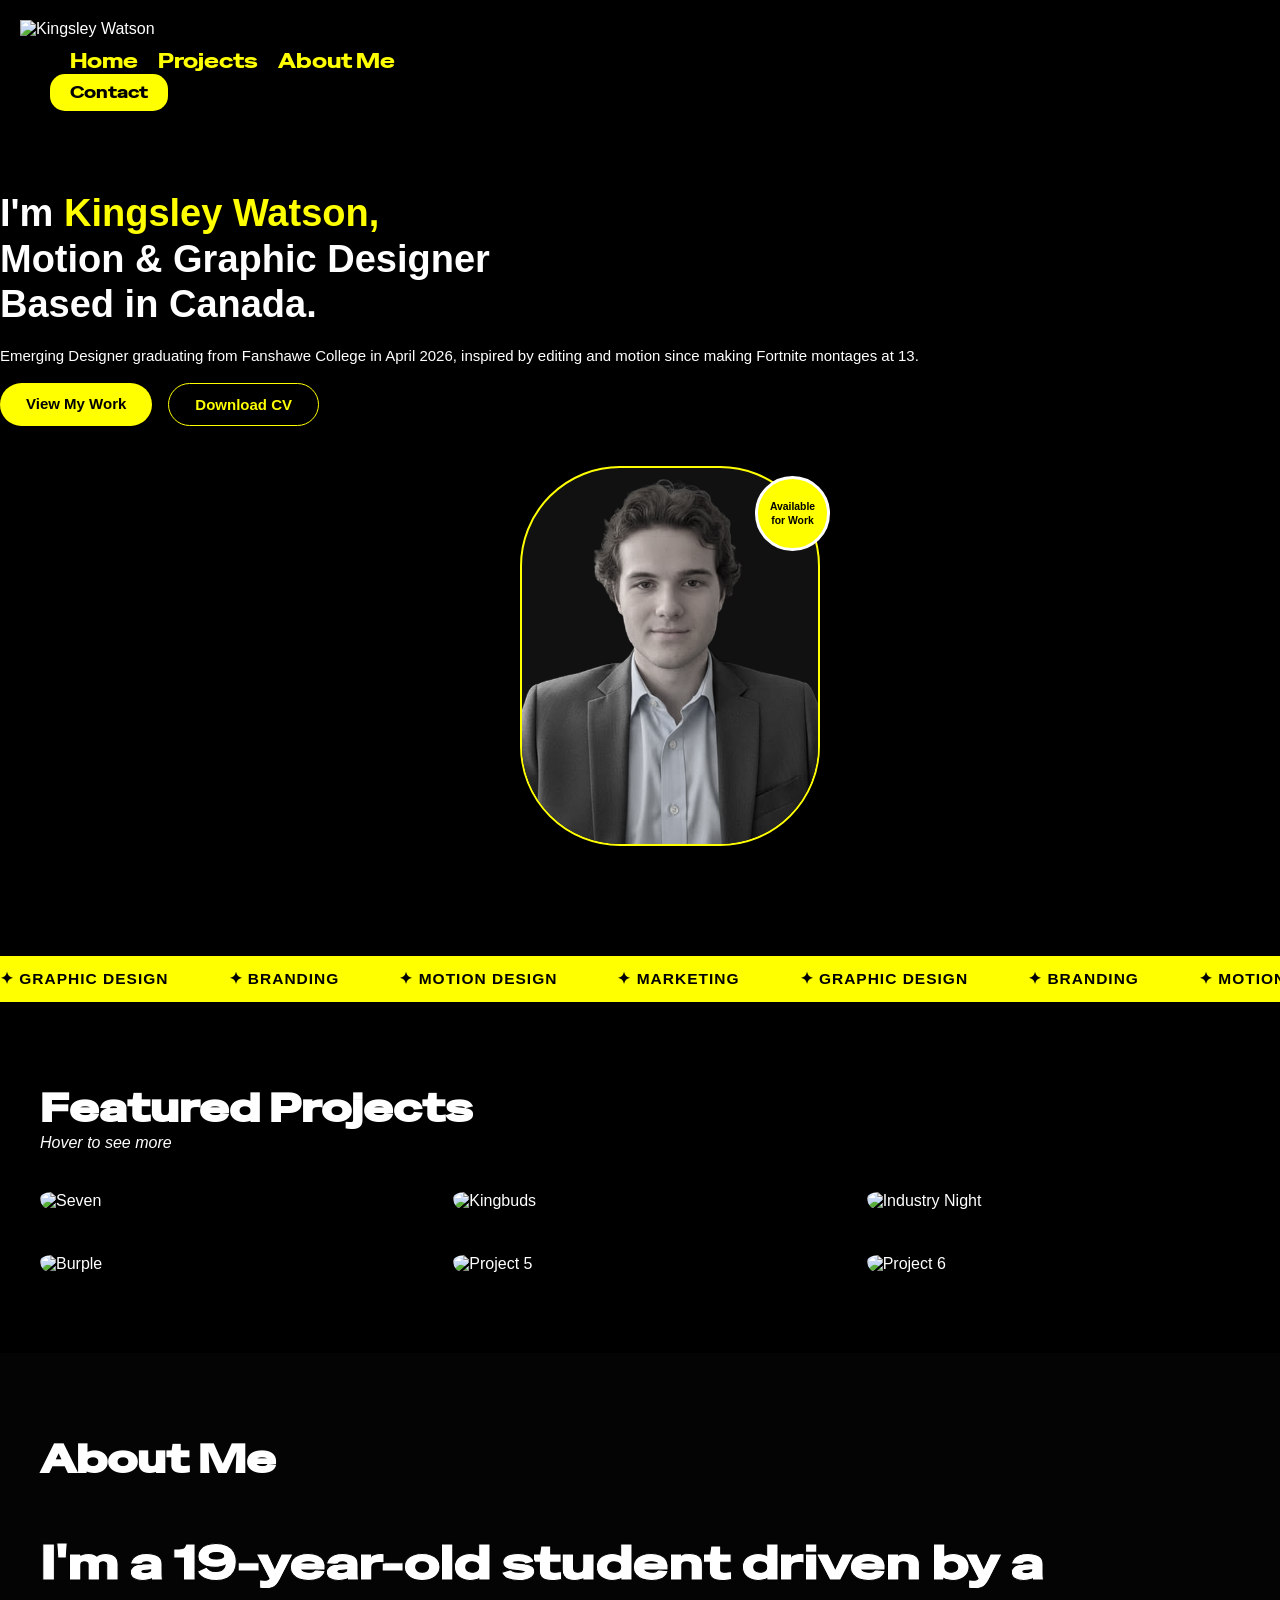
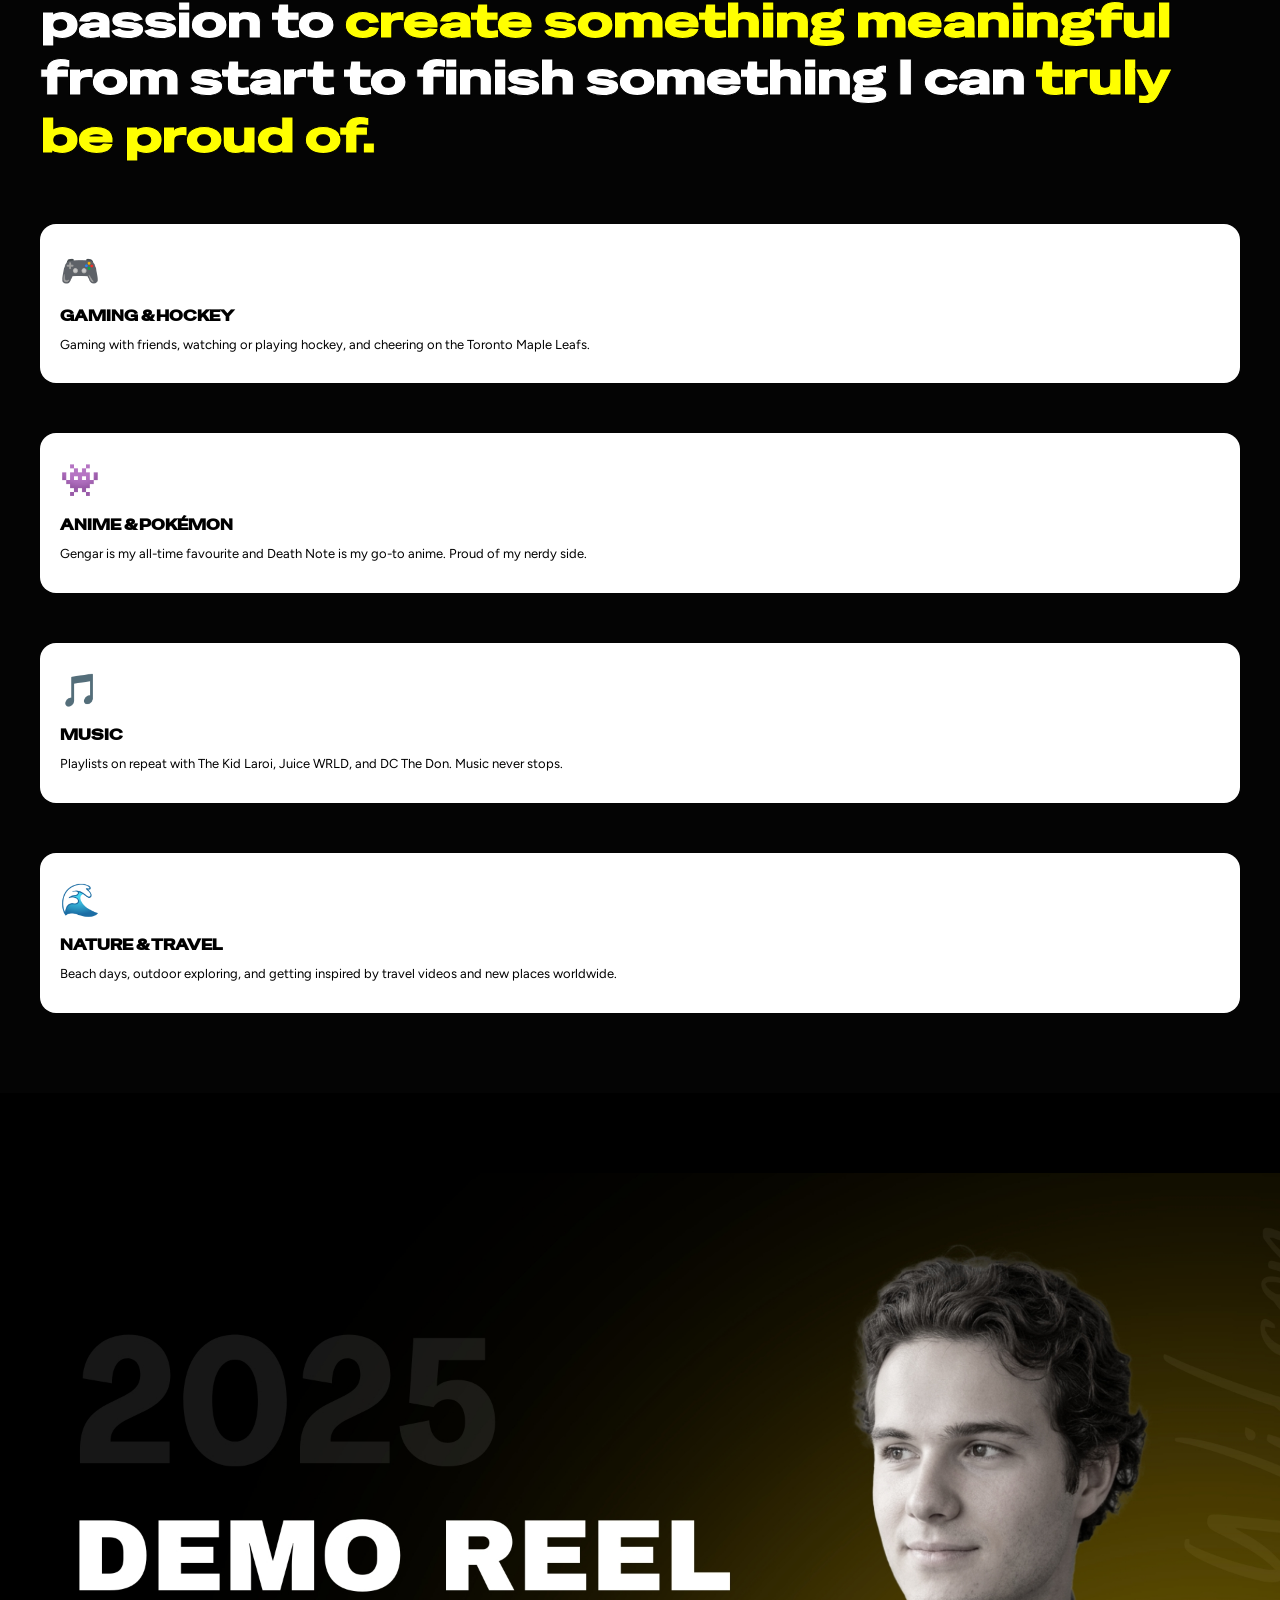
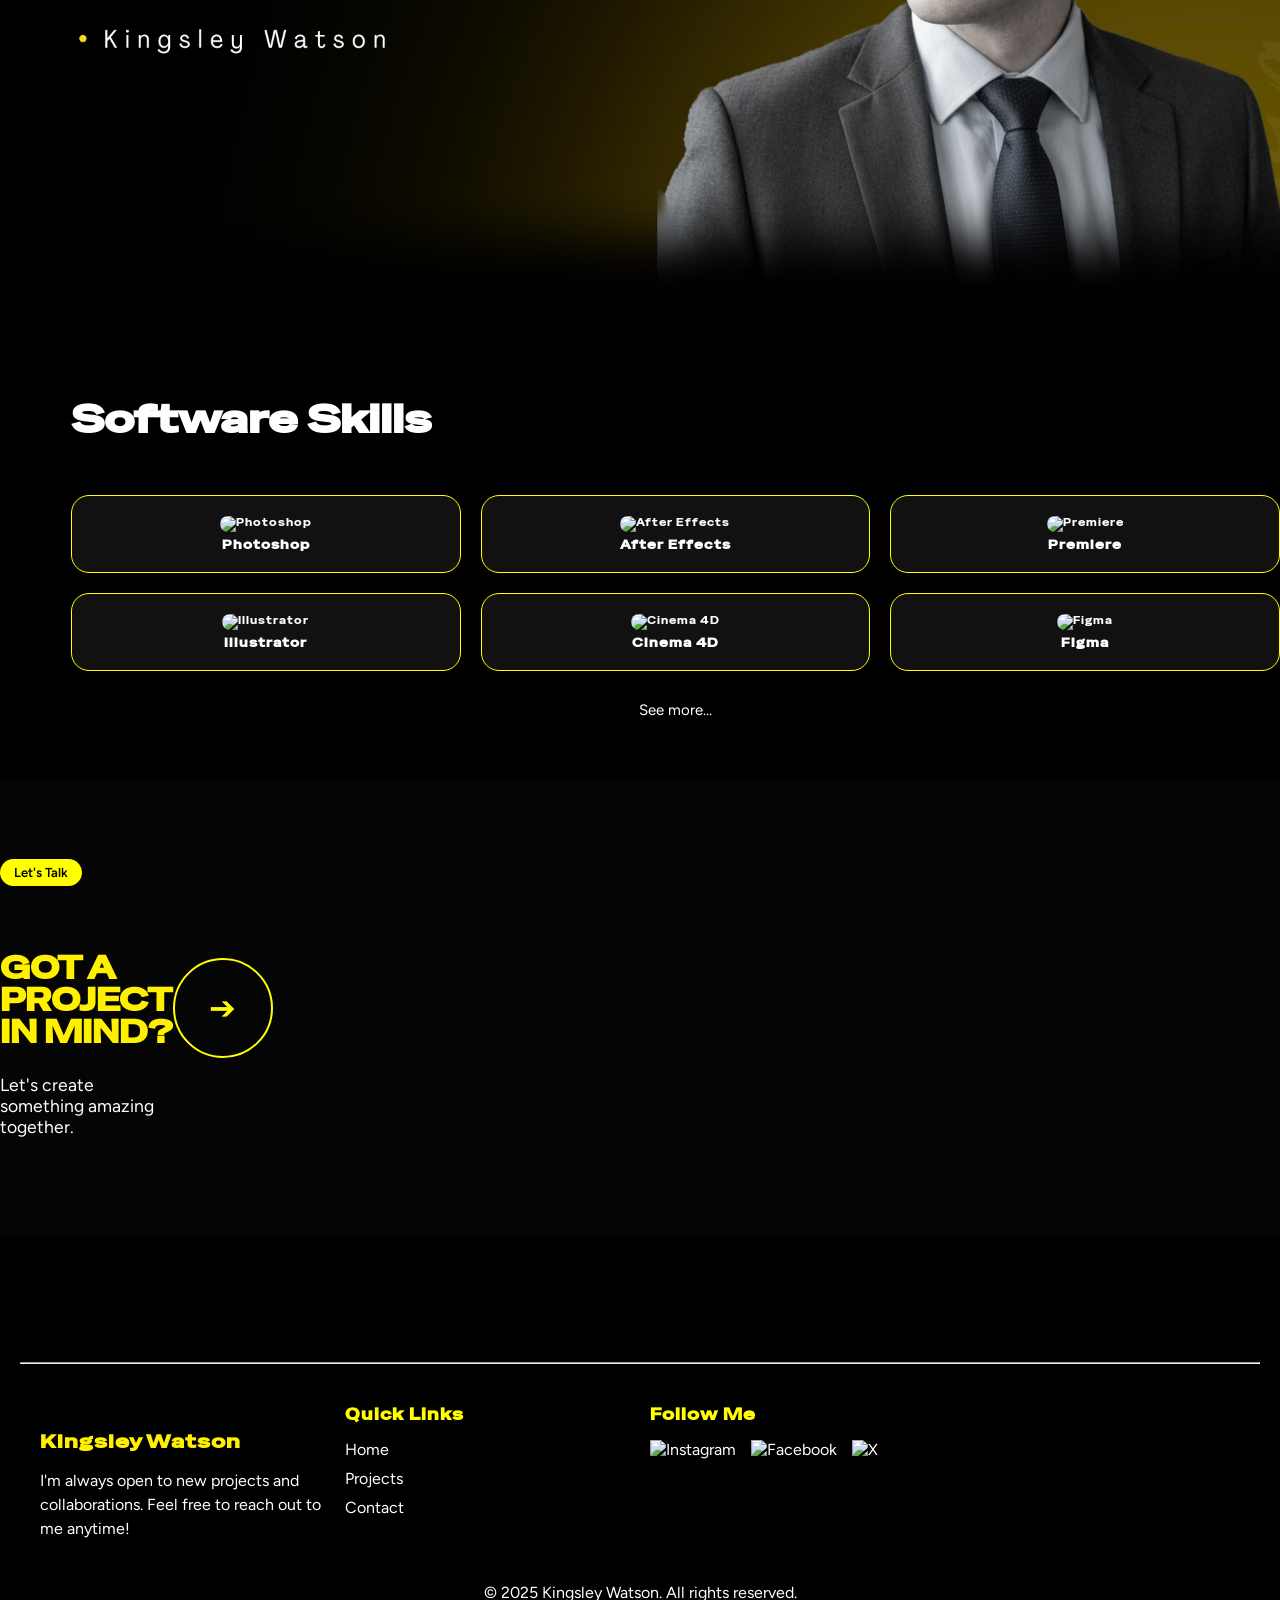
==== commit b0d65571: "touchups to everything" ====
--- a/index.html
+++ b/index.html
@@ -222,6 +222,7 @@
 
 <section class="grid-con" id="portfolio-section">
   <div class="portfolio-inner l-col-start-2 l-col-end-12">
+    <h2 class="featured-heading l-col-start-1 l-col-end-12">Software Skills</h2>
 
     <div id="portfolio-container" class="skills-grid">
 
--- a/css/main.css
+++ b/css/main.css
@@ -1 +1 @@
-.contact-cta{background-color:#050505;margin-bottom:50px}.contact-inner{display:grid;grid-template-columns:repeat(4, 1fr);align-items:center;padding:80px 0;width:100%}@media(min-width: 768px){.contact-inner{grid-template-columns:repeat(12, 1fr)}}.contact-text{display:flex;flex-direction:column;gap:16px}.contact-pill{font-family:"Figtree",sans-serif;font-size:13px;font-weight:600;background-color:#ff0;color:#000;padding:6px 14px;border-radius:50px;width:-moz-fit-content;width:fit-content}.contact-heading{font-family:"Special Gothic Expanded One",sans-serif;font-size:clamp(40px,7vw,96px);color:#fff;line-height:1;text-transform:uppercase}.contact-sub{font-family:"Figtree",sans-serif;font-size:16px;color:gray}.contact-circle{width:100px;height:100px;border-radius:50%;border:2px solid #ff0;color:#ff0;font-size:32px;display:flex;align-items:center;justify-content:center;justify-self:end;text-decoration:none;transition:background-color .3s ease,color .3s ease}.contact-circle:hover{background-color:#ff0;color:#000}html{background-color:#fff}.full-width-header{background-color:#000;color:#fff;margin:0}.grid-con{display:grid}#header-logo img{height:70px;width:auto;margin-right:0;padding-left:0}.no-scroll{overflow:hidden;height:100vh}ul,li{margin:0;padding:0}header{padding-top:20px;padding-bottom:20px;background:#000;display:flex;justify-content:flex-end;margin:0}#hamburger,#close{font-size:32px;background:none;border:none;color:#ff0;cursor:pointer;margin-top:5px}.overlay{display:none;position:fixed;top:0;left:0;width:100%;height:100%;background-color:rgba(0,0,0,.9);color:#fff;justify-content:center;align-items:center;z-index:10000}.overlay.open{display:flex}#close{position:absolute;top:20px;left:20px}#menu ul{list-style-type:none;text-align:center}#menu li{margin:20px 0}#menu a{color:#fff;font-size:32px;text-decoration:none;font-family:"Figtree",sans-serif}#menu a:hover{color:#ff0}@media screen and (min-width: 768px){.no-scroll{overflow:auto;height:auto}#hamburger,#close{display:none}.overlay{display:block;position:static;width:auto;height:auto;background-color:rgba(0,0,0,0);color:#fff;overflow:hidden}#menu ul{display:flex;margin-left:70px;margin-top:10px}#menu ul li{display:inline;margin:0 20px 0 0}#menu ul li a{color:#ff0;text-decoration:none;transition:color .3s ease;font-family:"Special Gothic Expanded One",sans-serif;font-size:20px}#menu ul li a:hover{color:#fff}#menu a:hover{color:#fff}#header-logo img{height:75px;width:auto;margin-right:0;padding-left:0;margin-left:20px}}html{background-color:#000}body{background-color:#000}.hero{display:grid;background-color:#000;padding-bottom:50px}.grid-con{display:grid}#hero-img{width:90%;height:auto;margin:30px auto 0;border:4px solid #ff0;border-radius:100%;box-shadow:0 0 15px 1px #ff0;display:block}#text-col h1{color:#fff000;padding-left:20px;font-size:29px;font-family:"Special Gothic Expanded One",sans-serif;letter-spacing:1px;margin-top:60px}.p-topic{color:#fff000;padding-left:20px;padding-right:20px;font-size:18px;font-family:"Figtree",sans-serif}.p-desc{color:#fff;padding-left:20px;padding-right:20px;font-family:"Figtree",sans-serif}#m-text-col h1{color:#ff0;padding-left:20px;font-size:29px}#m-text-col p{color:#fff;padding-left:20px;padding-right:20px;font-family:"Figtree",sans-serif}.btn{display:inline-block;padding:12px 24px;color:#000;font-size:1rem;font-weight:bold;text-decoration:none;border:2px solid #fff000;border-radius:8px;cursor:pointer;transition:all .3s ease;margin-left:20px;background:linear-gradient(90deg, #fff000, #ffae00);box-shadow:0 0 15px #fff000;font-family:"Figtree",sans-serif}.btn:hover{background-color:#000;color:#000;transform:scale(1.05)}@media(min-width: 768px){.hero{align-items:center}#text-col{display:flex;flex-direction:column;justify-content:center}#text-col h1,.p-topic,.p-desc{padding-left:0;padding-right:0;text-align:left}#text-col h1{font-size:25px}.p-topic,.p-desc{padding-left:0;padding-right:0;text-align:left;font-size:15px}.btn{margin-left:0;align-self:flex-start;width:auto}}@media(min-width: 1024px){.hero{align-items:center}#text-col{display:flex;flex-direction:column;justify-content:center}#text-col h1,.p-topic,.p-desc{padding-left:0;padding-right:0;text-align:left;margin-left:20px}#text-col h1{font-size:31px}.p-topic,.p-desc{padding-left:0;padding-right:0;text-align:left;font-size:20px}.btn{margin-left:0;align-self:flex-start;width:auto;margin-left:20px}#hero-img{width:90%;height:auto;margin:30px auto 0;border:4px solid #ff0;border-radius:100%;box-shadow:0 0 15px 1px #ff0;display:block;max-width:500px}}.box{background:#111;padding:20px;border-radius:16px;text-align:center;border:2px solid #fff000}.box-title{color:#fff000;font-size:22px;margin-bottom:10px}.box-sub{color:#fff;font-size:15px;margin-bottom:15px}.box-img{width:300px;height:auto;margin:0 auto;display:block;border-radius:20px}@media(max-width: 768px){.box{background:#111;padding-left:20px;padding-right:20px;padding-bottom:20px;padding-top:0;border-radius:16px;text-align:center;border:2px solid #fff000;margin-left:20px;margin-right:20px;margin-bottom:22px}.box-img{width:300px;height:auto;margin:0 auto;display:block;border-radius:20px}}.video-container{display:flex;justify-content:center;align-items:center;width:100%;background-color:#000;padding-bottom:30px;margin-top:80px;margin-bottom:70px}#hero-video{width:100%;height:auto;display:block}.section-line{border:0;height:2px;background:#fff000;width:auto}.demo-reel{color:#fff000;background-color:#000;padding-left:45px;padding-right:55px;margin-bottom:35px}.grid-con{display:grid}.featured-work{padding:80px 40px;background-color:#000}.work-box{position:relative;border-radius:16px;overflow:hidden;cursor:pointer}.work-box:hover .work-overlay{opacity:1}.work-box:hover .work-img{transform:scale(1.05)}.work-img{width:100%;height:300px;-o-object-fit:cover;object-fit:cover;display:block;transition:transform .4s ease}.work-overlay{position:absolute;inset:0;background:linear-gradient(to top, rgba(0, 0, 0, 0.92) 50%, rgba(0, 0, 0, 0.3) 100%);opacity:0;transition:opacity .3s ease;display:flex;flex-direction:column;justify-content:flex-end;padding:24px}.work-tag{font-family:"Figtree",sans-serif;font-size:11px;font-weight:600;text-transform:uppercase;letter-spacing:1.5px;color:#000;background-color:#ff0;padding:4px 10px;border-radius:50px;width:-moz-fit-content;width:fit-content;margin-bottom:10px}.work-title{font-family:"Special Gothic Expanded One",sans-serif;font-size:22px;color:#fff;margin-bottom:8px}.work-desc{font-family:"Figtree",sans-serif;font-size:13px;color:hsla(0,0%,100%,.7);line-height:1.6;margin-bottom:16px}.work-btn{font-family:"Figtree",sans-serif;font-size:13px;font-weight:700;color:#000;background-color:#ff0;padding:8px 16px;border-radius:50px;text-decoration:none;width:-moz-fit-content;width:fit-content;transition:opacity .2s ease}.work-btn:hover{opacity:.8}.btn-featured{display:block;padding:20px;margin-top:20px;background:#111;color:#fff000;font-weight:bold;font-size:1rem;border-radius:10px;text-decoration:none;transition:transform .3s ease,box-shadow .3s ease;font-family:"Special Gothic Expanded One",sans-serif;letter-spacing:1px;margin-left:20px;margin-right:20px}.btn-featured:hover{transform:translateY(-3px);box-shadow:0 8px 20px rgba(255,221,0,.4)}.service-box{background:#111;padding:10px;border:2px solid #fff000;border-radius:16px;text-align:center;color:#fff;transition:.3s ease;margin-bottom:15px}.service-box:hover{transform:translateY(-6px);box-shadow:0 10px 25px rgba(0,0,0,.3)}.service-box h3{font-size:15px;margin:0}.work-inner{display:grid;grid-template-columns:repeat(3, 1fr);gap:40px}@media(min-width: 768px){.work-box{background:#000;border-radius:16px;overflow:hidden;cursor:pointer;position:relative;transition:transform .3s ease,box-shadow .3s ease;width:100%}.work-img{width:80%;height:auto;display:block;border-radius:16px;margin:0 auto;padding-top:5px}.btn-featured{display:block;padding:20px;margin-top:20px;background:#111;color:#fff000;font-weight:bold;font-size:1rem;border-radius:10px;text-decoration:none;transition:transform .3s ease,box-shadow .3s ease;font-family:"Special Gothic Expanded One",sans-serif;letter-spacing:1px;margin-left:0;margin-right:0}.btn-featured:hover{transform:translateY(-3px);box-shadow:0 8px 20px rgba(255,221,0,.4)}}@media(min-width: 1024px){.work-box{background:#000;border-radius:16px;overflow:hidden;cursor:pointer;position:relative;transition:transform .3s ease,box-shadow .3s ease;width:100%}.work-img{width:100%;height:auto;display:block;border-radius:12px;margin:0 auto;padding-top:5px}.btn-featured{display:block;padding:20px;margin-top:20px;background:#111;color:#fff000;font-weight:bold;font-size:1rem;border-radius:10px;text-decoration:none;transition:transform .3s ease,box-shadow .3s ease;font-family:"Special Gothic Expanded One",sans-serif;letter-spacing:1px;margin-left:0;margin-right:0}.btn-featured:hover{transform:translateY(-3px);box-shadow:0 8px 20px rgba(255,221,0,.4)}}.p-work-box-link{display:block;text-decoration:none;color:inherit}.featured-heading{font-family:"Special Gothic Expanded One",sans-serif;font-size:40px;color:#fff}.featured-subtext{font-family:"Figtree",sans-serif;font-size:16px;color:#fff;margin-bottom:35px;font-style:italic}.portfolio-inner{grid-column:2/12}.skills-grid{display:grid;grid-template-columns:repeat(3, 1fr);gap:20px;margin-bottom:24px}.portfolio-box{background:#111;padding:20px;border-radius:18px;text-align:center;color:#fff;font-family:"Special Gothic Expanded One",sans-serif;letter-spacing:1px;font-size:10px}.portfolio-box img{width:75px;border-radius:12px}.portfolio-box h3,.portfolio-box p{margin:0;margin-top:5px}.portfolio-box:hover{transform:translateY(-5px);box-shadow:0 0 15px #000;background:#111}.load-more-wrapper{text-align:center;margin-top:30px}#load-more-btn{background:none;border:none;padding:0;margin:0;font-size:15px;color:#fff;cursor:pointer;text-align:left;font-family:"Figtree",sans-serif;margin-bottom:60px}#load-more-btn:hover{color:#fff000;background:none}@media(min-width: 769px){#portfolio-container.grid-con{max-width:850px;margin:0 auto;padding:0 20px}}@media(min-width: 1200px){#portfolio-container.grid-con{max-width:1000px;margin:0 auto;padding:0 20px}}@media(min-width: 769px){#load-more.grid-con{max-width:850px;margin:0 auto;padding:0 20px}}@media(min-width: 1200px){#load-more.grid-con{max-width:1000px;margin:0 auto;padding:0 20px}}.grid-con{display:grid}.footer-container{padding-top:40px}.site-footer{background-color:#000;color:#fff;padding:75px 20px 20px 20px}.site-footer a{color:#fff;text-decoration:none;transition:color .3s ease;font-family:"Figtree",sans-serif}.site-footer a:hover{color:#ff0}.site-footer .footer-container{display:grid;grid-template-columns:repeat(4, 1fr);gap:20px;max-width:1200px;margin:0 auto}.site-footer h3{color:#fff000;margin-top:25px;margin-bottom:15px;font-family:"Special Gothic Expanded One",sans-serif;letter-spacing:1px}.site-footer h4{color:#ff0;margin-bottom:15px;font-family:"Special Gothic Expanded One",sans-serif;letter-spacing:1px}.site-footer p{font-family:"Figtree",sans-serif;font-size:16px;line-height:1.5}.site-footer ul{list-style:none;padding:0;margin:0}.site-footer ul li{margin-bottom:10px}.social-icons{display:flex;gap:15px}.social-icons img{width:30px;height:30px}.footer-bottom{text-align:center;margin-top:40px;font-size:14px;color:#fff}@media screen and (max-width: 767px){.site-footer .footer-container{grid-template-columns:1fr;text-align:center}.social-icons{justify-content:center}}@media screen and (min-width: 768px)and (max-width: 1199px){.site-footer .footer-container{grid-template-columns:repeat(3, 1fr);text-align:left}}.seven-hero{position:relative}.seven-hero-image{margin-top:40px}.seven-hero-img{width:100%;border-radius:16px;-o-object-fit:cover;object-fit:cover}.seven-overview{background-color:#000}.seven-overview-text{text-align:left}.seven-overview-title{font-size:50px;font-weight:bold;margin-bottom:1rem;color:#fff000;font-family:"Special Gothic Expanded One",sans-serif;letter-spacing:1px}.seven-overview-subtitle{font-size:15px;font-weight:bold;margin-bottom:5px;color:#fff;font-family:"Special Gothic Expanded One",sans-serif;letter-spacing:1px}.seven-overview-desc{font-size:15px;line-height:1.6;color:#fff;font-family:"Figtree",sans-serif}.seven-overview-tags{display:flex;gap:1rem;flex-wrap:wrap;margin-bottom:20px;margin-top:20px;font-family:"Figtree",sans-serif}.seven-overview-tag{background-color:#fff000;color:#111;padding:6px 12px;border-radius:8px;font-size:.85rem;font-weight:bold}.seven-goal{background-color:#111}.seven-goal-text{text-align:left}.seven-goal-title{font-size:25px;font-weight:bold;margin-bottom:10px;font-family:"Special Gothic Expanded One",sans-serif;letter-spacing:1px;color:#fff000}.seven-goal-list{font-size:15px;line-height:1.5;color:#fff;padding-left:15px;font-family:"Figtree",sans-serif}.seven-goal-list li{margin-bottom:1rem}.seven-process{background-color:#111}.seven-process-text{text-align:left}.seven-process-title{font-size:25px;font-weight:bold;margin-bottom:10px;color:#fff000;font-family:"Special Gothic Expanded One",sans-serif;letter-spacing:1px}.seven-process-desc{font-size:15px;line-height:1.5;color:#fff;font-family:"Figtree",sans-serif}.seven-problem{background-color:#111}.seven-problem-text{text-align:left}.seven-problem-title{font-size:25px;font-weight:bold;margin-bottom:10px;color:#fff000;font-family:"Special Gothic Expanded One",sans-serif;letter-spacing:1px}.seven-problem-desc{font-size:15px;line-height:1.5;color:#fff;font-family:"Figtree",sans-serif}.seven-deepdive{display:grid;gap:20px;margin-top:60px;margin-bottom:60px;padding-top:35px}.seven-deepdive-wrapper{text-align:center}.seven-deepdive-img{width:100%;border-radius:16px;-o-object-fit:cover;object-fit:cover}@media(max-width: 768px){.seven-deepdive-wrapper{grid-column:span 4 !important;margin:0 auto}}@media(min-width: 769px){.seven-deepdive-wrapper{margin:0 auto}}.seven-video{display:flex;justify-content:center;align-items:center;width:100%;background-color:#000;padding-top:30px}.seven-video-wrapper{width:100%;max-width:1200px;margin:0 auto;display:flex;justify-content:center;align-items:center}.seven-video-element{width:100%;height:auto;display:block;border-radius:12px;box-shadow:0 8px 20px rgba(0,0,0,.5)}.seven-result{background-color:#000}.seven-result-text{text-align:left}.seven-result-title{font-size:25px;font-weight:bold;margin-bottom:10px;color:#fff000;font-family:"Special Gothic Expanded One",sans-serif;letter-spacing:1px}.seven-result-desc{font-size:15px;line-height:1.5;color:#fff;font-family:"Figtree",sans-serif}.contact-page{display:grid;gap:20px;padding:40px 20px;justify-items:center;align-items:center;text-align:center}.contact-text h2{font-size:2rem;margin-bottom:10px;color:#fff000;margin-top:0}.contact-text p{font-size:1.1rem;color:#fff;margin-bottom:20px}.contact-form{width:100%;max-width:800px;display:flex;flex-direction:column;gap:15px;border-radius:12px;color:#fff;margin-bottom:50px}.contact-form input,.contact-form textarea{width:100%;padding:15px;border-radius:8px;border:2px solid #fff000;background:#333;color:#fff}.contact-form input::-moz-placeholder, .contact-form textarea::-moz-placeholder{color:#ccc;font-family:"Figtree",sans-serif}.contact-form input::placeholder,.contact-form textarea::placeholder{color:#ccc;font-family:"Figtree",sans-serif}.form-button-wrapper{display:flex;justify-content:flex-end}.contact-form button{padding:12px 25px;border:none;border-radius:8px;cursor:pointer;background:linear-gradient(90deg, #fff000, #ff7f00);color:#111;font-weight:bold;transition:transform .2s,box-shadow .2s;margin-left:275px}.contact-form button:hover{transform:translateY(-2px);box-shadow:20px #fff000}@media(min-width: 769px){.contact-form button{padding:12px 25px;border:none;border-radius:8px;cursor:pointer;background:linear-gradient(90deg, #fff000, #ff7f00);color:#111;font-weight:bold;transition:transform .2s,box-shadow .2s;margin-left:600px}.contact-text h2{font-size:2rem;margin-bottom:10px;color:#fff000;margin-top:50px}.contact-form{width:100%;max-width:800px;display:flex;flex-direction:column;gap:15px;border-radius:12px;color:#fff;margin-bottom:0px}}.p-contact-page{display:grid;gap:20px;padding:40px 20px;justify-items:center;align-items:center;text-align:center}.p-contact-text h2{font-size:2rem;margin-bottom:0;color:#fff000;margin-top:0;font-family:"Special Gothic Expanded One",sans-serif;letter-spacing:1px}.p-contact-text p{font-size:15px;color:#fff;margin-bottom:20px;font-family:"Figtree",sans-serif}@media(min-width: 769px){.p-contact-text h2{font-size:40px;margin-bottom:10px;color:#fff000;margin-top:50px}.p-contact-text p{font-size:20px;color:#fff;margin-bottom:20px;font-family:"Figtree",sans-serif}}.grid-con{display:grid}.p-featured-work{background:#000;color:#fff;text-align:center;display:flex;justify-content:center;align-items:center}.p-section-title{font-size:2rem;margin-bottom:40px;color:#fff000}.p-work-box{background:#111;border-radius:16px;overflow:hidden;cursor:pointer;position:relative;transition:transform .3s ease,box-shadow .3s ease;margin:0 auto 25px auto;width:90%;padding-bottom:5px;margin-bottom:25px}.p-work-box:hover{transform:translateY(-6px);box-shadow:0 12px 30px rgba(255,221,0,.3)}.p-work-img{width:70%;height:auto;display:block;border-radius:16px;margin:0 auto;padding-top:5px}.p-work-title{margin:15px 0 10px 0;font-size:1.2rem;color:#fff000;font-family:"Special Gothic Expanded One",sans-serif;letter-spacing:1px}.p-work-desc{max-height:0;opacity:0;overflow:hidden;transition:max-height .4s ease,opacity .4s ease;padding:0 15px;color:#fff;font-size:.95rem;line-height:1.4;text-align:center}.p-work-box.active .work-desc{max-height:200px;opacity:1;margin-top:10px}.p-btn-featured{display:block;padding:20px;margin-top:20px;background:#111;color:#fff000;font-weight:bold;font-size:1rem;border-radius:10px;text-decoration:none;transition:transform .3s ease,box-shadow .3s ease;font-family:"Special Gothic Expanded One",sans-serif;letter-spacing:1px;margin-left:20px;margin-right:20px}.p-btn-featured:hover{transform:translateY(-3px);box-shadow:0 8px 20px rgba(255,221,0,.4)}.p-service-box{background:#111;padding:10px;border:2px solid #fff000;border-radius:16px;text-align:center;color:#fff;transition:.3s ease;margin-bottom:15px}.p-service-box:hover{transform:translateY(-6px);box-shadow:0 10px 25px rgba(0,0,0,.3)}.p-service-box h3{font-size:15px;margin:0}@media(min-width: 768px){.p-work-box{background:#111;border-radius:16px;overflow:hidden;cursor:pointer;position:relative;transition:transform .3s ease,box-shadow .3s ease;width:100%;padding-bottom:5px;margin-bottom:25px}.p-work-img{width:80%;height:auto;display:block;border-radius:16px;margin:0 auto;padding-top:5px}.p-btn-featured{display:block;padding:20px;margin-top:20px;background:#111;color:#fff000;font-weight:bold;font-size:1rem;border-radius:10px;text-decoration:none;transition:transform .3s ease,box-shadow .3s ease;font-family:"Special Gothic Expanded One",sans-serif;letter-spacing:1px;margin-left:0;margin-right:0}.p-btn-featured:hover{transform:translateY(-3px);box-shadow:0 8px 20px rgba(255,221,0,.4)}}@media(min-width: 1024px){.p-work-box{background:#111;border-radius:16px;overflow:hidden;cursor:pointer;position:relative;transition:transform .3s ease,box-shadow .3s ease;width:100%;padding-bottom:5px;margin-bottom:25px}.p-work-img{width:80%;height:auto;display:block;border-radius:16px;margin:0 auto;padding-top:5px}.p-btn-featured{display:block;padding:20px;margin-top:20px;background:#111;color:#fff000;font-weight:bold;font-size:1rem;border-radius:10px;text-decoration:none;transition:transform .3s ease,box-shadow .3s ease;font-family:"Special Gothic Expanded One",sans-serif;letter-spacing:1px;margin-left:0;margin-right:0}.p-btn-featured:hover{transform:translateY(-3px);box-shadow:0 8px 20px rgba(255,221,0,.4)}}.p-work-img{width:80%;height:auto;display:block;border-radius:16px;margin:0 auto;padding-top:5px}*{margin:0;padding:0;box-sizing:border-box}body{background-color:#000;color:#fff;font-family:"Segoe UI",sans-serif;min-height:100vh;display:flex;flex-direction:column}.grid-con{display:grid}.hero{flex:1}.hero-inner{align-items:center;row-gap:40px;padding-top:60px;padding-bottom:60px}.hero-left{display:flex;flex-direction:column;gap:15px}.greeting-badge{display:inline-block;border:1px solid gold;color:gold;font-size:14px;padding:6px 16px;border-radius:4px;width:-moz-fit-content;width:fit-content;letter-spacing:1px}.hero-left h1{font-size:38px;font-weight:800;line-height:1.2;color:#fff}.highlight{color:gold}.hero-left p{color:#fff;font-size:15px;line-height:1.7}.hero-buttons{display:flex;flex-wrap:wrap;gap:16px}.btn-primary{background-color:gold;color:#000;padding:12px 26px;border-radius:25px;font-weight:700;font-size:15px;text-decoration:none;transition:background .2s}.btn-primary:hover{background-color:#e6c200}.btn-secondary{border:1px solid gold;color:gold;padding:12px 26px;border-radius:25px;font-weight:600;font-size:15px;text-decoration:none;transition:background .2s,color .2s}.btn-secondary:hover{background-color:gold;color:#000}.hero-right{display:flex;justify-content:center;align-items:flex-end}.photo-wrapper{position:relative;width:300px;height:380px;margin-left:60px}.profile-photo{width:100%;height:100%;-o-object-fit:cover;object-fit:cover;border-radius:100px;border:2px solid gold;background-color:#111;display:block}.tag{position:absolute;background-color:#111;border:1px solid #333;color:#fff;padding:8px 16px;border-radius:20px;font-size:.8rem;font-weight:600;white-space:nowrap}.tag-designer{bottom:60px;left:-30px;border-left:3px solid gold}.tag-ux{top:80px;right:-20px;border-left:3px solid gold}.badge-circle{position:absolute;top:10px;right:-10px;width:75px;height:75px;border-radius:50%;background-color:gold;color:#000;font-size:.65rem;font-weight:700;display:flex;align-items:center;justify-content:center;text-align:center;line-height:1.3;border:3px solid #fff}.ticker-bar{background-color:gold;overflow:hidden;padding:14px 0;white-space:nowrap}.ticker-track{display:inline-flex;gap:60px;animation:ticker 60s linear infinite}.ticker-track span{color:#000;font-weight:700;font-size:15.5px;text-transform:uppercase;letter-spacing:1px}@keyframes ticker{0%{transform:translateX(0)}100%{transform:translateX(-50%)}}header{justify-content:space-between;align-items:center}.about-section{background-color:#040404;padding:80px 40px;color:#000}.about-top{display:flex;justify-content:space-between;align-items:center}.about-pill{font-family:"Figtree",sans-serif;font-size:13px;font-weight:600;background-color:#ff0;color:#000;padding:10px 20px;border-radius:50px}.about-heading-wrap{margin-bottom:8px;margin-top:50px}.about-heading{font-family:"Special Gothic Expanded One",sans-serif;font-size:clamp(24px,4vw,48px);font-weight:700;line-height:1.2;color:#fff;-webkit-text-stroke:1px #000}.about-highlight{color:#ff0;-webkit-text-stroke:1px #000}.about-card{background-color:#fff;border-radius:16px;padding:28px 20px;transition:background-color .3s ease,transform .2s ease;margin-top:50px;margin-bottom:0px}.about-card:hover{background-color:#ff0;transform:translateY(-4px)}.card-icon{font-size:32px;margin-bottom:16px}.card-title{font-family:"Special Gothic Expanded One",sans-serif;font-size:15px;color:#000;margin-bottom:10px;text-transform:uppercase}.card-text{font-family:"Figtree",sans-serif;font-size:13px;color:#000;line-height:1.6}.btn-contact{font-family:"Special Gothic Expanded One",sans-serif;font-size:16px;color:#000;background-color:#ff0;border:none;border-radius:15px;padding:8px 20px;cursor:pointer;margin-left:50px}.btn-contact:hover{opacity:.85}/*# sourceMappingURL=main.css.map */+.contact-cta{background-color:#050505;margin-bottom:50px}.contact-inner{display:grid;grid-template-columns:repeat(4, 1fr);align-items:center;padding:80px 0;width:100%}@media(min-width: 768px){.contact-inner{grid-template-columns:repeat(12, 1fr)}}.contact-text{display:flex;flex-direction:column;gap:16px}.contact-pill{font-family:"Figtree",sans-serif;font-size:13px;font-weight:600;background-color:#ff0;color:#000;padding:6px 14px;border-radius:50px;width:-moz-fit-content;width:fit-content}.contact-heading{font-family:"Special Gothic Expanded One",sans-serif;font-size:clamp(40px,7vw,96px);color:#fff;line-height:1;text-transform:uppercase}.contact-sub{font-family:"Figtree",sans-serif;font-size:16px;color:gray}.contact-circle{width:100px;height:100px;border-radius:50%;border:2px solid #ff0;color:#ff0;font-size:32px;display:flex;align-items:center;justify-content:center;justify-self:end;text-decoration:none;transition:background-color .3s ease,color .3s ease}.contact-circle:hover{background-color:#ff0;color:#000}html{background-color:#fff}.full-width-header{background-color:#000;color:#fff;margin:0}.grid-con{display:grid}#header-logo img{height:70px;width:auto;margin-right:0;padding-left:0}.no-scroll{overflow:hidden;height:100vh}ul,li{margin:0;padding:0}header{padding-top:20px;padding-bottom:20px;background:#000;display:flex;justify-content:flex-end;margin:0}#hamburger,#close{font-size:32px;background:none;border:none;color:#ff0;cursor:pointer;margin-top:5px}.overlay{display:none;position:fixed;top:0;left:0;width:100%;height:100%;background-color:rgba(0,0,0,.9);color:#fff;justify-content:center;align-items:center;z-index:10000}.overlay.open{display:flex}#close{position:absolute;top:20px;left:20px}#menu ul{list-style-type:none;text-align:center}#menu li{margin:20px 0}#menu a{color:#fff;font-size:32px;text-decoration:none;font-family:"Figtree",sans-serif}#menu a:hover{color:#ff0}@media screen and (min-width: 768px){.no-scroll{overflow:auto;height:auto}#hamburger,#close{display:none}.overlay{display:block;position:static;width:auto;height:auto;background-color:rgba(0,0,0,0);color:#fff;overflow:hidden}#menu ul{display:flex;margin-left:70px;margin-top:10px}#menu ul li{display:inline;margin:0 20px 0 0}#menu ul li a{color:#ff0;text-decoration:none;transition:color .3s ease;font-family:"Special Gothic Expanded One",sans-serif;font-size:20px}#menu ul li a:hover{color:#fff}#menu a:hover{color:#fff}#header-logo img{height:75px;width:auto;margin-right:0;padding-left:0;margin-left:20px}}html{background-color:#000}body{background-color:#000}.hero{display:grid;background-color:#000;padding-bottom:50px}.grid-con{display:grid}#hero-img{width:90%;height:auto;margin:30px auto 0;border:4px solid #ff0;border-radius:100%;box-shadow:0 0 15px 1px #ff0;display:block}#text-col h1{color:#ff0;padding-left:20px;font-size:29px;font-family:"Special Gothic Expanded One",sans-serif;letter-spacing:1px;margin-top:60px}.p-topic{color:#ff0;padding-left:20px;padding-right:20px;font-size:18px;font-family:"Figtree",sans-serif}.p-desc{color:#fff;padding-left:20px;padding-right:20px;font-family:"Figtree",sans-serif}#m-text-col h1{color:#ff0;padding-left:20px;font-size:29px}#m-text-col p{color:#fff;padding-left:20px;padding-right:20px;font-family:"Figtree",sans-serif}.btn{display:inline-block;padding:12px 24px;color:#000;font-size:1rem;font-weight:bold;text-decoration:none;border:2px solid #ff0;border-radius:8px;cursor:pointer;transition:all .3s ease;margin-left:20px;background:#ff0;box-shadow:0 0 15px #ff0;font-family:"Figtree",sans-serif}.btn:hover{background-color:#000;color:#000;transform:scale(1.05)}@media(min-width: 768px){.hero{align-items:center}#text-col{display:flex;flex-direction:column;justify-content:center}#text-col h1,.p-topic,.p-desc{padding-left:0;padding-right:0;text-align:left}#text-col h1{font-size:25px}.p-topic,.p-desc{padding-left:0;padding-right:0;text-align:left;font-size:15px}.btn{margin-left:0;align-self:flex-start;width:auto}}@media(min-width: 1024px){.hero{align-items:center}#text-col{display:flex;flex-direction:column;justify-content:center}#text-col h1,.p-topic,.p-desc{padding-left:0;padding-right:0;text-align:left;margin-left:20px}#text-col h1{font-size:31px}.p-topic,.p-desc{padding-left:0;padding-right:0;text-align:left;font-size:20px}.btn{margin-left:0;align-self:flex-start;width:auto;margin-left:20px}#hero-img{width:90%;height:auto;margin:30px auto 0;border:4px solid #ff0;border-radius:100%;box-shadow:0 0 15px 1px #ff0;display:block;max-width:500px}}.box{background:#111;padding:20px;border-radius:16px;text-align:center;border:2px solid #ff0}.box-title{color:#ff0;font-size:22px;margin-bottom:10px}.box-sub{color:#fff;font-size:15px;margin-bottom:15px}.box-img{width:300px;height:auto;margin:0 auto;display:block;border-radius:20px}@media(max-width: 768px){.box{background:#111;padding-left:20px;padding-right:20px;padding-bottom:20px;padding-top:0;border-radius:16px;text-align:center;border:2px solid #fff000;margin-left:20px;margin-right:20px;margin-bottom:22px}.box-img{width:300px;height:auto;margin:0 auto;display:block;border-radius:20px}}.video-container{display:flex;justify-content:center;align-items:center;width:100%;background-color:#000;padding-bottom:30px;margin-top:80px;margin-bottom:70px}#hero-video{width:100%;height:auto;display:block}.section-line{border:0;height:2px;background:#ff0;width:auto}.demo-reel{color:#ff0;background-color:#000;padding-left:45px;padding-right:55px;margin-bottom:35px}.grid-con{display:grid}.featured-work{padding:80px 40px;background-color:#000}.work-box{position:relative;border-radius:16px;overflow:hidden;cursor:pointer}.work-box:hover .work-overlay{opacity:1}.work-box:hover .work-img{transform:scale(1.05)}.work-img{width:100%;height:300px;-o-object-fit:cover;object-fit:cover;display:block;transition:transform .4s ease}.work-overlay{position:absolute;inset:0;background:linear-gradient(to top, rgba(0, 0, 0, 0.92) 50%, rgba(0, 0, 0, 0.3) 100%);opacity:0;transition:opacity .3s ease;display:flex;flex-direction:column;justify-content:flex-end;padding:24px}.work-tag{font-family:"Figtree",sans-serif;font-size:11px;font-weight:600;text-transform:uppercase;letter-spacing:1.5px;color:#000;background-color:#ff0;padding:4px 10px;border-radius:50px;width:-moz-fit-content;width:fit-content;margin-bottom:10px}.work-title{font-family:"Special Gothic Expanded One",sans-serif;font-size:22px;color:#fff;margin-bottom:8px}.work-desc{font-family:"Figtree",sans-serif;font-size:13px;color:hsla(0,0%,100%,.7);line-height:1.6;margin-bottom:16px}.work-btn{font-family:"Figtree",sans-serif;font-size:13px;font-weight:700;color:#000;background-color:#ff0;padding:8px 16px;border-radius:50px;text-decoration:none;width:-moz-fit-content;width:fit-content;transition:opacity .2s ease}.work-btn:hover{opacity:.8}.btn-featured{display:block;padding:20px;margin-top:20px;background:#111;color:#fff000;font-weight:bold;font-size:1rem;border-radius:10px;text-decoration:none;transition:transform .3s ease,box-shadow .3s ease;font-family:"Special Gothic Expanded One",sans-serif;letter-spacing:1px;margin-left:20px;margin-right:20px}.btn-featured:hover{transform:translateY(-3px);box-shadow:0 8px 20px rgba(255,221,0,.4)}.service-box{background:#111;padding:10px;border:2px solid #fff000;border-radius:16px;text-align:center;color:#fff;transition:.3s ease;margin-bottom:15px}.service-box:hover{transform:translateY(-6px);box-shadow:0 10px 25px rgba(0,0,0,.3)}.service-box h3{font-size:15px;margin:0}.work-inner{display:grid;grid-template-columns:repeat(3, 1fr);gap:40px}@media(min-width: 768px){.work-box{background:#000;border-radius:16px;overflow:hidden;cursor:pointer;position:relative;transition:transform .3s ease,box-shadow .3s ease;width:100%}.work-img{width:80%;height:auto;display:block;border-radius:16px;margin:0 auto;padding-top:5px}.btn-featured{display:block;padding:20px;margin-top:20px;background:#111;color:#fff000;font-weight:bold;font-size:1rem;border-radius:10px;text-decoration:none;transition:transform .3s ease,box-shadow .3s ease;font-family:"Special Gothic Expanded One",sans-serif;letter-spacing:1px;margin-left:0;margin-right:0}.btn-featured:hover{transform:translateY(-3px);box-shadow:0 8px 20px rgba(255,221,0,.4)}}@media(min-width: 1024px){.work-box{background:#000;border-radius:16px;overflow:hidden;cursor:pointer;position:relative;transition:transform .3s ease,box-shadow .3s ease;width:100%}.work-img{width:100%;height:auto;display:block;border-radius:12px;margin:0 auto;padding-top:5px}.btn-featured{display:block;padding:20px;margin-top:20px;background:#111;color:#fff000;font-weight:bold;font-size:1rem;border-radius:10px;text-decoration:none;transition:transform .3s ease,box-shadow .3s ease;font-family:"Special Gothic Expanded One",sans-serif;letter-spacing:1px;margin-left:0;margin-right:0}.btn-featured:hover{transform:translateY(-3px);box-shadow:0 8px 20px rgba(255,221,0,.4)}}.p-work-box-link{display:block;text-decoration:none;color:inherit}.featured-heading{font-family:"Special Gothic Expanded One",sans-serif;font-size:40px;color:#fff}.featured-subtext{font-family:"Figtree",sans-serif;font-size:16px;color:#fff;margin-bottom:35px;font-style:italic}.portfolio-inner{grid-column:2/12}.skills-grid{display:grid;grid-template-columns:repeat(3, 1fr);gap:20px;margin-bottom:24px}.portfolio-box{background:#111;padding:20px;border-radius:18px;text-align:center;color:#fff;font-family:"Special Gothic Expanded One",sans-serif;letter-spacing:1px;font-size:10px;border:1px solid #ff0}.portfolio-box img{width:75px;border-radius:12px}.portfolio-box h3,.portfolio-box p{margin:0;margin-top:5px}.portfolio-box:hover{transform:translateY(-5px);box-shadow:0 0 15px #000;background:#111}.load-more-wrapper{text-align:center;margin-top:30px}#load-more-btn{background:none;border:none;padding:0;margin:0;font-size:15px;color:#fff;cursor:pointer;text-align:left;font-family:"Figtree",sans-serif;margin-bottom:60px}#load-more-btn:hover{color:#fff000;background:none}#portfolio-container{margin-top:50px}@media(min-width: 769px){#portfolio-container.grid-con{max-width:850px;margin:0 auto;padding:0 20px}}@media(min-width: 1200px){#portfolio-container.grid-con{max-width:1000px;margin:0 auto;padding:0 20px}}@media(min-width: 769px){#load-more.grid-con{max-width:850px;margin:0 auto;padding:0 20px}}@media(min-width: 1200px){#load-more.grid-con{max-width:1000px;margin:0 auto;padding:0 20px}}.grid-con{display:grid}.footer-container{padding-top:40px}.site-footer{background-color:#000;color:#fff;padding:75px 20px 20px 20px}.site-footer a{color:#fff;text-decoration:none;transition:color .3s ease;font-family:"Figtree",sans-serif}.site-footer a:hover{color:#ff0}.site-footer .footer-container{display:grid;grid-template-columns:repeat(4, 1fr);gap:20px;max-width:1200px;margin:0 auto}.site-footer h3{color:#fff000;margin-top:25px;margin-bottom:15px;font-family:"Special Gothic Expanded One",sans-serif;letter-spacing:1px}.site-footer h4{color:#ff0;margin-bottom:15px;font-family:"Special Gothic Expanded One",sans-serif;letter-spacing:1px}.site-footer p{font-family:"Figtree",sans-serif;font-size:16px;line-height:1.5}.site-footer ul{list-style:none;padding:0;margin:0}.site-footer ul li{margin-bottom:10px}.social-icons{display:flex;gap:15px}.social-icons img{width:30px;height:30px}.footer-bottom{text-align:center;margin-top:40px;font-size:14px;color:#fff}@media screen and (max-width: 767px){.site-footer .footer-container{grid-template-columns:1fr;text-align:center}.social-icons{justify-content:center}}@media screen and (min-width: 768px)and (max-width: 1199px){.site-footer .footer-container{grid-template-columns:repeat(3, 1fr);text-align:left}}.seven-hero{position:relative}.seven-hero-image{margin-top:40px}.seven-hero-img{width:100%;border-radius:16px;-o-object-fit:cover;object-fit:cover}.seven-overview{background-color:#000}.seven-overview-text{text-align:left}.seven-overview-title{font-size:50px;font-weight:bold;margin-bottom:1rem;color:#fff000;font-family:"Special Gothic Expanded One",sans-serif;letter-spacing:1px}.seven-overview-subtitle{font-size:15px;font-weight:bold;margin-bottom:5px;color:#fff;font-family:"Special Gothic Expanded One",sans-serif;letter-spacing:1px}.seven-overview-desc{font-size:15px;line-height:1.6;color:#fff;font-family:"Figtree",sans-serif}.seven-overview-tags{display:flex;gap:1rem;flex-wrap:wrap;margin-bottom:20px;margin-top:20px;font-family:"Figtree",sans-serif}.seven-overview-tag{background-color:#fff000;color:#111;padding:6px 12px;border-radius:8px;font-size:.85rem;font-weight:bold}.seven-goal{background-color:#111}.seven-goal-text{text-align:left}.seven-goal-title{font-size:25px;font-weight:bold;margin-bottom:10px;font-family:"Special Gothic Expanded One",sans-serif;letter-spacing:1px;color:#fff000}.seven-goal-list{font-size:15px;line-height:1.5;color:#fff;padding-left:15px;font-family:"Figtree",sans-serif}.seven-goal-list li{margin-bottom:1rem}.seven-process{background-color:#111}.seven-process-text{text-align:left}.seven-process-title{font-size:25px;font-weight:bold;margin-bottom:10px;color:#fff000;font-family:"Special Gothic Expanded One",sans-serif;letter-spacing:1px}.seven-process-desc{font-size:15px;line-height:1.5;color:#fff;font-family:"Figtree",sans-serif}.seven-problem{background-color:#111}.seven-problem-text{text-align:left}.seven-problem-title{font-size:25px;font-weight:bold;margin-bottom:10px;color:#fff000;font-family:"Special Gothic Expanded One",sans-serif;letter-spacing:1px}.seven-problem-desc{font-size:15px;line-height:1.5;color:#fff;font-family:"Figtree",sans-serif}.seven-deepdive{display:grid;gap:20px;margin-top:60px;margin-bottom:60px;padding-top:35px}.seven-deepdive-wrapper{text-align:center}.seven-deepdive-img{width:100%;border-radius:16px;-o-object-fit:cover;object-fit:cover}@media(max-width: 768px){.seven-deepdive-wrapper{grid-column:span 4 !important;margin:0 auto}}@media(min-width: 769px){.seven-deepdive-wrapper{margin:0 auto}}.seven-video{display:flex;justify-content:center;align-items:center;width:100%;background-color:#000;padding-top:30px}.seven-video-wrapper{width:100%;max-width:1200px;margin:0 auto;display:flex;justify-content:center;align-items:center}.seven-video-element{width:100%;height:auto;display:block;border-radius:12px;box-shadow:0 8px 20px rgba(0,0,0,.5)}.seven-result{background-color:#000}.seven-result-text{text-align:left}.seven-result-title{font-size:25px;font-weight:bold;margin-bottom:10px;color:#fff000;font-family:"Special Gothic Expanded One",sans-serif;letter-spacing:1px}.seven-result-desc{font-size:15px;line-height:1.5;color:#fff;font-family:"Figtree",sans-serif}.contact-page{display:grid;gap:20px;padding:40px 20px;justify-items:center;align-items:center;text-align:center}.contact-text h2{font-size:2rem;margin-bottom:10px;color:#fff000;margin-top:0}.contact-text p{font-size:1.1rem;color:#fff;margin-bottom:20px}.contact-form{width:100%;max-width:800px;display:flex;flex-direction:column;gap:15px;border-radius:12px;color:#fff;margin-bottom:50px}.contact-form input,.contact-form textarea{width:100%;padding:15px;border-radius:8px;border:2px solid #fff000;background:#333;color:#fff}.contact-form input::-moz-placeholder, .contact-form textarea::-moz-placeholder{color:#ccc;font-family:"Figtree",sans-serif}.contact-form input::placeholder,.contact-form textarea::placeholder{color:#ccc;font-family:"Figtree",sans-serif}.form-button-wrapper{display:flex;justify-content:flex-end}.contact-form button{padding:12px 25px;border:none;border-radius:8px;cursor:pointer;background:linear-gradient(90deg, #fff000, #ff7f00);color:#111;font-weight:bold;transition:transform .2s,box-shadow .2s;margin-left:275px}.contact-form button:hover{transform:translateY(-2px);box-shadow:20px #fff000}@media(min-width: 769px){.contact-form button{padding:12px 25px;border:none;border-radius:8px;cursor:pointer;background:linear-gradient(90deg, #fff000, #ff7f00);color:#111;font-weight:bold;transition:transform .2s,box-shadow .2s;margin-left:600px}.contact-text h2{font-size:2rem;margin-bottom:10px;color:#fff000;margin-top:50px}.contact-form{width:100%;max-width:800px;display:flex;flex-direction:column;gap:15px;border-radius:12px;color:#fff;margin-bottom:0px}}.p-contact-page{display:grid;gap:20px;padding:40px 20px;justify-items:center;align-items:center;text-align:center}.p-contact-text h2{font-size:2rem;margin-bottom:0;color:#fff000;margin-top:0;font-family:"Special Gothic Expanded One",sans-serif;letter-spacing:1px}.p-contact-text p{font-size:15px;color:#fff;margin-bottom:20px;font-family:"Figtree",sans-serif}@media(min-width: 769px){.p-contact-text h2{font-size:40px;margin-bottom:10px;color:#fff000;margin-top:50px}.p-contact-text p{font-size:20px;color:#fff;margin-bottom:20px;font-family:"Figtree",sans-serif}}.grid-con{display:grid}.p-featured-work{background:#000;color:#fff;text-align:center;display:flex;justify-content:center;align-items:center}.p-section-title{font-size:2rem;margin-bottom:40px;color:#fff000}.p-work-box{background:#111;border-radius:16px;overflow:hidden;cursor:pointer;position:relative;transition:transform .3s ease,box-shadow .3s ease;margin:0 auto 25px auto;width:90%;padding-bottom:5px;margin-bottom:25px}.p-work-box:hover{transform:translateY(-6px);box-shadow:0 12px 30px rgba(255,221,0,.3)}.p-work-img{width:70%;height:auto;display:block;border-radius:16px;margin:0 auto;padding-top:5px}.p-work-title{margin:15px 0 10px 0;font-size:1.2rem;color:#fff000;font-family:"Special Gothic Expanded One",sans-serif;letter-spacing:1px}.p-work-desc{max-height:0;opacity:0;overflow:hidden;transition:max-height .4s ease,opacity .4s ease;padding:0 15px;color:#fff;font-size:.95rem;line-height:1.4;text-align:center}.p-work-box.active .work-desc{max-height:200px;opacity:1;margin-top:10px}.p-btn-featured{display:block;padding:20px;margin-top:20px;background:#111;color:#fff000;font-weight:bold;font-size:1rem;border-radius:10px;text-decoration:none;transition:transform .3s ease,box-shadow .3s ease;font-family:"Special Gothic Expanded One",sans-serif;letter-spacing:1px;margin-left:20px;margin-right:20px}.p-btn-featured:hover{transform:translateY(-3px);box-shadow:0 8px 20px rgba(255,221,0,.4)}.p-service-box{background:#111;padding:10px;border:2px solid #fff000;border-radius:16px;text-align:center;color:#fff;transition:.3s ease;margin-bottom:15px}.p-service-box:hover{transform:translateY(-6px);box-shadow:0 10px 25px rgba(0,0,0,.3)}.p-service-box h3{font-size:15px;margin:0}@media(min-width: 768px){.p-work-box{background:#111;border-radius:16px;overflow:hidden;cursor:pointer;position:relative;transition:transform .3s ease,box-shadow .3s ease;width:100%;padding-bottom:5px;margin-bottom:25px}.p-work-img{width:80%;height:auto;display:block;border-radius:16px;margin:0 auto;padding-top:5px}.p-btn-featured{display:block;padding:20px;margin-top:20px;background:#111;color:#fff000;font-weight:bold;font-size:1rem;border-radius:10px;text-decoration:none;transition:transform .3s ease,box-shadow .3s ease;font-family:"Special Gothic Expanded One",sans-serif;letter-spacing:1px;margin-left:0;margin-right:0}.p-btn-featured:hover{transform:translateY(-3px);box-shadow:0 8px 20px rgba(255,221,0,.4)}}@media(min-width: 1024px){.p-work-box{background:#111;border-radius:16px;overflow:hidden;cursor:pointer;position:relative;transition:transform .3s ease,box-shadow .3s ease;width:100%;padding-bottom:5px;margin-bottom:25px}.p-work-img{width:80%;height:auto;display:block;border-radius:16px;margin:0 auto;padding-top:5px}.p-btn-featured{display:block;padding:20px;margin-top:20px;background:#111;color:#fff000;font-weight:bold;font-size:1rem;border-radius:10px;text-decoration:none;transition:transform .3s ease,box-shadow .3s ease;font-family:"Special Gothic Expanded One",sans-serif;letter-spacing:1px;margin-left:0;margin-right:0}.p-btn-featured:hover{transform:translateY(-3px);box-shadow:0 8px 20px rgba(255,221,0,.4)}}.p-work-img{width:80%;height:auto;display:block;border-radius:16px;margin:0 auto;padding-top:5px}*{margin:0;padding:0;box-sizing:border-box}body{background-color:#000;color:#fff;font-family:"Segoe UI",sans-serif;min-height:100vh;display:flex;flex-direction:column}.grid-con{display:grid}.hero{flex:1}.hero-inner{align-items:center;row-gap:40px;padding-top:60px;padding-bottom:60px}.hero-left{display:flex;flex-direction:column;gap:15px}.greeting-badge{display:inline-block;border:1px solid #ff0;color:#ff0;font-size:14px;padding:6px 16px;border-radius:4px;width:-moz-fit-content;width:fit-content;letter-spacing:1px}.hero-left h1{font-size:38px;font-weight:800;line-height:1.2;color:#fff}.highlight{color:#ff0}.hero-left p{color:#fff;font-size:15px;line-height:1.7}.hero-buttons{display:flex;flex-wrap:wrap;gap:16px}.btn-primary{background-color:#ff0;color:#000;padding:12px 26px;border-radius:25px;font-weight:700;font-size:15px;text-decoration:none;transition:background .2s}.btn-primary:hover{background-color:#ffff96}.btn-secondary{border:1px solid #ff0;color:#ff0;padding:12px 26px;border-radius:25px;font-weight:600;font-size:15px;text-decoration:none;transition:background .2s,color .2s}.btn-secondary:hover{background-color:#ff0;color:#000}.hero-right{display:flex;justify-content:center;align-items:flex-end}.photo-wrapper{position:relative;width:300px;height:380px;margin-left:60px}.profile-photo{width:100%;height:100%;-o-object-fit:cover;object-fit:cover;border-radius:100px;border:2px solid #ff0;background-color:#111;display:block}.tag{position:absolute;background-color:#111;border:1px solid #333;color:#fff;padding:8px 16px;border-radius:20px;font-size:.8rem;font-weight:600;white-space:nowrap}.tag-designer{bottom:60px;left:-30px;border-left:3px solid #ff0}.tag-ux{top:80px;right:-20px;border-left:3px solid #ff0}.badge-circle{position:absolute;top:10px;right:-10px;width:75px;height:75px;border-radius:50%;background-color:#ff0;color:#000;font-size:.65rem;font-weight:700;display:flex;align-items:center;justify-content:center;text-align:center;line-height:1.3;border:3px solid #fff}.ticker-bar{background-color:#ff0;overflow:hidden;padding:14px 0;white-space:nowrap}.ticker-track{display:inline-flex;gap:60px;animation:ticker 60s linear infinite}.ticker-track span{color:#000;font-weight:700;font-size:15.5px;text-transform:uppercase;letter-spacing:1px}@keyframes ticker{0%{transform:translateX(0)}100%{transform:translateX(-50%)}}header{justify-content:space-between;align-items:center}.about-section{background-color:#040404;padding:80px 40px;color:#000}.about-top{display:flex;justify-content:space-between;align-items:center}.about-pill{font-family:"Figtree",sans-serif;font-size:13px;font-weight:600;background-color:#ff0;color:#000;padding:10px 20px;border-radius:50px}.about-heading-wrap{margin-bottom:8px;margin-top:50px}.about-heading{font-family:"Special Gothic Expanded One",sans-serif;font-size:clamp(24px,4vw,48px);font-weight:700;line-height:1.2;color:#fff;-webkit-text-stroke:1px #000}.about-highlight{color:#ff0;-webkit-text-stroke:1px #000}.about-card{background-color:#fff;border-radius:16px;padding:28px 20px;transition:background-color .3s ease,transform .2s ease;margin-top:50px;margin-bottom:0px}.about-card:hover{background-color:#ff0;transform:translateY(-4px)}.card-icon{font-size:32px;margin-bottom:16px}.card-title{font-family:"Special Gothic Expanded One",sans-serif;font-size:15px;color:#000;margin-bottom:10px;text-transform:uppercase}.card-text{font-family:"Figtree",sans-serif;font-size:13px;color:#000;line-height:1.6}.btn-contact{font-family:"Special Gothic Expanded One",sans-serif;font-size:16px;color:#000;background-color:#ff0;border:none;border-radius:15px;padding:8px 20px;cursor:pointer;margin-left:50px}.btn-contact:hover{opacity:.85}/*# sourceMappingURL=main.css.map */
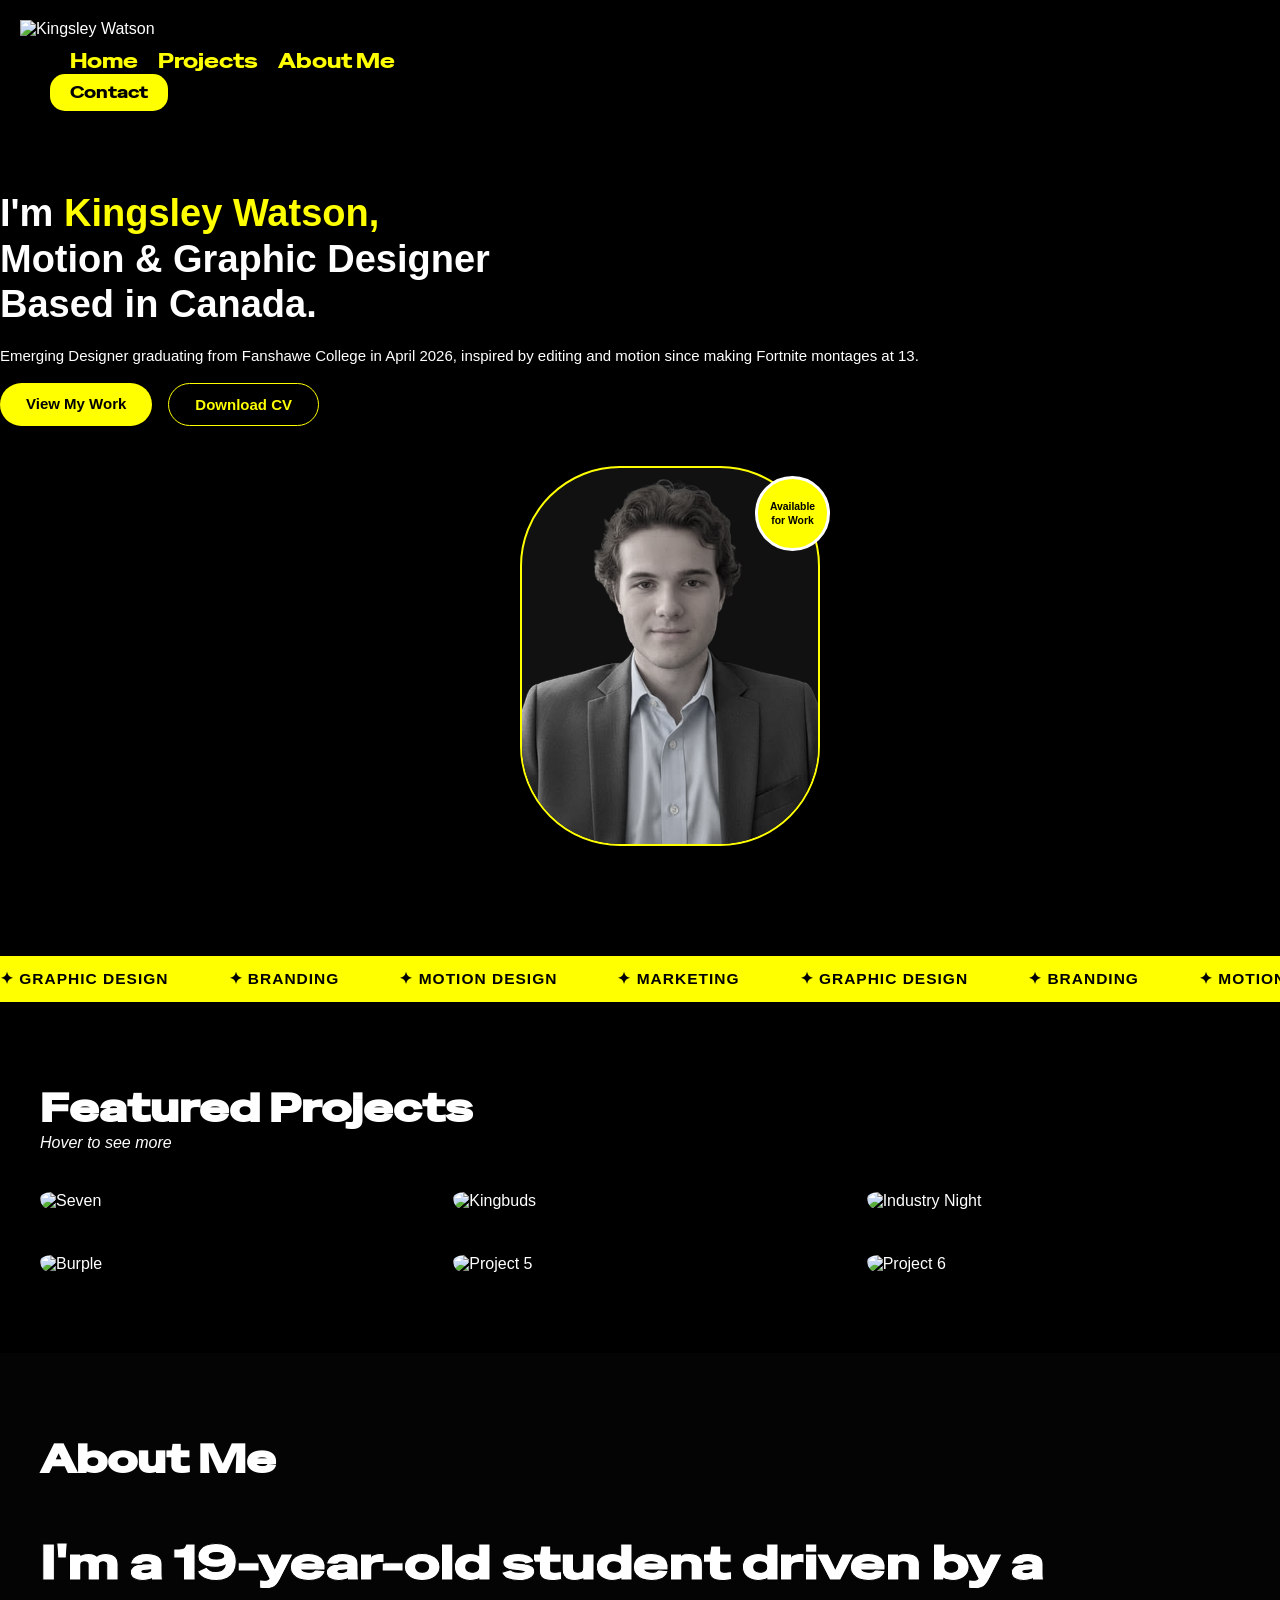
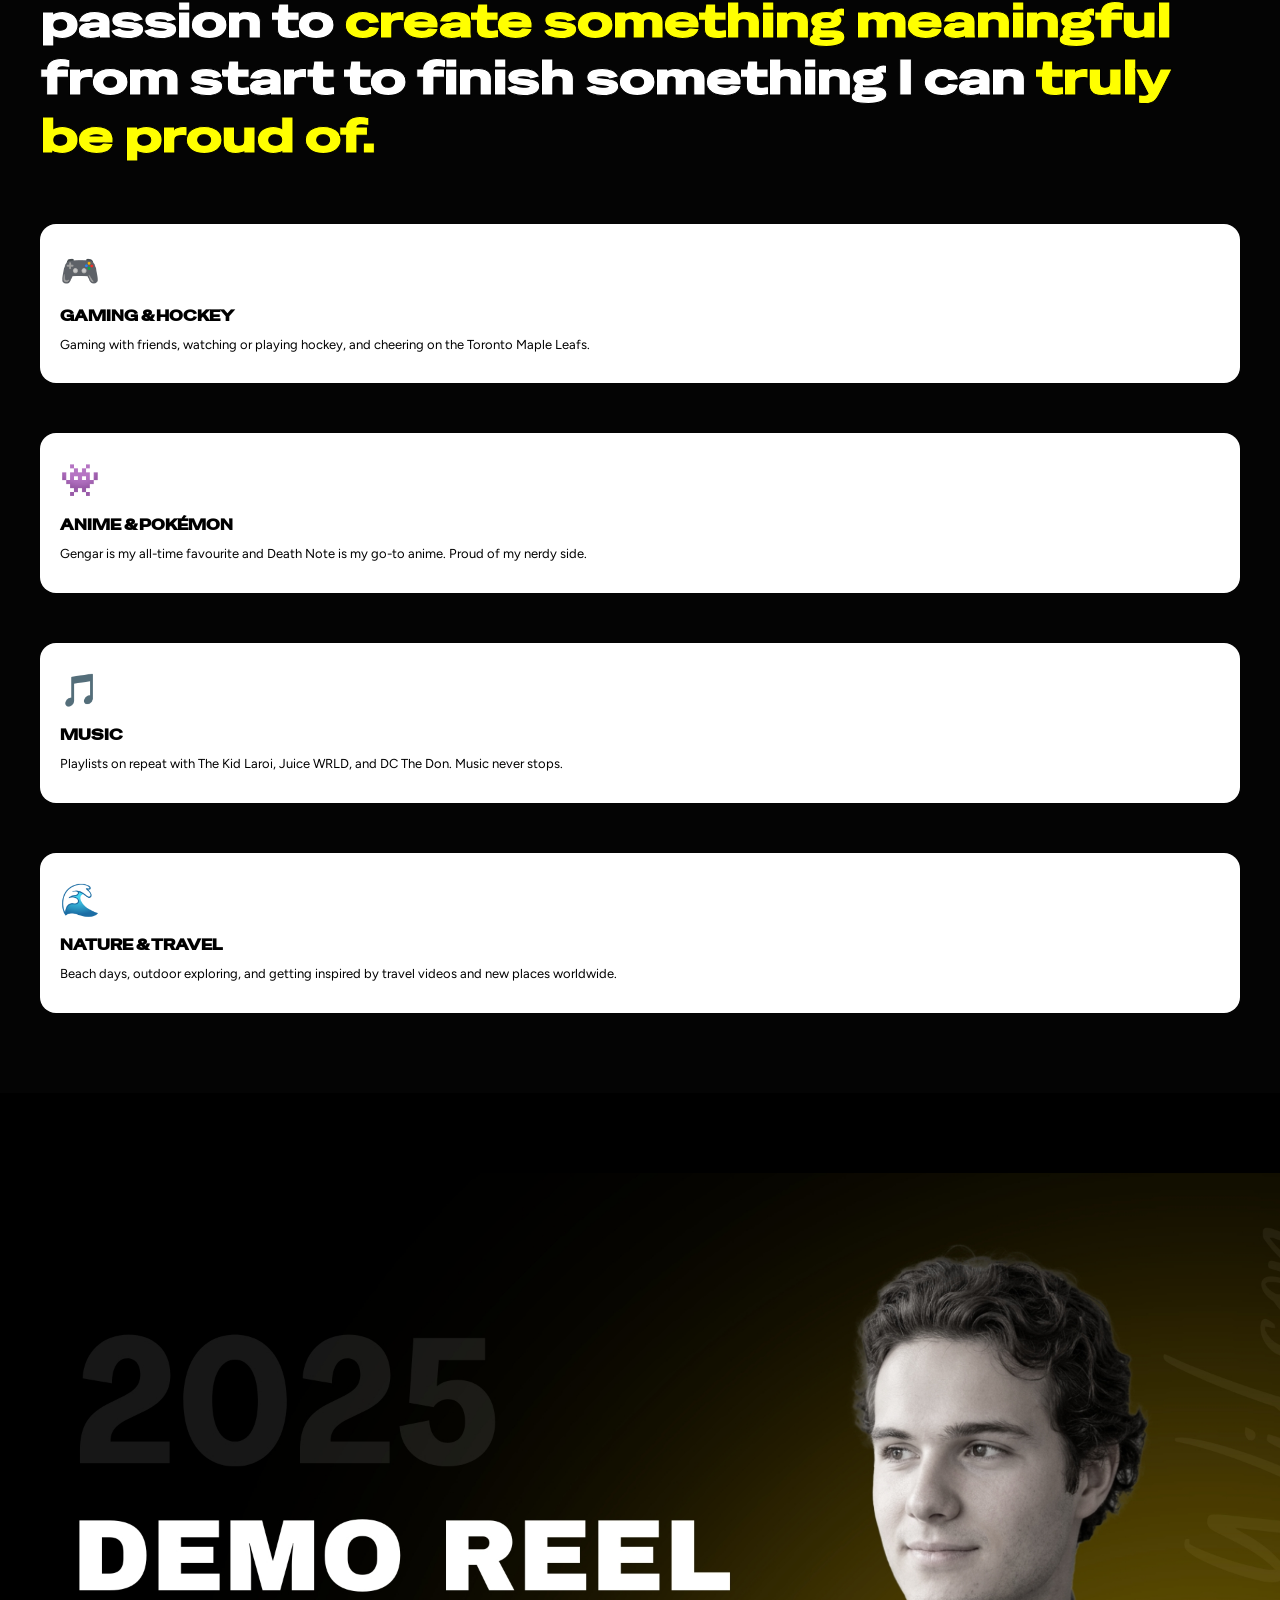
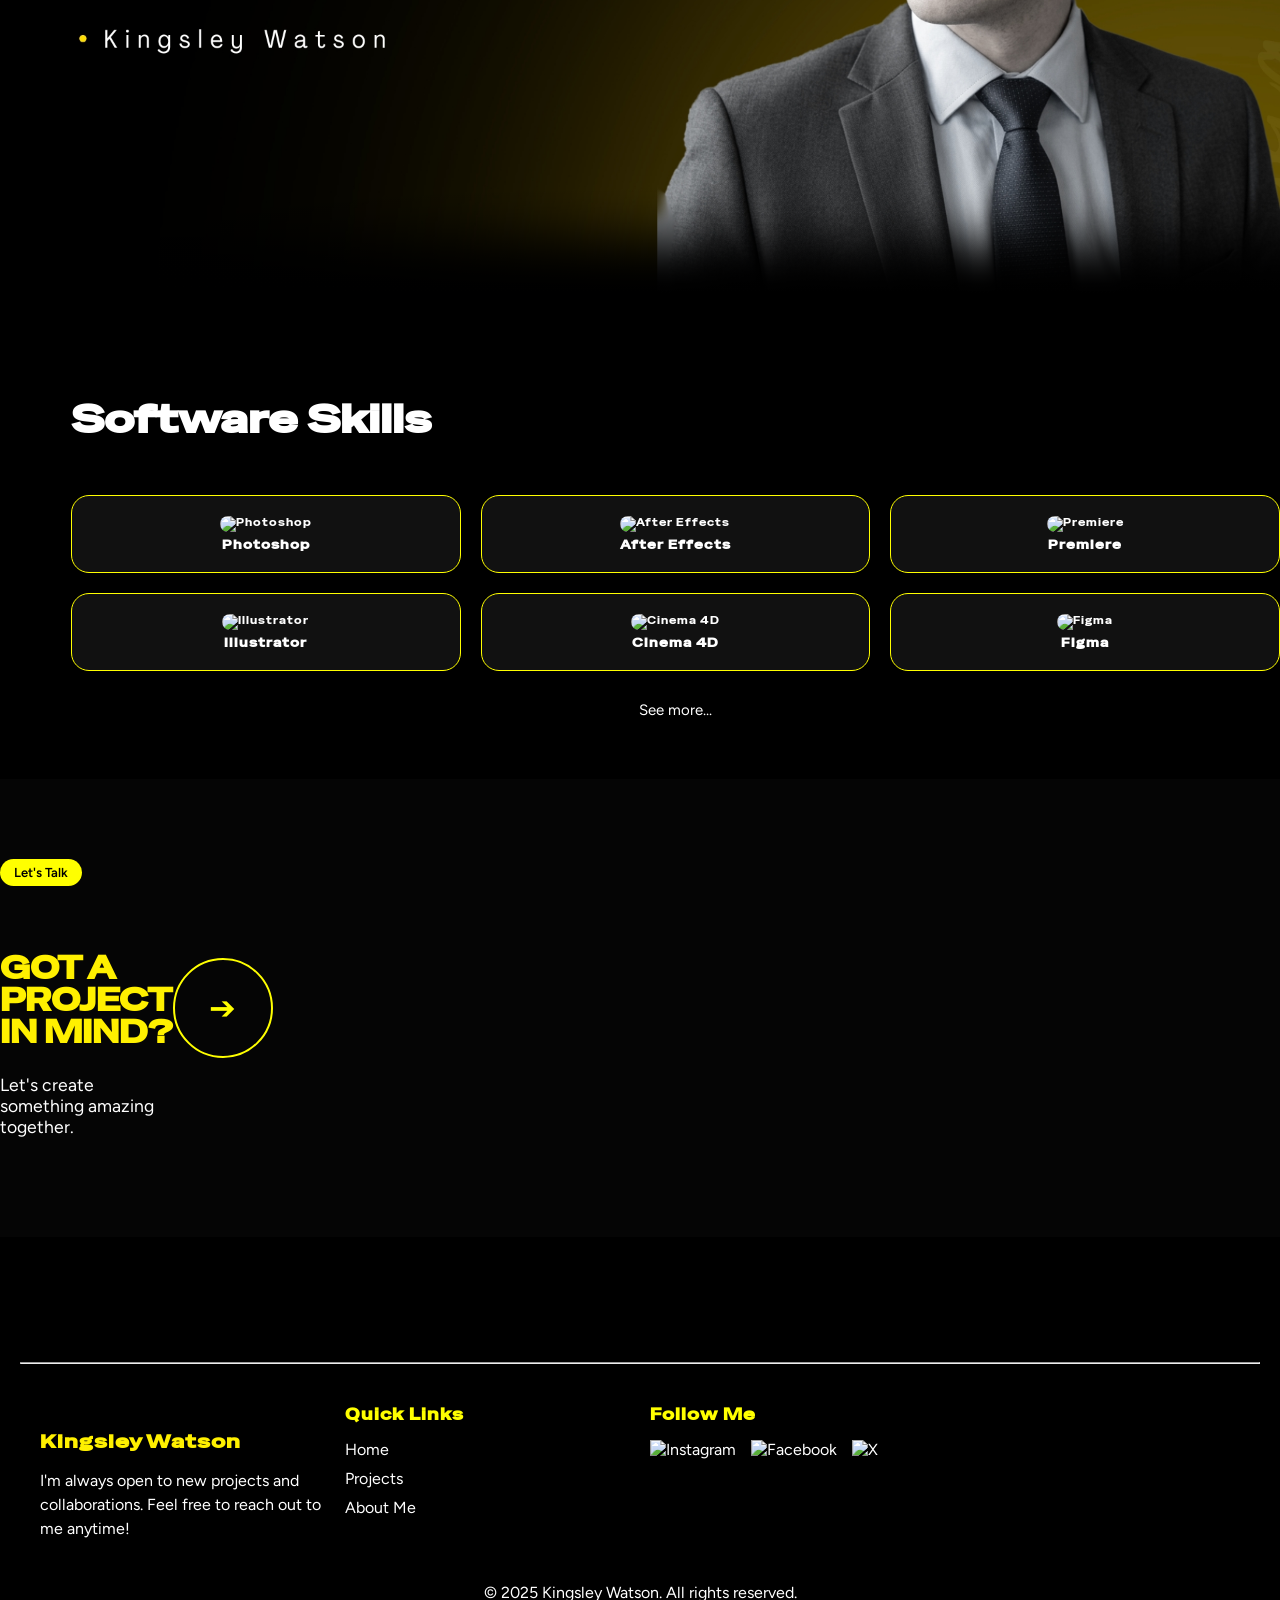
==== commit e1ec31c9: "gsap" ====
--- a/index.html
+++ b/index.html
@@ -9,6 +9,12 @@
   <link href="https://fonts.googleapis.com/css2?family=Anton&family=Figtree:ital,wght@0,300..900;1,300..900&family=Special+Gothic+Expanded+One&display=swap" rel="stylesheet">
   <link href="css/main.css" rel="stylesheet">
   <link href="css/grid.css" rel="stylesheet">
+  <script defer type="module" src="https://ajax.googleapis.com/ajax/libs/model-viewer/4.0.0/model-viewer.min.js"></script>
+  <script defer src="https://cdn.jsdelivr.net/npm/gsap@3.13.0/dist/gsap.min.js"></script>
+  <script defer src="https://cdn.jsdelivr.net/npm/gsap@3.13.0/dist/ScrollTrigger.min.js"></script>
+  <script defer src="https://cdn.jsdelivr.net/npm/gsap@3.13.0/dist/ScrollToPlugin.min.js"></script>
+  <script defer src="js/main.js"></script>
+  <script defer src="js/animations.js"></script>
 </head>
 
 <body>
@@ -25,12 +31,12 @@
     <div class="overlay m-col-start-5 m-col-end-10 l-col-start-5 l-col-end-10" id="overlay">
       <button id="close">&#10005;</button>
       <nav id="menu">
-        <ul>
-          <li><a href="index.html">Home</a></li>
-          <li><a href="project.html">Projects</a></li>
-          <li><a href="about-me.html">About Me</a></li>
-        </ul>
-      </nav>
+  <ul>
+    <li><a href="#hero">Home</a></li>
+    <li><a href="#featured-work">Projects</a></li>
+    <li><a href="#about">About Me</a></li>
+  </ul>
+</nav>
     </div>
 
     <div class="nav-cta m-col-span-2 l-col-start-11 l-col-end-12 ">
@@ -43,7 +49,7 @@
 
 <main>
 
-  <section class="hero">
+  <section class="hero" id="hero">
     <div class="grid-con hero-inner">
       <div class="hero-left col-span-4 m-col-span-6 l-col-start-2 l-col-end-7">
         
@@ -102,7 +108,7 @@
     </div>
   </div>
 
-<section class="featured-work grid-con">
+<section class="featured-work grid-con " id="featured-work">
   <h2 class="featured-heading l-col-start-2 l-col-end-12">Featured Projects</h2>
    <p class="featured-subtext l-col-start-2 l-col-end-12">Hover to see more</p>
   <div class="work-inner l-col-start-2 l-col-end-12">
@@ -170,7 +176,7 @@
   </div>
 </section>
 
-<section class="about-section">
+<section class="about-section" id="about">
   <div class="about-inner grid-con">
     <h2 class="featured-heading l-col-start-1 l-col-end-12">About Me</h2>
     
@@ -295,11 +301,13 @@
 
     <div class="footer-links col-span-4 m-col-span-4 l-col-span-4">
       <h4>Quick Links</h4>
-      <ul>
-        <li><a href="index.html">Home</a></li>
-        <li><a href="project.html">Projects</a></li>
-        <li><a href="contact.php">Contact</a></li>
-      </ul>
+      
+  <ul>
+    <li><a href="#hero">Home</a></li>
+    <li><a href="#featured-work">Projects</a></li>
+    <li><a href="#about">About Me</a></li>
+  </ul>
+
     </div>
 
     <div class="footer-social col-span-4 m-col-span-4 l-col-span-4">
@@ -316,14 +324,5 @@
     <p>&copy; 2025 Kingsley Watson. All rights reserved.</p>
   </div>
 </footer>
-
-<!-- Scripts -->
-<script src="https://cdn.jsdelivr.net/npm/gsap@3.13.0/dist/gsap.min.js"></script>
-<script type="module" src="https://ajax.googleapis.com/ajax/libs/model-viewer/4.0.0/model-viewer.min.js"></script>
-<script src="https://cdnjs.cloudflare.com/ajax/libs/gsap/3.5.0/gsap.min.js"></script>
-<script src="https://cdnjs.cloudflare.com/ajax/libs/gsap/3.5.0/ScrollTrigger.js"></script>
-<script src="js/main.js"></script>
-<script src="js/animations.js"></script>
-
 </body>
 </html>
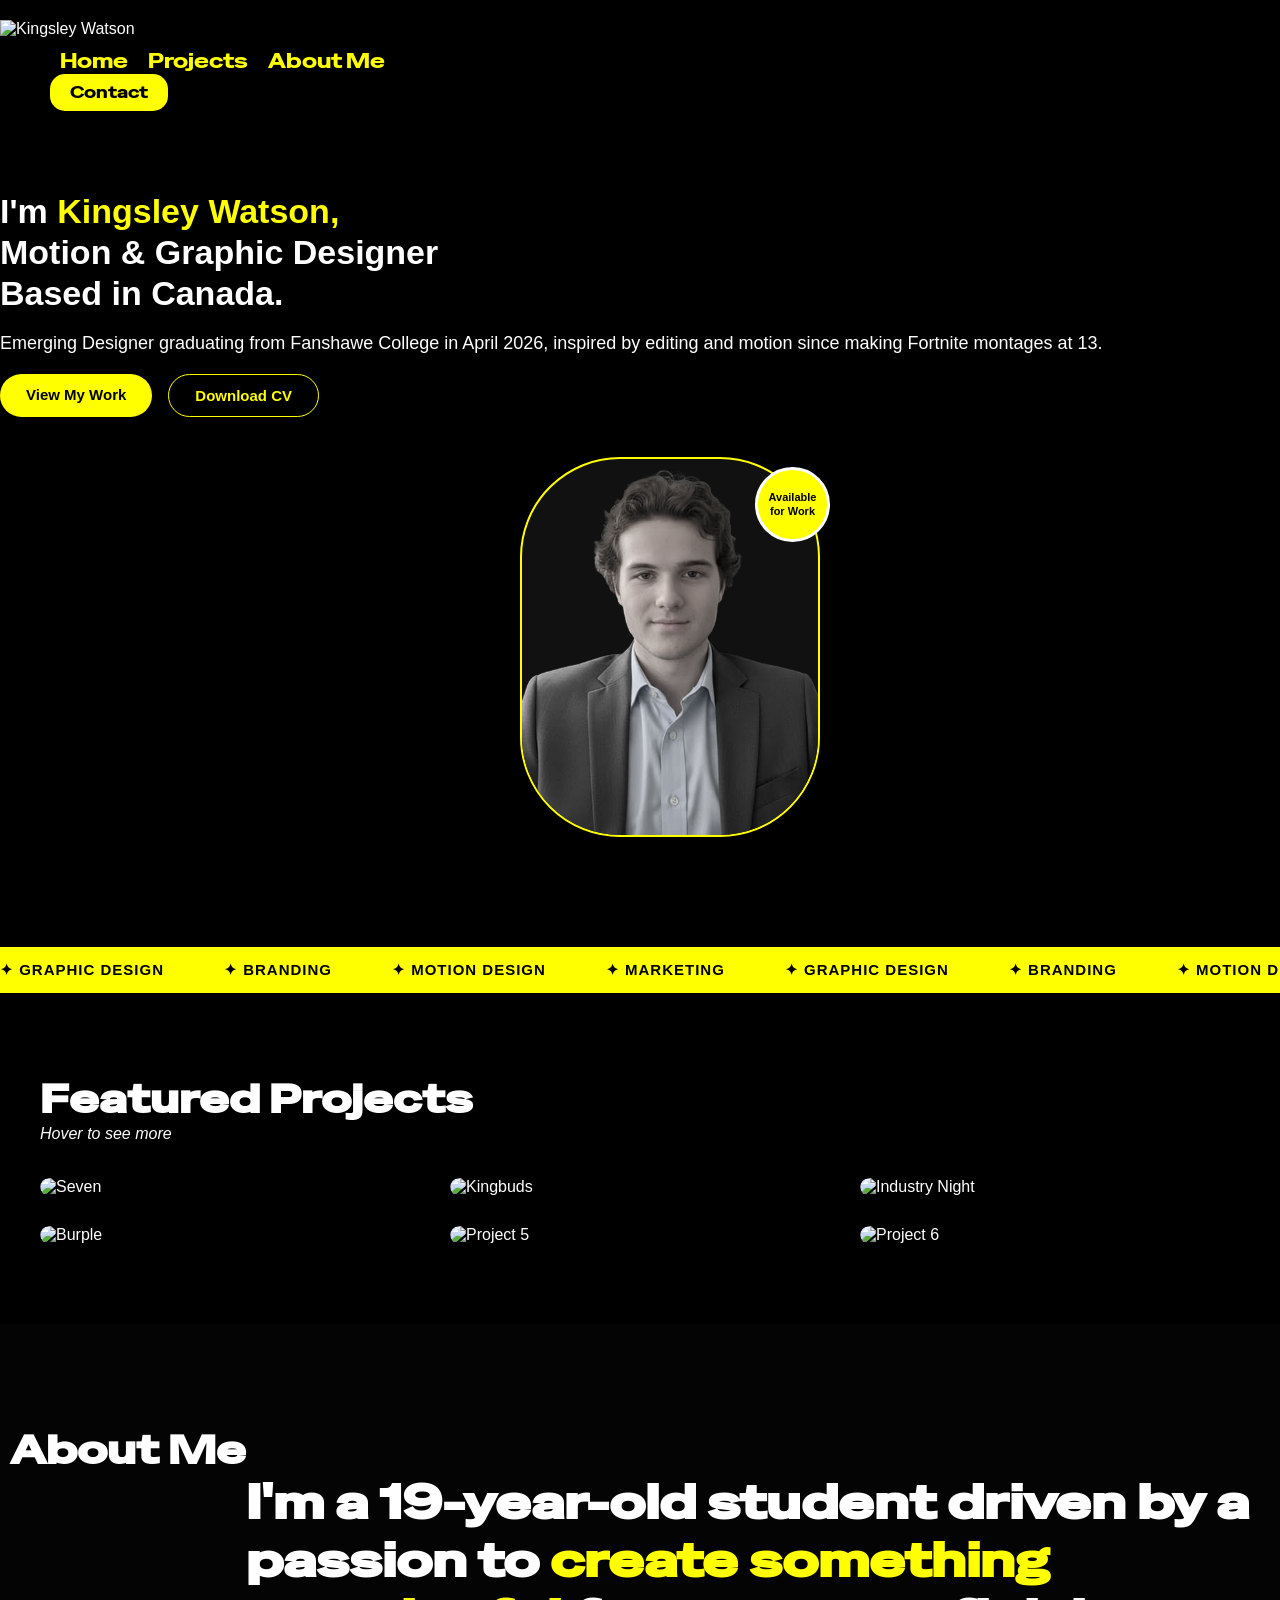
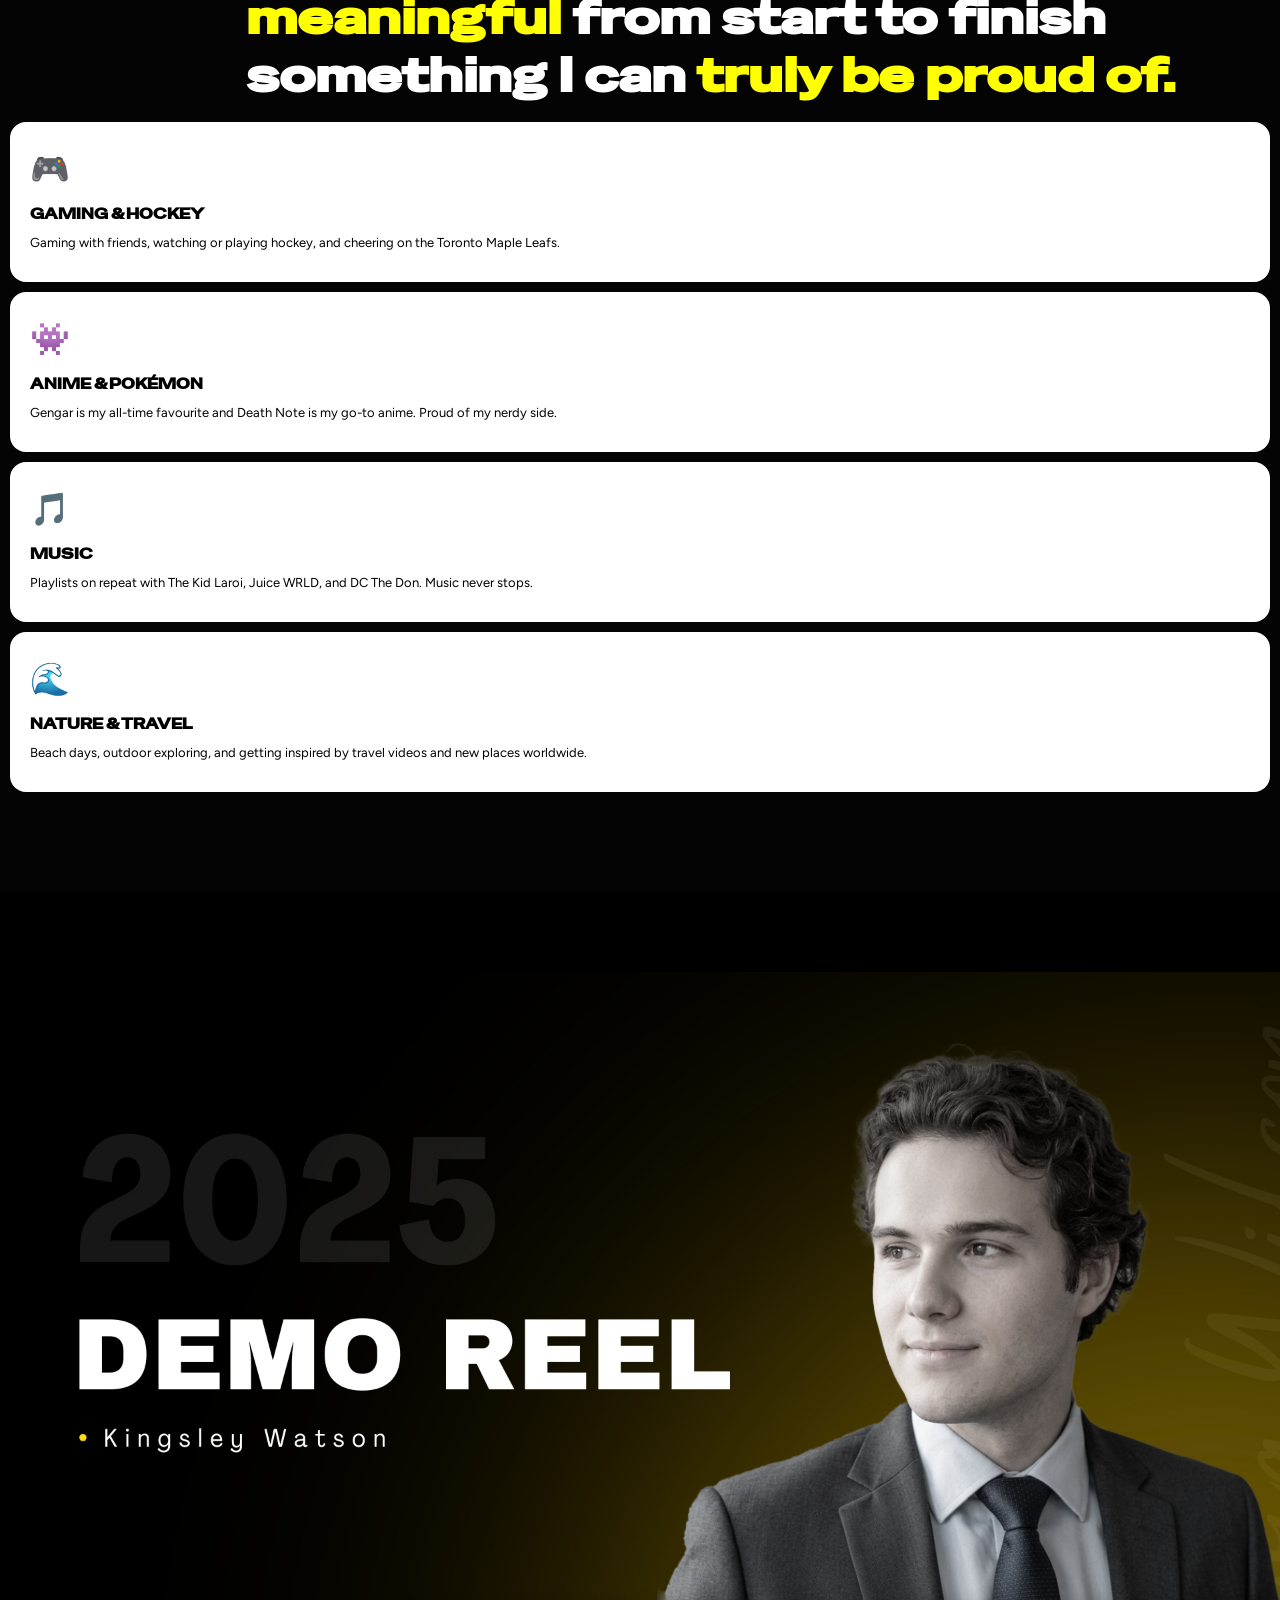
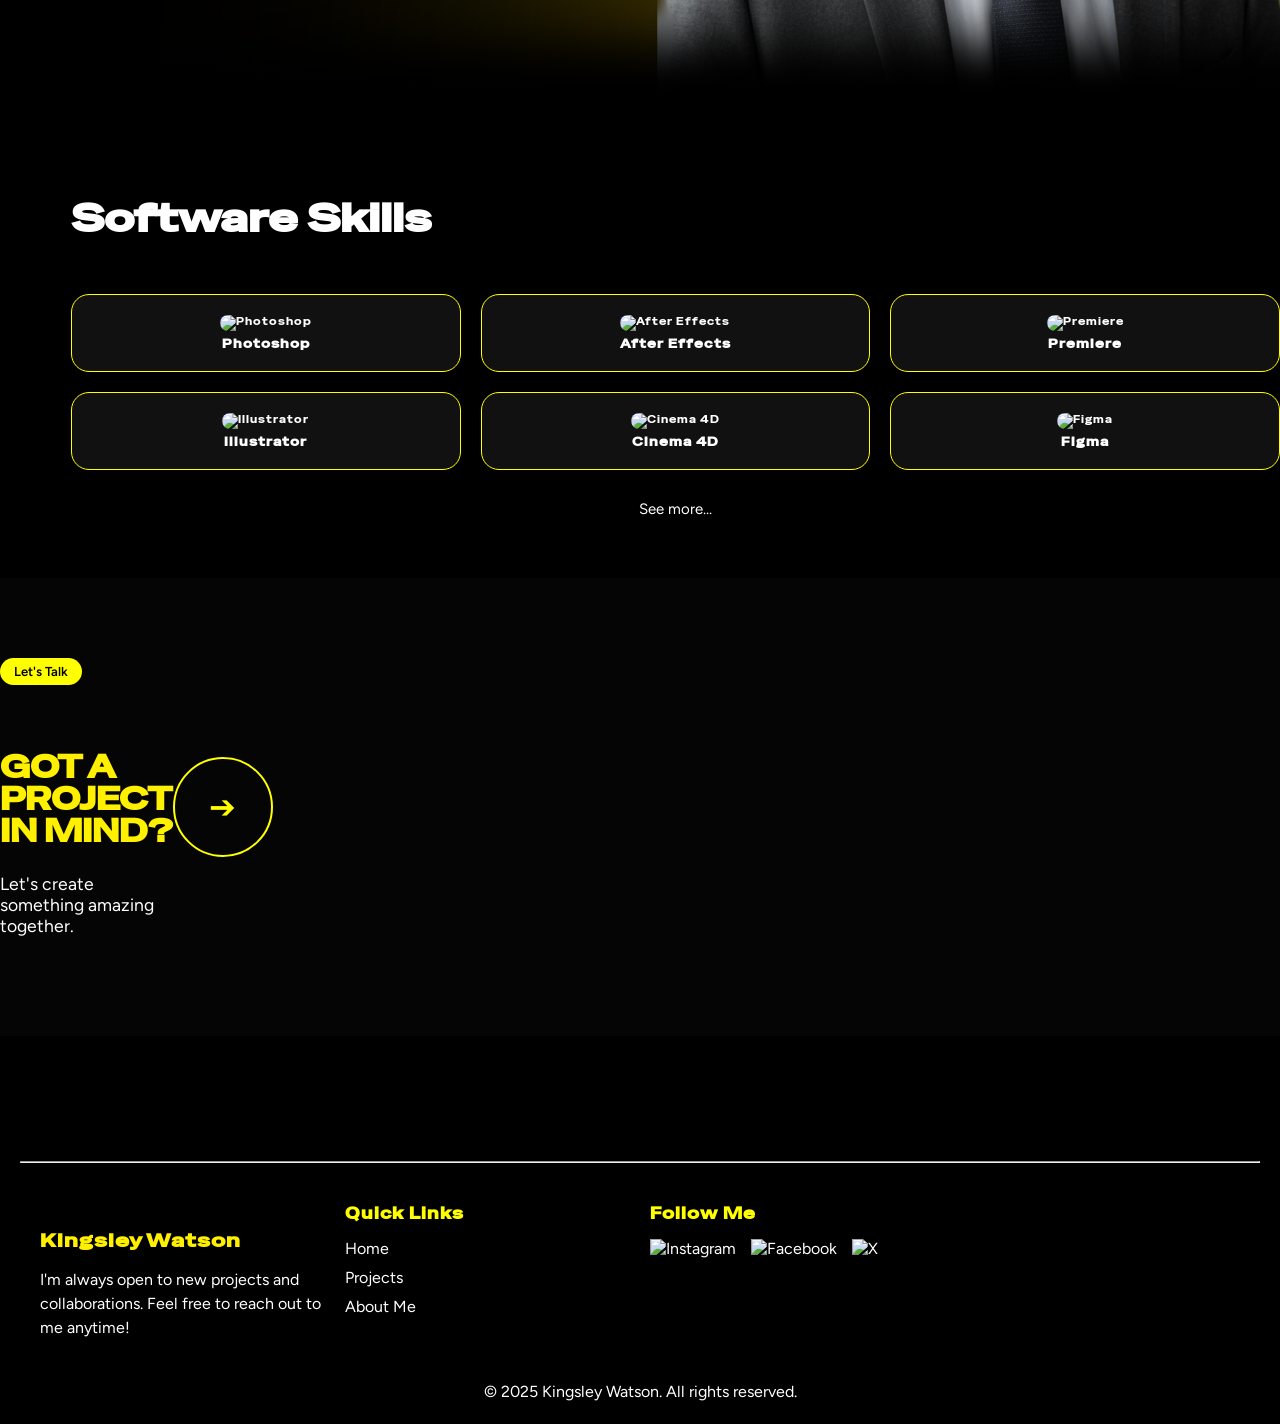
==== commit 910f5a0f: "finished css grid" ====
--- a/index.html
+++ b/index.html
@@ -26,7 +26,7 @@
       <img src="images/port-logo.png" alt="Kingsley Watson"/>
     </div>
 
-    <button id="hamburger" class="col-span-2">&#9776;</button>
+    <button id="hamburger" class="col-start-4 col-end-4">&#9776;</button>
 
     <div class="overlay m-col-start-5 m-col-end-10 l-col-start-5 l-col-end-10" id="overlay">
       <button id="close">&#10005;</button>
@@ -53,7 +53,7 @@
     <div class="grid-con hero-inner">
       <div class="hero-left col-span-4 m-col-span-6 l-col-start-2 l-col-end-7">
         
-        <h1>
+        <h1 class="highlight-m">
           I'm <span class="highlight">Kingsley Watson,</span><br/>
           Motion & Graphic Designer<br/>
           Based in Canada.
@@ -109,9 +109,9 @@
   </div>
 
 <section class="featured-work grid-con " id="featured-work">
-  <h2 class="featured-heading l-col-start-2 l-col-end-12">Featured Projects</h2>
-   <p class="featured-subtext l-col-start-2 l-col-end-12">Hover to see more</p>
-  <div class="work-inner l-col-start-2 l-col-end-12">
+  <h2 class="featured-heading col-span-full m-col-start-1 m-col-end-12 l-col-start-2 l-col-end-12">Featured Projects</h2>
+   <p class="featured-subtext col-span-full m-col-start-1 m-col-end-12 l-col-start-2 l-col-end-12">Hover to see more</p>
+  <div class="work-inner col-span-full l-col-start-2 l-col-end-12">
 
     <div class="work-box">
       <img src="images/1280-placeholder.jpg" alt="Seven" class="work-img">
@@ -178,7 +178,7 @@
 
 <section class="about-section" id="about">
   <div class="about-inner grid-con">
-    <h2 class="featured-heading l-col-start-1 l-col-end-12">About Me</h2>
+    <h2 class="featured-heading col-span-full l-col-start-1 l-col-end-12">About Me</h2>
     
     <div class="about-heading-wrap col-span-4 m-col-span-12 l-col-span-12">
       <h2 class="about-heading">
@@ -189,25 +189,25 @@
       </h2>
     </div>
 
-    <div class="about-card col-span-2 m-col-span-3 l-col-span-3">
+    <div class="about-card col-span-full m-col-span-3 l-col-span-3">
       <div class="card-icon">🎮</div>
       <h3 class="card-title">Gaming & Hockey</h3>
       <p class="card-text">Gaming with friends, watching or playing hockey, and cheering on the Toronto Maple Leafs.</p>
     </div>
 
-    <div class="about-card col-span-2 m-col-span-3 l-col-span-3">
+    <div class="about-card col-span-full m-col-span-3 l-col-span-3">
       <div class="card-icon">👾</div>
       <h3 class="card-title">Anime & Pokémon</h3>
       <p class="card-text">Gengar is my all-time favourite and Death Note is my go-to anime. Proud of my nerdy side.</p>
     </div>
 
-    <div class="about-card col-span-2 m-col-span-3 l-col-span-3">
+    <div class="about-card col-span-full m-col-span-3 l-col-span-3">
       <div class="card-icon">🎵</div>
       <h3 class="card-title">Music</h3>
       <p class="card-text">Playlists on repeat with The Kid Laroi, Juice WRLD, and DC The Don. Music never stops.</p>
     </div>
 
-    <div class="about-card col-span-2 m-col-span-3 l-col-span-3">
+    <div class="about-card col-span-full m-col-span-3 l-col-span-3">
       <div class="card-icon">🌊</div>
       <h3 class="card-title">Nature & Travel</h3>
       <p class="card-text">Beach days, outdoor exploring, and getting inspired by travel videos and new places worldwide.</p>
@@ -227,8 +227,8 @@
   </section>
 
 <section class="grid-con" id="portfolio-section">
-  <div class="portfolio-inner l-col-start-2 l-col-end-12">
-    <h2 class="featured-heading l-col-start-1 l-col-end-12">Software Skills</h2>
+  <div class="portfolio-inner col-span-full m-col-span-full l-col-start-2 l-col-end-12">
+    <h2 class="featured-heading col-span-full m-col-span-full l-col-start-1 l-col-end-12">Software Skills</h2>
 
     <div id="portfolio-container" class="skills-grid">
 
--- a/css/main.css
+++ b/css/main.css
@@ -1 +1 @@
-.contact-cta{background-color:#050505;margin-bottom:50px}.contact-inner{display:grid;grid-template-columns:repeat(4, 1fr);align-items:center;padding:80px 0;width:100%}@media(min-width: 768px){.contact-inner{grid-template-columns:repeat(12, 1fr)}}.contact-text{display:flex;flex-direction:column;gap:16px}.contact-pill{font-family:"Figtree",sans-serif;font-size:13px;font-weight:600;background-color:#ff0;color:#000;padding:6px 14px;border-radius:50px;width:-moz-fit-content;width:fit-content}.contact-heading{font-family:"Special Gothic Expanded One",sans-serif;font-size:clamp(40px,7vw,96px);color:#fff;line-height:1;text-transform:uppercase}.contact-sub{font-family:"Figtree",sans-serif;font-size:16px;color:gray}.contact-circle{width:100px;height:100px;border-radius:50%;border:2px solid #ff0;color:#ff0;font-size:32px;display:flex;align-items:center;justify-content:center;justify-self:end;text-decoration:none;transition:background-color .3s ease,color .3s ease}.contact-circle:hover{background-color:#ff0;color:#000}html{background-color:#fff}.full-width-header{background-color:#000;color:#fff;margin:0}.grid-con{display:grid}#header-logo img{height:70px;width:auto;margin-right:0;padding-left:0}.no-scroll{overflow:hidden;height:100vh}ul,li{margin:0;padding:0}header{padding-top:20px;padding-bottom:20px;background:#000;display:flex;justify-content:flex-end;margin:0}#hamburger,#close{font-size:32px;background:none;border:none;color:#ff0;cursor:pointer;margin-top:5px}.overlay{display:none;position:fixed;top:0;left:0;width:100%;height:100%;background-color:rgba(0,0,0,.9);color:#fff;justify-content:center;align-items:center;z-index:10000}.overlay.open{display:flex}#close{position:absolute;top:20px;left:20px}#menu ul{list-style-type:none;text-align:center}#menu li{margin:20px 0}#menu a{color:#fff;font-size:32px;text-decoration:none;font-family:"Figtree",sans-serif}#menu a:hover{color:#ff0}@media screen and (min-width: 768px){.no-scroll{overflow:auto;height:auto}#hamburger,#close{display:none}.overlay{display:block;position:static;width:auto;height:auto;background-color:rgba(0,0,0,0);color:#fff;overflow:hidden}#menu ul{display:flex;margin-left:70px;margin-top:10px}#menu ul li{display:inline;margin:0 20px 0 0}#menu ul li a{color:#ff0;text-decoration:none;transition:color .3s ease;font-family:"Special Gothic Expanded One",sans-serif;font-size:20px}#menu ul li a:hover{color:#fff}#menu a:hover{color:#fff}#header-logo img{height:75px;width:auto;margin-right:0;padding-left:0;margin-left:20px}}html{background-color:#000}body{background-color:#000}.hero{display:grid;background-color:#000;padding-bottom:50px}.grid-con{display:grid}#hero-img{width:90%;height:auto;margin:30px auto 0;border:4px solid #ff0;border-radius:100%;box-shadow:0 0 15px 1px #ff0;display:block}#text-col h1{color:#ff0;padding-left:20px;font-size:29px;font-family:"Special Gothic Expanded One",sans-serif;letter-spacing:1px;margin-top:60px}.p-topic{color:#ff0;padding-left:20px;padding-right:20px;font-size:18px;font-family:"Figtree",sans-serif}.p-desc{color:#fff;padding-left:20px;padding-right:20px;font-family:"Figtree",sans-serif}#m-text-col h1{color:#ff0;padding-left:20px;font-size:29px}#m-text-col p{color:#fff;padding-left:20px;padding-right:20px;font-family:"Figtree",sans-serif}.btn{display:inline-block;padding:12px 24px;color:#000;font-size:1rem;font-weight:bold;text-decoration:none;border:2px solid #ff0;border-radius:8px;cursor:pointer;transition:all .3s ease;margin-left:20px;background:#ff0;box-shadow:0 0 15px #ff0;font-family:"Figtree",sans-serif}.btn:hover{background-color:#000;color:#000;transform:scale(1.05)}@media(min-width: 768px){.hero{align-items:center}#text-col{display:flex;flex-direction:column;justify-content:center}#text-col h1,.p-topic,.p-desc{padding-left:0;padding-right:0;text-align:left}#text-col h1{font-size:25px}.p-topic,.p-desc{padding-left:0;padding-right:0;text-align:left;font-size:15px}.btn{margin-left:0;align-self:flex-start;width:auto}}@media(min-width: 1024px){.hero{align-items:center}#text-col{display:flex;flex-direction:column;justify-content:center}#text-col h1,.p-topic,.p-desc{padding-left:0;padding-right:0;text-align:left;margin-left:20px}#text-col h1{font-size:31px}.p-topic,.p-desc{padding-left:0;padding-right:0;text-align:left;font-size:20px}.btn{margin-left:0;align-self:flex-start;width:auto;margin-left:20px}#hero-img{width:90%;height:auto;margin:30px auto 0;border:4px solid #ff0;border-radius:100%;box-shadow:0 0 15px 1px #ff0;display:block;max-width:500px}}.box{background:#111;padding:20px;border-radius:16px;text-align:center;border:2px solid #ff0}.box-title{color:#ff0;font-size:22px;margin-bottom:10px}.box-sub{color:#fff;font-size:15px;margin-bottom:15px}.box-img{width:300px;height:auto;margin:0 auto;display:block;border-radius:20px}@media(max-width: 768px){.box{background:#111;padding-left:20px;padding-right:20px;padding-bottom:20px;padding-top:0;border-radius:16px;text-align:center;border:2px solid #fff000;margin-left:20px;margin-right:20px;margin-bottom:22px}.box-img{width:300px;height:auto;margin:0 auto;display:block;border-radius:20px}}.video-container{display:flex;justify-content:center;align-items:center;width:100%;background-color:#000;padding-bottom:30px;margin-top:80px;margin-bottom:70px}#hero-video{width:100%;height:auto;display:block}.section-line{border:0;height:2px;background:#ff0;width:auto}.demo-reel{color:#ff0;background-color:#000;padding-left:45px;padding-right:55px;margin-bottom:35px}.grid-con{display:grid}.featured-work{padding:80px 40px;background-color:#000}.work-box{position:relative;border-radius:16px;overflow:hidden;cursor:pointer}.work-box:hover .work-overlay{opacity:1}.work-box:hover .work-img{transform:scale(1.05)}.work-img{width:100%;height:300px;-o-object-fit:cover;object-fit:cover;display:block;transition:transform .4s ease}.work-overlay{position:absolute;inset:0;background:linear-gradient(to top, rgba(0, 0, 0, 0.92) 50%, rgba(0, 0, 0, 0.3) 100%);opacity:0;transition:opacity .3s ease;display:flex;flex-direction:column;justify-content:flex-end;padding:24px}.work-tag{font-family:"Figtree",sans-serif;font-size:11px;font-weight:600;text-transform:uppercase;letter-spacing:1.5px;color:#000;background-color:#ff0;padding:4px 10px;border-radius:50px;width:-moz-fit-content;width:fit-content;margin-bottom:10px}.work-title{font-family:"Special Gothic Expanded One",sans-serif;font-size:22px;color:#fff;margin-bottom:8px}.work-desc{font-family:"Figtree",sans-serif;font-size:13px;color:hsla(0,0%,100%,.7);line-height:1.6;margin-bottom:16px}.work-btn{font-family:"Figtree",sans-serif;font-size:13px;font-weight:700;color:#000;background-color:#ff0;padding:8px 16px;border-radius:50px;text-decoration:none;width:-moz-fit-content;width:fit-content;transition:opacity .2s ease}.work-btn:hover{opacity:.8}.btn-featured{display:block;padding:20px;margin-top:20px;background:#111;color:#fff000;font-weight:bold;font-size:1rem;border-radius:10px;text-decoration:none;transition:transform .3s ease,box-shadow .3s ease;font-family:"Special Gothic Expanded One",sans-serif;letter-spacing:1px;margin-left:20px;margin-right:20px}.btn-featured:hover{transform:translateY(-3px);box-shadow:0 8px 20px rgba(255,221,0,.4)}.service-box{background:#111;padding:10px;border:2px solid #fff000;border-radius:16px;text-align:center;color:#fff;transition:.3s ease;margin-bottom:15px}.service-box:hover{transform:translateY(-6px);box-shadow:0 10px 25px rgba(0,0,0,.3)}.service-box h3{font-size:15px;margin:0}.work-inner{display:grid;grid-template-columns:repeat(3, 1fr);gap:40px}@media(min-width: 768px){.work-box{background:#000;border-radius:16px;overflow:hidden;cursor:pointer;position:relative;transition:transform .3s ease,box-shadow .3s ease;width:100%}.work-img{width:80%;height:auto;display:block;border-radius:16px;margin:0 auto;padding-top:5px}.btn-featured{display:block;padding:20px;margin-top:20px;background:#111;color:#fff000;font-weight:bold;font-size:1rem;border-radius:10px;text-decoration:none;transition:transform .3s ease,box-shadow .3s ease;font-family:"Special Gothic Expanded One",sans-serif;letter-spacing:1px;margin-left:0;margin-right:0}.btn-featured:hover{transform:translateY(-3px);box-shadow:0 8px 20px rgba(255,221,0,.4)}}@media(min-width: 1024px){.work-box{background:#000;border-radius:16px;overflow:hidden;cursor:pointer;position:relative;transition:transform .3s ease,box-shadow .3s ease;width:100%}.work-img{width:100%;height:auto;display:block;border-radius:12px;margin:0 auto;padding-top:5px}.btn-featured{display:block;padding:20px;margin-top:20px;background:#111;color:#fff000;font-weight:bold;font-size:1rem;border-radius:10px;text-decoration:none;transition:transform .3s ease,box-shadow .3s ease;font-family:"Special Gothic Expanded One",sans-serif;letter-spacing:1px;margin-left:0;margin-right:0}.btn-featured:hover{transform:translateY(-3px);box-shadow:0 8px 20px rgba(255,221,0,.4)}}.p-work-box-link{display:block;text-decoration:none;color:inherit}.featured-heading{font-family:"Special Gothic Expanded One",sans-serif;font-size:40px;color:#fff}.featured-subtext{font-family:"Figtree",sans-serif;font-size:16px;color:#fff;margin-bottom:35px;font-style:italic}.portfolio-inner{grid-column:2/12}.skills-grid{display:grid;grid-template-columns:repeat(3, 1fr);gap:20px;margin-bottom:24px}.portfolio-box{background:#111;padding:20px;border-radius:18px;text-align:center;color:#fff;font-family:"Special Gothic Expanded One",sans-serif;letter-spacing:1px;font-size:10px;border:1px solid #ff0}.portfolio-box img{width:75px;border-radius:12px}.portfolio-box h3,.portfolio-box p{margin:0;margin-top:5px}.portfolio-box:hover{transform:translateY(-5px);box-shadow:0 0 15px #000;background:#111}.load-more-wrapper{text-align:center;margin-top:30px}#load-more-btn{background:none;border:none;padding:0;margin:0;font-size:15px;color:#fff;cursor:pointer;text-align:left;font-family:"Figtree",sans-serif;margin-bottom:60px}#load-more-btn:hover{color:#fff000;background:none}#portfolio-container{margin-top:50px}@media(min-width: 769px){#portfolio-container.grid-con{max-width:850px;margin:0 auto;padding:0 20px}}@media(min-width: 1200px){#portfolio-container.grid-con{max-width:1000px;margin:0 auto;padding:0 20px}}@media(min-width: 769px){#load-more.grid-con{max-width:850px;margin:0 auto;padding:0 20px}}@media(min-width: 1200px){#load-more.grid-con{max-width:1000px;margin:0 auto;padding:0 20px}}.grid-con{display:grid}.footer-container{padding-top:40px}.site-footer{background-color:#000;color:#fff;padding:75px 20px 20px 20px}.site-footer a{color:#fff;text-decoration:none;transition:color .3s ease;font-family:"Figtree",sans-serif}.site-footer a:hover{color:#ff0}.site-footer .footer-container{display:grid;grid-template-columns:repeat(4, 1fr);gap:20px;max-width:1200px;margin:0 auto}.site-footer h3{color:#fff000;margin-top:25px;margin-bottom:15px;font-family:"Special Gothic Expanded One",sans-serif;letter-spacing:1px}.site-footer h4{color:#ff0;margin-bottom:15px;font-family:"Special Gothic Expanded One",sans-serif;letter-spacing:1px}.site-footer p{font-family:"Figtree",sans-serif;font-size:16px;line-height:1.5}.site-footer ul{list-style:none;padding:0;margin:0}.site-footer ul li{margin-bottom:10px}.social-icons{display:flex;gap:15px}.social-icons img{width:30px;height:30px}.footer-bottom{text-align:center;margin-top:40px;font-size:14px;color:#fff}@media screen and (max-width: 767px){.site-footer .footer-container{grid-template-columns:1fr;text-align:center}.social-icons{justify-content:center}}@media screen and (min-width: 768px)and (max-width: 1199px){.site-footer .footer-container{grid-template-columns:repeat(3, 1fr);text-align:left}}.seven-hero{position:relative}.seven-hero-image{margin-top:40px}.seven-hero-img{width:100%;border-radius:16px;-o-object-fit:cover;object-fit:cover}.seven-overview{background-color:#000}.seven-overview-text{text-align:left}.seven-overview-title{font-size:50px;font-weight:bold;margin-bottom:1rem;color:#fff000;font-family:"Special Gothic Expanded One",sans-serif;letter-spacing:1px}.seven-overview-subtitle{font-size:15px;font-weight:bold;margin-bottom:5px;color:#fff;font-family:"Special Gothic Expanded One",sans-serif;letter-spacing:1px}.seven-overview-desc{font-size:15px;line-height:1.6;color:#fff;font-family:"Figtree",sans-serif}.seven-overview-tags{display:flex;gap:1rem;flex-wrap:wrap;margin-bottom:20px;margin-top:20px;font-family:"Figtree",sans-serif}.seven-overview-tag{background-color:#fff000;color:#111;padding:6px 12px;border-radius:8px;font-size:.85rem;font-weight:bold}.seven-goal{background-color:#111}.seven-goal-text{text-align:left}.seven-goal-title{font-size:25px;font-weight:bold;margin-bottom:10px;font-family:"Special Gothic Expanded One",sans-serif;letter-spacing:1px;color:#fff000}.seven-goal-list{font-size:15px;line-height:1.5;color:#fff;padding-left:15px;font-family:"Figtree",sans-serif}.seven-goal-list li{margin-bottom:1rem}.seven-process{background-color:#111}.seven-process-text{text-align:left}.seven-process-title{font-size:25px;font-weight:bold;margin-bottom:10px;color:#fff000;font-family:"Special Gothic Expanded One",sans-serif;letter-spacing:1px}.seven-process-desc{font-size:15px;line-height:1.5;color:#fff;font-family:"Figtree",sans-serif}.seven-problem{background-color:#111}.seven-problem-text{text-align:left}.seven-problem-title{font-size:25px;font-weight:bold;margin-bottom:10px;color:#fff000;font-family:"Special Gothic Expanded One",sans-serif;letter-spacing:1px}.seven-problem-desc{font-size:15px;line-height:1.5;color:#fff;font-family:"Figtree",sans-serif}.seven-deepdive{display:grid;gap:20px;margin-top:60px;margin-bottom:60px;padding-top:35px}.seven-deepdive-wrapper{text-align:center}.seven-deepdive-img{width:100%;border-radius:16px;-o-object-fit:cover;object-fit:cover}@media(max-width: 768px){.seven-deepdive-wrapper{grid-column:span 4 !important;margin:0 auto}}@media(min-width: 769px){.seven-deepdive-wrapper{margin:0 auto}}.seven-video{display:flex;justify-content:center;align-items:center;width:100%;background-color:#000;padding-top:30px}.seven-video-wrapper{width:100%;max-width:1200px;margin:0 auto;display:flex;justify-content:center;align-items:center}.seven-video-element{width:100%;height:auto;display:block;border-radius:12px;box-shadow:0 8px 20px rgba(0,0,0,.5)}.seven-result{background-color:#000}.seven-result-text{text-align:left}.seven-result-title{font-size:25px;font-weight:bold;margin-bottom:10px;color:#fff000;font-family:"Special Gothic Expanded One",sans-serif;letter-spacing:1px}.seven-result-desc{font-size:15px;line-height:1.5;color:#fff;font-family:"Figtree",sans-serif}.contact-page{display:grid;gap:20px;padding:40px 20px;justify-items:center;align-items:center;text-align:center}.contact-text h2{font-size:2rem;margin-bottom:10px;color:#fff000;margin-top:0}.contact-text p{font-size:1.1rem;color:#fff;margin-bottom:20px}.contact-form{width:100%;max-width:800px;display:flex;flex-direction:column;gap:15px;border-radius:12px;color:#fff;margin-bottom:50px}.contact-form input,.contact-form textarea{width:100%;padding:15px;border-radius:8px;border:2px solid #fff000;background:#333;color:#fff}.contact-form input::-moz-placeholder, .contact-form textarea::-moz-placeholder{color:#ccc;font-family:"Figtree",sans-serif}.contact-form input::placeholder,.contact-form textarea::placeholder{color:#ccc;font-family:"Figtree",sans-serif}.form-button-wrapper{display:flex;justify-content:flex-end}.contact-form button{padding:12px 25px;border:none;border-radius:8px;cursor:pointer;background:linear-gradient(90deg, #fff000, #ff7f00);color:#111;font-weight:bold;transition:transform .2s,box-shadow .2s;margin-left:275px}.contact-form button:hover{transform:translateY(-2px);box-shadow:20px #fff000}@media(min-width: 769px){.contact-form button{padding:12px 25px;border:none;border-radius:8px;cursor:pointer;background:linear-gradient(90deg, #fff000, #ff7f00);color:#111;font-weight:bold;transition:transform .2s,box-shadow .2s;margin-left:600px}.contact-text h2{font-size:2rem;margin-bottom:10px;color:#fff000;margin-top:50px}.contact-form{width:100%;max-width:800px;display:flex;flex-direction:column;gap:15px;border-radius:12px;color:#fff;margin-bottom:0px}}.p-contact-page{display:grid;gap:20px;padding:40px 20px;justify-items:center;align-items:center;text-align:center}.p-contact-text h2{font-size:2rem;margin-bottom:0;color:#fff000;margin-top:0;font-family:"Special Gothic Expanded One",sans-serif;letter-spacing:1px}.p-contact-text p{font-size:15px;color:#fff;margin-bottom:20px;font-family:"Figtree",sans-serif}@media(min-width: 769px){.p-contact-text h2{font-size:40px;margin-bottom:10px;color:#fff000;margin-top:50px}.p-contact-text p{font-size:20px;color:#fff;margin-bottom:20px;font-family:"Figtree",sans-serif}}.grid-con{display:grid}.p-featured-work{background:#000;color:#fff;text-align:center;display:flex;justify-content:center;align-items:center}.p-section-title{font-size:2rem;margin-bottom:40px;color:#fff000}.p-work-box{background:#111;border-radius:16px;overflow:hidden;cursor:pointer;position:relative;transition:transform .3s ease,box-shadow .3s ease;margin:0 auto 25px auto;width:90%;padding-bottom:5px;margin-bottom:25px}.p-work-box:hover{transform:translateY(-6px);box-shadow:0 12px 30px rgba(255,221,0,.3)}.p-work-img{width:70%;height:auto;display:block;border-radius:16px;margin:0 auto;padding-top:5px}.p-work-title{margin:15px 0 10px 0;font-size:1.2rem;color:#fff000;font-family:"Special Gothic Expanded One",sans-serif;letter-spacing:1px}.p-work-desc{max-height:0;opacity:0;overflow:hidden;transition:max-height .4s ease,opacity .4s ease;padding:0 15px;color:#fff;font-size:.95rem;line-height:1.4;text-align:center}.p-work-box.active .work-desc{max-height:200px;opacity:1;margin-top:10px}.p-btn-featured{display:block;padding:20px;margin-top:20px;background:#111;color:#fff000;font-weight:bold;font-size:1rem;border-radius:10px;text-decoration:none;transition:transform .3s ease,box-shadow .3s ease;font-family:"Special Gothic Expanded One",sans-serif;letter-spacing:1px;margin-left:20px;margin-right:20px}.p-btn-featured:hover{transform:translateY(-3px);box-shadow:0 8px 20px rgba(255,221,0,.4)}.p-service-box{background:#111;padding:10px;border:2px solid #fff000;border-radius:16px;text-align:center;color:#fff;transition:.3s ease;margin-bottom:15px}.p-service-box:hover{transform:translateY(-6px);box-shadow:0 10px 25px rgba(0,0,0,.3)}.p-service-box h3{font-size:15px;margin:0}@media(min-width: 768px){.p-work-box{background:#111;border-radius:16px;overflow:hidden;cursor:pointer;position:relative;transition:transform .3s ease,box-shadow .3s ease;width:100%;padding-bottom:5px;margin-bottom:25px}.p-work-img{width:80%;height:auto;display:block;border-radius:16px;margin:0 auto;padding-top:5px}.p-btn-featured{display:block;padding:20px;margin-top:20px;background:#111;color:#fff000;font-weight:bold;font-size:1rem;border-radius:10px;text-decoration:none;transition:transform .3s ease,box-shadow .3s ease;font-family:"Special Gothic Expanded One",sans-serif;letter-spacing:1px;margin-left:0;margin-right:0}.p-btn-featured:hover{transform:translateY(-3px);box-shadow:0 8px 20px rgba(255,221,0,.4)}}@media(min-width: 1024px){.p-work-box{background:#111;border-radius:16px;overflow:hidden;cursor:pointer;position:relative;transition:transform .3s ease,box-shadow .3s ease;width:100%;padding-bottom:5px;margin-bottom:25px}.p-work-img{width:80%;height:auto;display:block;border-radius:16px;margin:0 auto;padding-top:5px}.p-btn-featured{display:block;padding:20px;margin-top:20px;background:#111;color:#fff000;font-weight:bold;font-size:1rem;border-radius:10px;text-decoration:none;transition:transform .3s ease,box-shadow .3s ease;font-family:"Special Gothic Expanded One",sans-serif;letter-spacing:1px;margin-left:0;margin-right:0}.p-btn-featured:hover{transform:translateY(-3px);box-shadow:0 8px 20px rgba(255,221,0,.4)}}.p-work-img{width:80%;height:auto;display:block;border-radius:16px;margin:0 auto;padding-top:5px}*{margin:0;padding:0;box-sizing:border-box}body{background-color:#000;color:#fff;font-family:"Segoe UI",sans-serif;min-height:100vh;display:flex;flex-direction:column}.grid-con{display:grid}.hero{flex:1}.hero-inner{align-items:center;row-gap:40px;padding-top:60px;padding-bottom:60px}.hero-left{display:flex;flex-direction:column;gap:15px}.greeting-badge{display:inline-block;border:1px solid #ff0;color:#ff0;font-size:14px;padding:6px 16px;border-radius:4px;width:-moz-fit-content;width:fit-content;letter-spacing:1px}.hero-left h1{font-size:38px;font-weight:800;line-height:1.2;color:#fff}.highlight{color:#ff0}.hero-left p{color:#fff;font-size:15px;line-height:1.7}.hero-buttons{display:flex;flex-wrap:wrap;gap:16px}.btn-primary{background-color:#ff0;color:#000;padding:12px 26px;border-radius:25px;font-weight:700;font-size:15px;text-decoration:none;transition:background .2s}.btn-primary:hover{background-color:#ffff96}.btn-secondary{border:1px solid #ff0;color:#ff0;padding:12px 26px;border-radius:25px;font-weight:600;font-size:15px;text-decoration:none;transition:background .2s,color .2s}.btn-secondary:hover{background-color:#ff0;color:#000}.hero-right{display:flex;justify-content:center;align-items:flex-end}.photo-wrapper{position:relative;width:300px;height:380px;margin-left:60px}.profile-photo{width:100%;height:100%;-o-object-fit:cover;object-fit:cover;border-radius:100px;border:2px solid #ff0;background-color:#111;display:block}.tag{position:absolute;background-color:#111;border:1px solid #333;color:#fff;padding:8px 16px;border-radius:20px;font-size:.8rem;font-weight:600;white-space:nowrap}.tag-designer{bottom:60px;left:-30px;border-left:3px solid #ff0}.tag-ux{top:80px;right:-20px;border-left:3px solid #ff0}.badge-circle{position:absolute;top:10px;right:-10px;width:75px;height:75px;border-radius:50%;background-color:#ff0;color:#000;font-size:.65rem;font-weight:700;display:flex;align-items:center;justify-content:center;text-align:center;line-height:1.3;border:3px solid #fff}.ticker-bar{background-color:#ff0;overflow:hidden;padding:14px 0;white-space:nowrap}.ticker-track{display:inline-flex;gap:60px;animation:ticker 60s linear infinite}.ticker-track span{color:#000;font-weight:700;font-size:15.5px;text-transform:uppercase;letter-spacing:1px}@keyframes ticker{0%{transform:translateX(0)}100%{transform:translateX(-50%)}}header{justify-content:space-between;align-items:center}.about-section{background-color:#040404;padding:80px 40px;color:#000}.about-top{display:flex;justify-content:space-between;align-items:center}.about-pill{font-family:"Figtree",sans-serif;font-size:13px;font-weight:600;background-color:#ff0;color:#000;padding:10px 20px;border-radius:50px}.about-heading-wrap{margin-bottom:8px;margin-top:50px}.about-heading{font-family:"Special Gothic Expanded One",sans-serif;font-size:clamp(24px,4vw,48px);font-weight:700;line-height:1.2;color:#fff;-webkit-text-stroke:1px #000}.about-highlight{color:#ff0;-webkit-text-stroke:1px #000}.about-card{background-color:#fff;border-radius:16px;padding:28px 20px;transition:background-color .3s ease,transform .2s ease;margin-top:50px;margin-bottom:0px}.about-card:hover{background-color:#ff0;transform:translateY(-4px)}.card-icon{font-size:32px;margin-bottom:16px}.card-title{font-family:"Special Gothic Expanded One",sans-serif;font-size:15px;color:#000;margin-bottom:10px;text-transform:uppercase}.card-text{font-family:"Figtree",sans-serif;font-size:13px;color:#000;line-height:1.6}.btn-contact{font-family:"Special Gothic Expanded One",sans-serif;font-size:16px;color:#000;background-color:#ff0;border:none;border-radius:15px;padding:8px 20px;cursor:pointer;margin-left:50px}.btn-contact:hover{opacity:.85}/*# sourceMappingURL=main.css.map */+.contact-cta{background-color:#050505;margin-bottom:50px}.contact-inner{display:grid;grid-template-columns:repeat(4, 1fr);align-items:center;padding:80px 0;width:100%}@media(min-width: 768px){.contact-inner{grid-template-columns:repeat(12, 1fr)}}.contact-text{display:flex;flex-direction:column;gap:16px}.contact-pill{font-family:"Figtree",sans-serif;font-size:13px;font-weight:600;background-color:#ff0;color:#000;padding:6px 14px;border-radius:50px;width:-moz-fit-content;width:fit-content}.contact-heading{font-family:"Special Gothic Expanded One",sans-serif;font-size:clamp(40px,7vw,96px);color:#fff;line-height:1;text-transform:uppercase}.contact-sub{font-family:"Figtree",sans-serif;font-size:16px;color:gray}.contact-circle{width:100px;height:100px;border-radius:50%;border:2px solid #ff0;color:#ff0;font-size:32px;display:flex;align-items:center;justify-content:center;justify-self:end;text-decoration:none;transition:background-color .3s ease,color .3s ease}.contact-circle:hover{background-color:#ff0;color:#000}html{background-color:#fff}.full-width-header{background-color:#000;color:#fff;margin:0}.grid-con{display:grid}#header-logo img{height:70px;width:auto;margin-right:0;padding-left:0}.no-scroll{overflow:hidden;height:100vh}ul,li{margin:0;padding:0}header{padding-top:20px;padding-bottom:20px;background:#000;display:flex;justify-content:space-between;align-items:center;margin:0}#hamburger,#close{font-size:32px;background:none;border:none;color:#ff0;cursor:pointer;margin-top:5px;margin-left:50px}.overlay{display:none;position:fixed;top:0;left:0;width:100%;height:100%;background-color:rgba(0,0,0,.9);color:#fff;justify-content:center;align-items:center;z-index:10000}.overlay.open{display:flex}#close{position:absolute;top:30px;right:55px}#menu ul{list-style-type:none;text-align:center}#menu li{margin:20px 0}#menu a{color:#fff;font-size:32px;text-decoration:none;font-family:"Figtree",sans-serif}#menu a:hover{color:#ff0}.nav-cta{display:none}@media screen and (min-width: 768px){.no-scroll{overflow:auto;height:auto}#hamburger,#close{display:none}.overlay{display:block;position:static;width:auto;height:auto;background-color:rgba(0,0,0,0);color:#fff;overflow:hidden}#menu ul{display:flex;margin-left:20px;margin-top:10px;gap:20px}#menu ul li{display:inline;margin:0}#menu ul li a{color:#ff0;text-decoration:none;transition:color .3s ease;font-family:"Special Gothic Expanded One",sans-serif;font-size:16px}#menu ul li a:hover{color:#fff}#header-logo img{height:75px;width:auto;margin-left:0px}.nav-cta{display:block;margin-right:20px}}@media screen and (min-width: 1200px){.no-scroll{overflow:auto;height:auto}#hamburger,#close{display:none}.overlay{display:block;position:static;width:auto;height:auto;background-color:rgba(0,0,0,0);color:#fff;overflow:hidden}#menu ul{display:flex;margin-left:60px;margin-top:10px;gap:20px}#menu ul li{display:inline;margin:0}#menu ul li a{color:#ff0;text-decoration:none;transition:color .3s ease;font-family:"Special Gothic Expanded One",sans-serif;font-size:20px}#menu ul li a:hover{color:#fff}#header-logo img{height:100px;width:auto;margin-left:0px}.nav-cta{display:block;margin-right:20px}}html{background-color:#000}body{background-color:#000}.grid-con{display:grid}.hero{display:grid;background-color:#000;padding-bottom:50px}#hero-img{width:90%;height:auto;margin:30px auto 0;border:4px solid #ff0;border-radius:100%;box-shadow:0 0 15px 1px #ff0;display:block}#text-col h1{color:#ff0;padding-left:20px;font-size:22px;font-family:"Special Gothic Expanded One",sans-serif;letter-spacing:1px;margin-top:60px}#hero h1{font-size:34px;text-align:center}#hero p{font-size:14px;text-align:center}.p-topic{color:#ff0;padding-left:20px;padding-right:20px;font-size:14px;font-family:"Figtree",sans-serif}.p-desc{color:#fff;padding-left:20px;padding-right:20px;font-size:14px;font-family:"Figtree",sans-serif}#m-text-col h1{color:#ff0;padding-left:20px;font-size:29px}#m-text-col p{color:#fff;padding-left:20px;padding-right:20px;font-family:"Figtree",sans-serif}.btn{display:inline-block;padding:12px 24px;color:#000;font-size:1rem;font-weight:bold;text-decoration:none;border:2px solid #ff0;border-radius:8px;cursor:pointer;transition:all .3s ease;margin-left:20px;background:#ff0;box-shadow:0 0 15px #ff0;font-family:"Figtree",sans-serif}.btn:hover{background-color:#000;color:#000;transform:scale(1.05)}.box{background:#111;padding:20px;border-radius:16px;text-align:center;border:2px solid #ff0}.box-title{color:#ff0;font-size:22px;margin-bottom:10px}.box-sub{color:#fff;font-size:15px;margin-bottom:15px}.box-img{width:300px;height:auto;margin:0 auto;display:block;border-radius:20px}.video-container{display:flex;justify-content:center;align-items:center;width:100%;background-color:#000;padding-bottom:30px;margin-top:80px;margin-bottom:70px}#hero-video{width:100%;height:auto;display:block}.section-line{border:0;height:2px;background:#ff0;width:auto}.demo-reel{color:#ff0;background-color:#000;padding-left:45px;padding-right:55px;margin-bottom:35px}@media(min-width: 768px){.hero{align-items:center}#text-col{display:flex;flex-direction:column;justify-content:center}#hero h1{font-size:32px;padding-left:0;padding-right:0;text-align:left}#hero p{padding-left:0;padding-right:0;text-align:left;font-size:16px}#text-col h1{font-size:25px;padding-left:0;padding-right:0;text-align:left}.p-topic,.p-desc{padding-left:0;padding-right:0;text-align:left;font-size:15px}.btn{margin-left:0;align-self:flex-start;width:auto}.box{padding-left:20px;padding-right:20px;padding-bottom:20px;padding-top:0;border-color:#fff000;margin-left:20px;margin-right:20px;margin-bottom:22px}}@media(min-width: 1024px){.hero{align-items:center}#text-col{display:flex;flex-direction:column;justify-content:center}#text-col h1{font-size:31px;padding-left:0;padding-right:0;text-align:left;margin-left:20px}#hero h1{font-size:34px;padding-left:0;padding-right:0;text-align:left}#hero p{padding-left:0;padding-right:0;text-align:left;font-size:18px}.p-topic,.p-desc{padding-left:0;padding-right:0;text-align:left;font-size:20px;margin-left:20px}.btn{margin-left:20px;align-self:flex-start;width:auto}#hero-img{max-width:500px}}.grid-con{display:grid}.featured-work{padding:80px 40px;background-color:#000}.featured-heading{font-family:"Special Gothic Expanded One",sans-serif;font-size:40px;color:#fff}.featured-subtext{font-family:"Figtree",sans-serif;font-size:16px;color:#fff;margin-bottom:35px;font-style:italic}.work-inner{display:grid;grid-template-columns:1fr;gap:20px}.work-box{position:relative;border-radius:16px;overflow:hidden;cursor:pointer;background:#000}.work-box:hover .work-overlay{opacity:1}.work-img{width:100%;height:auto;-o-object-fit:unset;object-fit:unset;display:block;border-radius:16px;transition:transform .4s ease}.work-overlay{position:absolute;inset:0;background:linear-gradient(to top, rgba(0, 0, 0, 0.92) 50%, rgba(0, 0, 0, 0.3) 100%);opacity:0;transition:opacity .3s ease;display:flex;flex-direction:column;justify-content:flex-end;padding:24px}.work-tag{font-family:"Figtree",sans-serif;font-size:11px;font-weight:600;text-transform:uppercase;letter-spacing:1.5px;color:#000;background-color:#ff0;padding:4px 10px;border-radius:50px;width:-moz-fit-content;width:fit-content;margin-bottom:10px}.work-title{font-family:"Special Gothic Expanded One",sans-serif;font-size:22px;color:#fff;margin-bottom:8px}.work-desc{font-family:"Figtree",sans-serif;font-size:13px;color:hsla(0,0%,100%,.7);line-height:1.6;margin-bottom:16px}.work-btn{font-family:"Figtree",sans-serif;font-size:13px;font-weight:700;color:#000;background-color:#ff0;padding:8px 16px;border-radius:50px;text-decoration:none;width:-moz-fit-content;width:fit-content;transition:opacity .2s ease}.work-btn:hover{opacity:.8}.p-work-box-link{display:block;text-decoration:none;color:inherit}.service-box{background:#111;padding:10px;border:2px solid #fff000;border-radius:16px;text-align:center;color:#fff;transition:.3s ease;margin-bottom:15px}.service-box:hover{transform:translateY(-6px);box-shadow:0 10px 25px rgba(0,0,0,.3)}.service-box h3{font-size:15px;margin:0}.btn-featured{display:block;padding:20px;margin-top:20px;margin-left:20px;margin-right:20px;background:#111;color:#fff000;font-weight:bold;font-size:16px;border-radius:10px;text-decoration:none;transition:transform .3s ease,box-shadow .3s ease;font-family:"Special Gothic Expanded One",sans-serif;letter-spacing:1px}.btn-featured:hover{transform:translateY(-3px);box-shadow:0 8px 20px rgba(255,221,0,.4)}@media(min-width: 768px){.work-inner{grid-template-columns:repeat(3, 1fr);gap:20px}.work-img{width:100%;height:auto;-o-object-fit:unset;object-fit:unset;border-radius:16px}.btn-featured{margin-left:0;margin-right:0}}@media(min-width: 1024px){.work-inner{grid-template-columns:repeat(3, 1fr);gap:30px}.work-img{width:100%;height:auto;-o-object-fit:unset;object-fit:unset;border-radius:12px}.btn-featured{margin-left:0;margin-right:0}}.portfolio-inner{grid-column:2/12}.skills-grid{display:grid;grid-template-columns:repeat(3, 1fr);gap:20px;margin-bottom:24px}.portfolio-box{background:#111;padding:20px;border-radius:18px;text-align:center;color:#fff;font-family:"Special Gothic Expanded One",sans-serif;letter-spacing:1px;font-size:10px;border:1px solid #ff0}.portfolio-box img{width:75px;border-radius:12px}.portfolio-box h3,.portfolio-box p{margin:0;margin-top:5px}.portfolio-box:hover{transform:translateY(-5px);box-shadow:0 0 15px #000;background:#111}.load-more-wrapper{text-align:center;margin-top:30px}#load-more-btn{background:none;border:none;padding:0;margin:0;font-size:15px;color:#fff;cursor:pointer;text-align:left;font-family:"Figtree",sans-serif;margin-bottom:60px}#load-more-btn:hover{color:#fff000;background:none}#portfolio-container{margin-top:50px}@media(min-width: 769px){#portfolio-container.grid-con{max-width:850px;margin:0 auto;padding:0 20px}}@media(min-width: 1200px){#portfolio-container.grid-con{max-width:1000px;margin:0 auto;padding:0 20px}}@media(min-width: 769px){#load-more.grid-con{max-width:850px;margin:0 auto;padding:0 20px}}@media(min-width: 1200px){#load-more.grid-con{max-width:1000px;margin:0 auto;padding:0 20px}}.grid-con{display:grid}.footer-container{padding-top:40px}.site-footer{background-color:#000;color:#fff;padding:75px 20px 20px 20px}.site-footer a{color:#fff;text-decoration:none;transition:color .3s ease;font-family:"Figtree",sans-serif}.site-footer a:hover{color:#ff0}.site-footer .footer-container{display:grid;grid-template-columns:repeat(4, 1fr);gap:20px;max-width:1200px;margin:0 auto}.site-footer h3{color:#fff000;margin-top:25px;margin-bottom:15px;font-family:"Special Gothic Expanded One",sans-serif;letter-spacing:1px}.site-footer h4{color:#ff0;margin-bottom:15px;font-family:"Special Gothic Expanded One",sans-serif;letter-spacing:1px}.site-footer p{font-family:"Figtree",sans-serif;font-size:16px;line-height:1.5}.site-footer ul{list-style:none;padding:0;margin:0}.site-footer ul li{margin-bottom:10px}.social-icons{display:flex;gap:15px}.social-icons img{width:30px;height:30px}.footer-bottom{text-align:center;margin-top:40px;font-size:14px;color:#fff}@media screen and (max-width: 767px){.site-footer .footer-container{grid-template-columns:1fr;text-align:center}.social-icons{justify-content:center}}@media screen and (min-width: 768px)and (max-width: 1199px){.site-footer .footer-container{grid-template-columns:repeat(3, 1fr);text-align:left}}.seven-hero{position:relative}.seven-hero-image{margin-top:40px}.seven-hero-img{width:100%;border-radius:16px;-o-object-fit:cover;object-fit:cover}.seven-overview{background-color:#000}.seven-overview-text{text-align:left}.seven-overview-title{font-size:50px;font-weight:bold;margin-bottom:1rem;color:#fff000;font-family:"Special Gothic Expanded One",sans-serif;letter-spacing:1px}.seven-overview-subtitle{font-size:15px;font-weight:bold;margin-bottom:5px;color:#fff;font-family:"Special Gothic Expanded One",sans-serif;letter-spacing:1px}.seven-overview-desc{font-size:15px;line-height:1.6;color:#fff;font-family:"Figtree",sans-serif}.seven-overview-tags{display:flex;gap:1rem;flex-wrap:wrap;margin-bottom:20px;margin-top:20px;font-family:"Figtree",sans-serif}.seven-overview-tag{background-color:#fff000;color:#111;padding:6px 12px;border-radius:8px;font-size:.85rem;font-weight:bold}.seven-goal{background-color:#111}.seven-goal-text{text-align:left}.seven-goal-title{font-size:25px;font-weight:bold;margin-bottom:10px;font-family:"Special Gothic Expanded One",sans-serif;letter-spacing:1px;color:#fff000}.seven-goal-list{font-size:15px;line-height:1.5;color:#fff;padding-left:15px;font-family:"Figtree",sans-serif}.seven-goal-list li{margin-bottom:1rem}.seven-process{background-color:#111}.seven-process-text{text-align:left}.seven-process-title{font-size:25px;font-weight:bold;margin-bottom:10px;color:#fff000;font-family:"Special Gothic Expanded One",sans-serif;letter-spacing:1px}.seven-process-desc{font-size:15px;line-height:1.5;color:#fff;font-family:"Figtree",sans-serif}.seven-problem{background-color:#111}.seven-problem-text{text-align:left}.seven-problem-title{font-size:25px;font-weight:bold;margin-bottom:10px;color:#fff000;font-family:"Special Gothic Expanded One",sans-serif;letter-spacing:1px}.seven-problem-desc{font-size:15px;line-height:1.5;color:#fff;font-family:"Figtree",sans-serif}.seven-deepdive{display:grid;gap:20px;margin-top:60px;margin-bottom:60px;padding-top:35px}.seven-deepdive-wrapper{text-align:center}.seven-deepdive-img{width:100%;border-radius:16px;-o-object-fit:cover;object-fit:cover}@media(max-width: 768px){.seven-deepdive-wrapper{grid-column:span 4 !important;margin:0 auto}}@media(min-width: 769px){.seven-deepdive-wrapper{margin:0 auto}}.seven-video{display:flex;justify-content:center;align-items:center;width:100%;background-color:#000;padding-top:30px}.seven-video-wrapper{width:100%;max-width:1200px;margin:0 auto;display:flex;justify-content:center;align-items:center}.seven-video-element{width:100%;height:auto;display:block;border-radius:12px;box-shadow:0 8px 20px rgba(0,0,0,.5)}.seven-result{background-color:#000}.seven-result-text{text-align:left}.seven-result-title{font-size:25px;font-weight:bold;margin-bottom:10px;color:#fff000;font-family:"Special Gothic Expanded One",sans-serif;letter-spacing:1px}.seven-result-desc{font-size:15px;line-height:1.5;color:#fff;font-family:"Figtree",sans-serif}.contact-page{display:grid;gap:20px;padding:40px 20px;justify-items:center;align-items:center;text-align:center}.contact-text h2{font-size:2rem;margin-bottom:10px;color:#fff000;margin-top:0}.contact-text p{font-size:1.1rem;color:#fff;margin-bottom:20px}.contact-form{width:100%;max-width:800px;display:flex;flex-direction:column;gap:15px;border-radius:12px;color:#fff;margin-bottom:50px}.contact-form input,.contact-form textarea{width:100%;padding:15px;border-radius:8px;border:2px solid #fff000;background:#333;color:#fff}.contact-form input::-moz-placeholder, .contact-form textarea::-moz-placeholder{color:#ccc;font-family:"Figtree",sans-serif}.contact-form input::placeholder,.contact-form textarea::placeholder{color:#ccc;font-family:"Figtree",sans-serif}.form-button-wrapper{display:flex;justify-content:flex-end}.contact-form button{padding:12px 25px;border:none;border-radius:8px;cursor:pointer;background:linear-gradient(90deg, #fff000, #ff7f00);color:#111;font-weight:bold;transition:transform .2s,box-shadow .2s;margin-left:275px}.contact-form button:hover{transform:translateY(-2px);box-shadow:20px #fff000}@media(min-width: 769px){.contact-form button{padding:12px 25px;border:none;border-radius:8px;cursor:pointer;background:linear-gradient(90deg, #fff000, #ff7f00);color:#111;font-weight:bold;transition:transform .2s,box-shadow .2s;margin-left:600px}.contact-text h2{font-size:2rem;margin-bottom:10px;color:#fff000;margin-top:50px}.contact-form{width:100%;max-width:800px;display:flex;flex-direction:column;gap:15px;border-radius:12px;color:#fff;margin-bottom:0px}}.p-contact-page{display:grid;gap:20px;padding:40px 20px;justify-items:center;align-items:center;text-align:center}.p-contact-text h2{font-size:2rem;margin-bottom:0;color:#fff000;margin-top:0;font-family:"Special Gothic Expanded One",sans-serif;letter-spacing:1px}.p-contact-text p{font-size:15px;color:#fff;margin-bottom:20px;font-family:"Figtree",sans-serif}@media(min-width: 769px){.p-contact-text h2{font-size:40px;margin-bottom:10px;color:#fff000;margin-top:50px}.p-contact-text p{font-size:20px;color:#fff;margin-bottom:20px;font-family:"Figtree",sans-serif}}.grid-con{display:grid}.p-featured-work{background:#000;color:#fff;text-align:center;display:flex;justify-content:center;align-items:center}.p-section-title{font-size:2rem;margin-bottom:40px;color:#fff000}.p-work-box{background:#111;border-radius:16px;overflow:hidden;cursor:pointer;position:relative;transition:transform .3s ease,box-shadow .3s ease;margin:0 auto 25px auto;width:90%;padding-bottom:5px;margin-bottom:25px}.p-work-box:hover{transform:translateY(-6px);box-shadow:0 12px 30px rgba(255,221,0,.3)}.p-work-img{width:70%;height:auto;display:block;border-radius:16px;margin:0 auto;padding-top:5px}.p-work-title{margin:15px 0 10px 0;font-size:1.2rem;color:#fff000;font-family:"Special Gothic Expanded One",sans-serif;letter-spacing:1px}.p-work-desc{max-height:0;opacity:0;overflow:hidden;transition:max-height .4s ease,opacity .4s ease;padding:0 15px;color:#fff;font-size:.95rem;line-height:1.4;text-align:center}.p-work-box.active .work-desc{max-height:200px;opacity:1;margin-top:10px}.p-btn-featured{display:block;padding:20px;margin-top:20px;background:#111;color:#fff000;font-weight:bold;font-size:1rem;border-radius:10px;text-decoration:none;transition:transform .3s ease,box-shadow .3s ease;font-family:"Special Gothic Expanded One",sans-serif;letter-spacing:1px;margin-left:20px;margin-right:20px}.p-btn-featured:hover{transform:translateY(-3px);box-shadow:0 8px 20px rgba(255,221,0,.4)}.p-service-box{background:#111;padding:10px;border:2px solid #fff000;border-radius:16px;text-align:center;color:#fff;transition:.3s ease;margin-bottom:15px}.p-service-box:hover{transform:translateY(-6px);box-shadow:0 10px 25px rgba(0,0,0,.3)}.p-service-box h3{font-size:15px;margin:0}@media(min-width: 768px){.p-work-box{background:#111;border-radius:16px;overflow:hidden;cursor:pointer;position:relative;transition:transform .3s ease,box-shadow .3s ease;width:100%;padding-bottom:5px;margin-bottom:25px}.p-work-img{width:80%;height:auto;display:block;border-radius:16px;margin:0 auto;padding-top:5px}.p-btn-featured{display:block;padding:20px;margin-top:20px;background:#111;color:#fff000;font-weight:bold;font-size:1rem;border-radius:10px;text-decoration:none;transition:transform .3s ease,box-shadow .3s ease;font-family:"Special Gothic Expanded One",sans-serif;letter-spacing:1px;margin-left:0;margin-right:0}.p-btn-featured:hover{transform:translateY(-3px);box-shadow:0 8px 20px rgba(255,221,0,.4)}}@media(min-width: 1024px){.p-work-box{background:#111;border-radius:16px;overflow:hidden;cursor:pointer;position:relative;transition:transform .3s ease,box-shadow .3s ease;width:100%;padding-bottom:5px;margin-bottom:25px}.p-work-img{width:80%;height:auto;display:block;border-radius:16px;margin:0 auto;padding-top:5px}.p-btn-featured{display:block;padding:20px;margin-top:20px;background:#111;color:#fff000;font-weight:bold;font-size:1rem;border-radius:10px;text-decoration:none;transition:transform .3s ease,box-shadow .3s ease;font-family:"Special Gothic Expanded One",sans-serif;letter-spacing:1px;margin-left:0;margin-right:0}.p-btn-featured:hover{transform:translateY(-3px);box-shadow:0 8px 20px rgba(255,221,0,.4)}}.p-work-img{width:80%;height:auto;display:block;border-radius:16px;margin:0 auto;padding-top:5px}*{margin:0;padding:0;box-sizing:border-box}body{background-color:#000;color:#fff;font-family:"Segoe UI",sans-serif;min-height:100vh;display:flex;flex-direction:column}.grid-con{display:grid}header{justify-content:space-between;align-items:center}.hero{flex:1}.hero-inner{align-items:center;row-gap:40px;padding-top:60px;padding-bottom:60px}.hero-left{display:flex;flex-direction:column;gap:15px}.hero-left h1{font-size:38px;font-weight:800;line-height:1.2;color:#fff}.hero-left p{color:#fff;font-size:15px;line-height:1.7}.hero-right{display:flex;justify-content:center;align-items:flex-end}.greeting-badge{display:inline-block;border:1px solid #ff0;color:#ff0;font-size:14px;padding:6px 16px;border-radius:4px;width:-moz-fit-content;width:fit-content;letter-spacing:1px}.highlight{color:#ff0}.hero-buttons{display:flex;flex-wrap:wrap;gap:16px;justify-content:center}.btn-primary{background-color:#ff0;color:#000;padding:12px 26px;border-radius:25px;font-weight:700;font-size:15px;text-decoration:none;transition:background .2s}.btn-primary:hover{background-color:#ffff96}.btn-secondary{border:1px solid #ff0;color:#ff0;padding:12px 26px;border-radius:25px;font-weight:600;font-size:15px;text-decoration:none;transition:background .2s,color .2s}.btn-secondary:hover{background-color:#ff0;color:#000}.photo-wrapper{position:relative;display:inline-block}.profile-photo{width:100%;height:100%;-o-object-fit:cover;object-fit:cover;border-radius:100px;border:2px solid #ff0;background-color:#111;display:block}.badge-circle{position:absolute;top:10px;right:-10px;width:75px;height:75px;border-radius:50%;background-color:#ff0;color:#000;font-size:11px;font-weight:700;display:flex;align-items:center;justify-content:center;text-align:center;line-height:1.3;border:3px solid #fff}.tag{position:absolute;background-color:#111;border:1px solid #333;color:#fff;padding:8px 16px;border-radius:20px;font-size:13px;font-weight:600;white-space:nowrap}.tag-designer{bottom:60px;left:-30px;border-left:3px solid #ff0}.tag-ux{top:80px;right:-20px;border-left:3px solid #ff0}.ticker-bar{background-color:#ff0;overflow:hidden;padding:14px 0;white-space:nowrap}.ticker-track{display:inline-flex;gap:60px;animation:ticker 60s linear infinite}.ticker-track span{color:#000;font-weight:700;font-size:15px;text-transform:uppercase;letter-spacing:1px}@keyframes ticker{0%{transform:translateX(0)}100%{transform:translateX(-50%)}}.about-section{background-color:#040404;padding:100px 10px;color:#000}.about-top{display:flex;justify-content:space-between;align-items:center}.about-pill{font-family:"Figtree",sans-serif;font-size:13px;font-weight:600;background-color:#ff0;color:#000;padding:10px 20px;border-radius:50px}.about-heading-wrap{margin-bottom:8px;margin-top:50px}.about-heading{font-family:"Special Gothic Expanded One",sans-serif;font-size:clamp(24px,4vw,48px);font-weight:700;line-height:1.2;color:#fff}.about-highlight{color:#ff0}.about-card{background-color:#fff;border-radius:16px;padding:28px 20px;transition:background-color .3s ease,transform .2s ease;margin-top:10px;grid-column:span 4}.about-card:hover{background-color:#ff0;transform:translateY(-4px)}.card-icon{font-size:32px;margin-bottom:16px}.card-title{font-family:"Special Gothic Expanded One",sans-serif;font-size:15px;color:#000;margin-bottom:10px;text-transform:uppercase}.card-text{font-family:"Figtree",sans-serif;font-size:13px;color:#000;line-height:1.6}.btn-contact{font-family:"Special Gothic Expanded One",sans-serif;font-size:16px;color:#000;background-color:#ff0;border:none;border-radius:15px;padding:8px 20px;cursor:pointer;margin-left:50px}.btn-contact:hover{opacity:.85}@media(min-width: 768px){.hero-buttons{justify-content:flex-start}.photo-wrapper{width:300px;height:380px;margin-left:60px}}/*# sourceMappingURL=main.css.map */
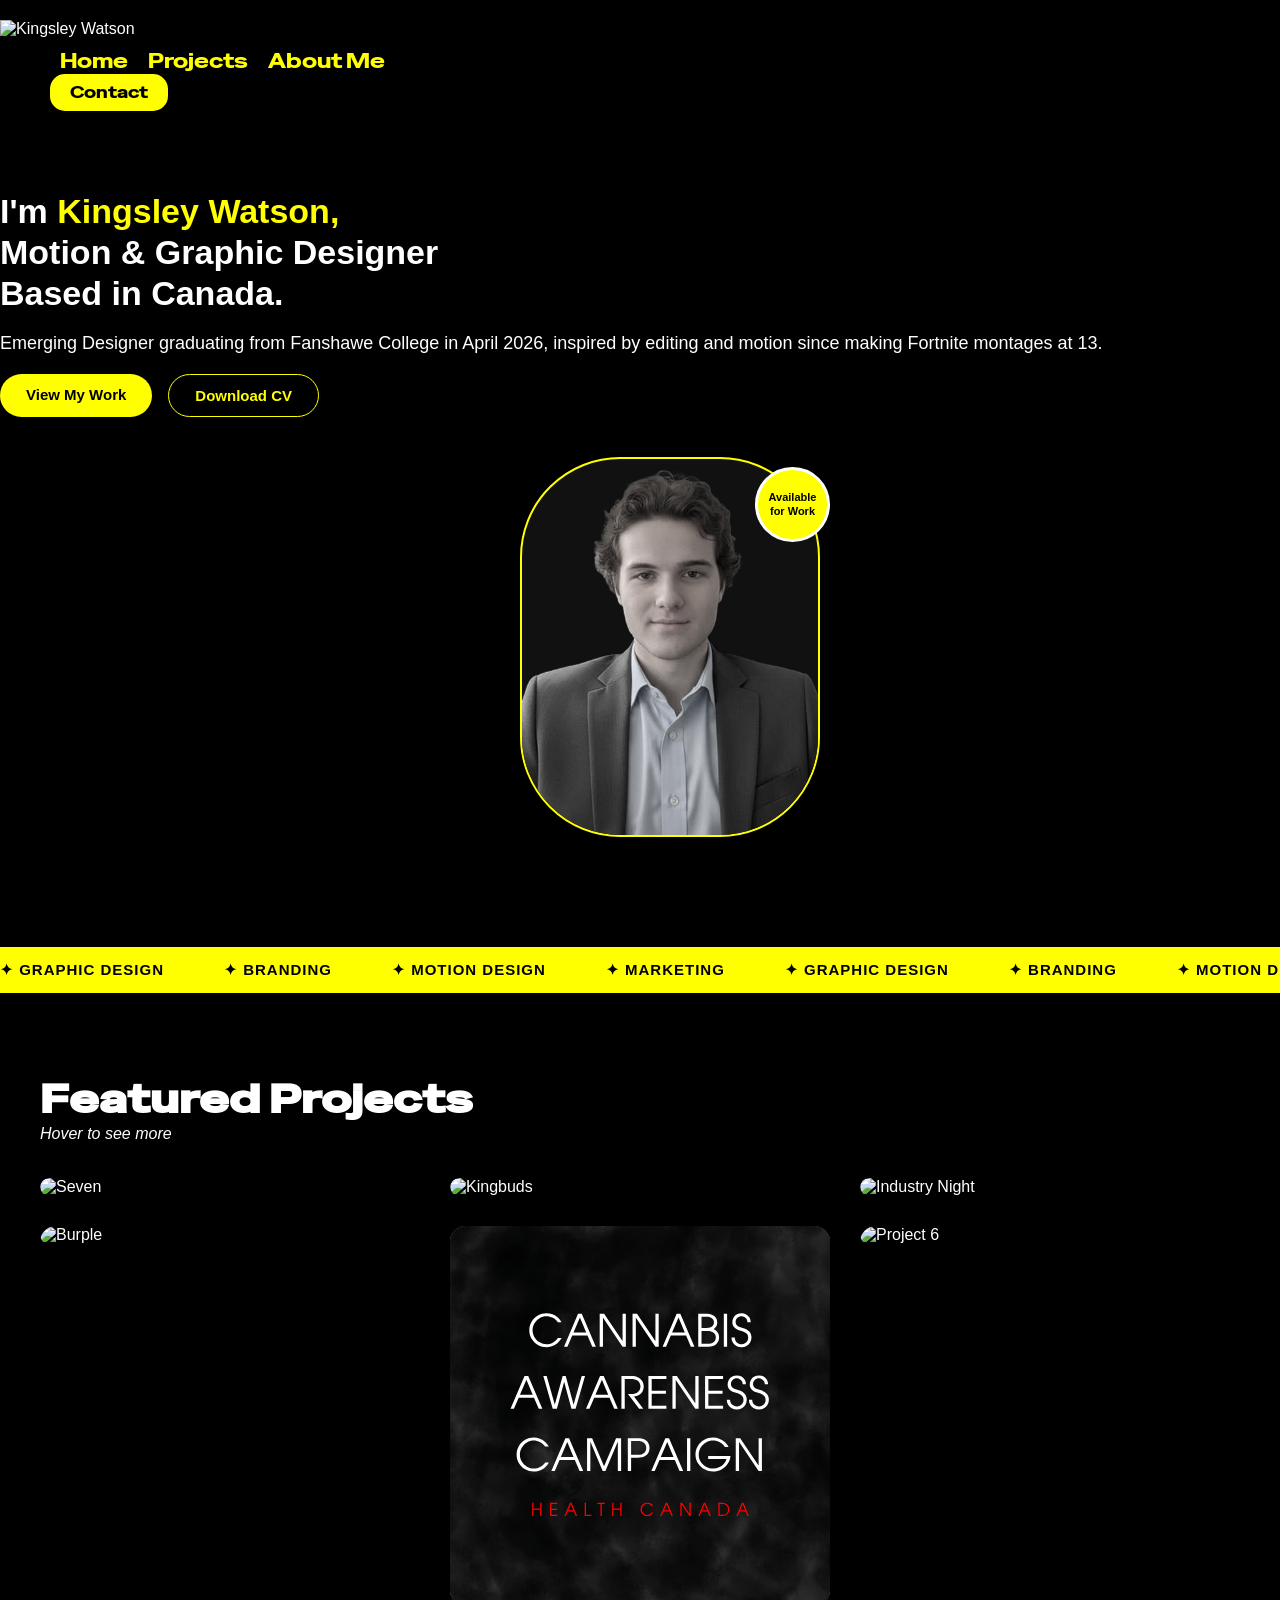
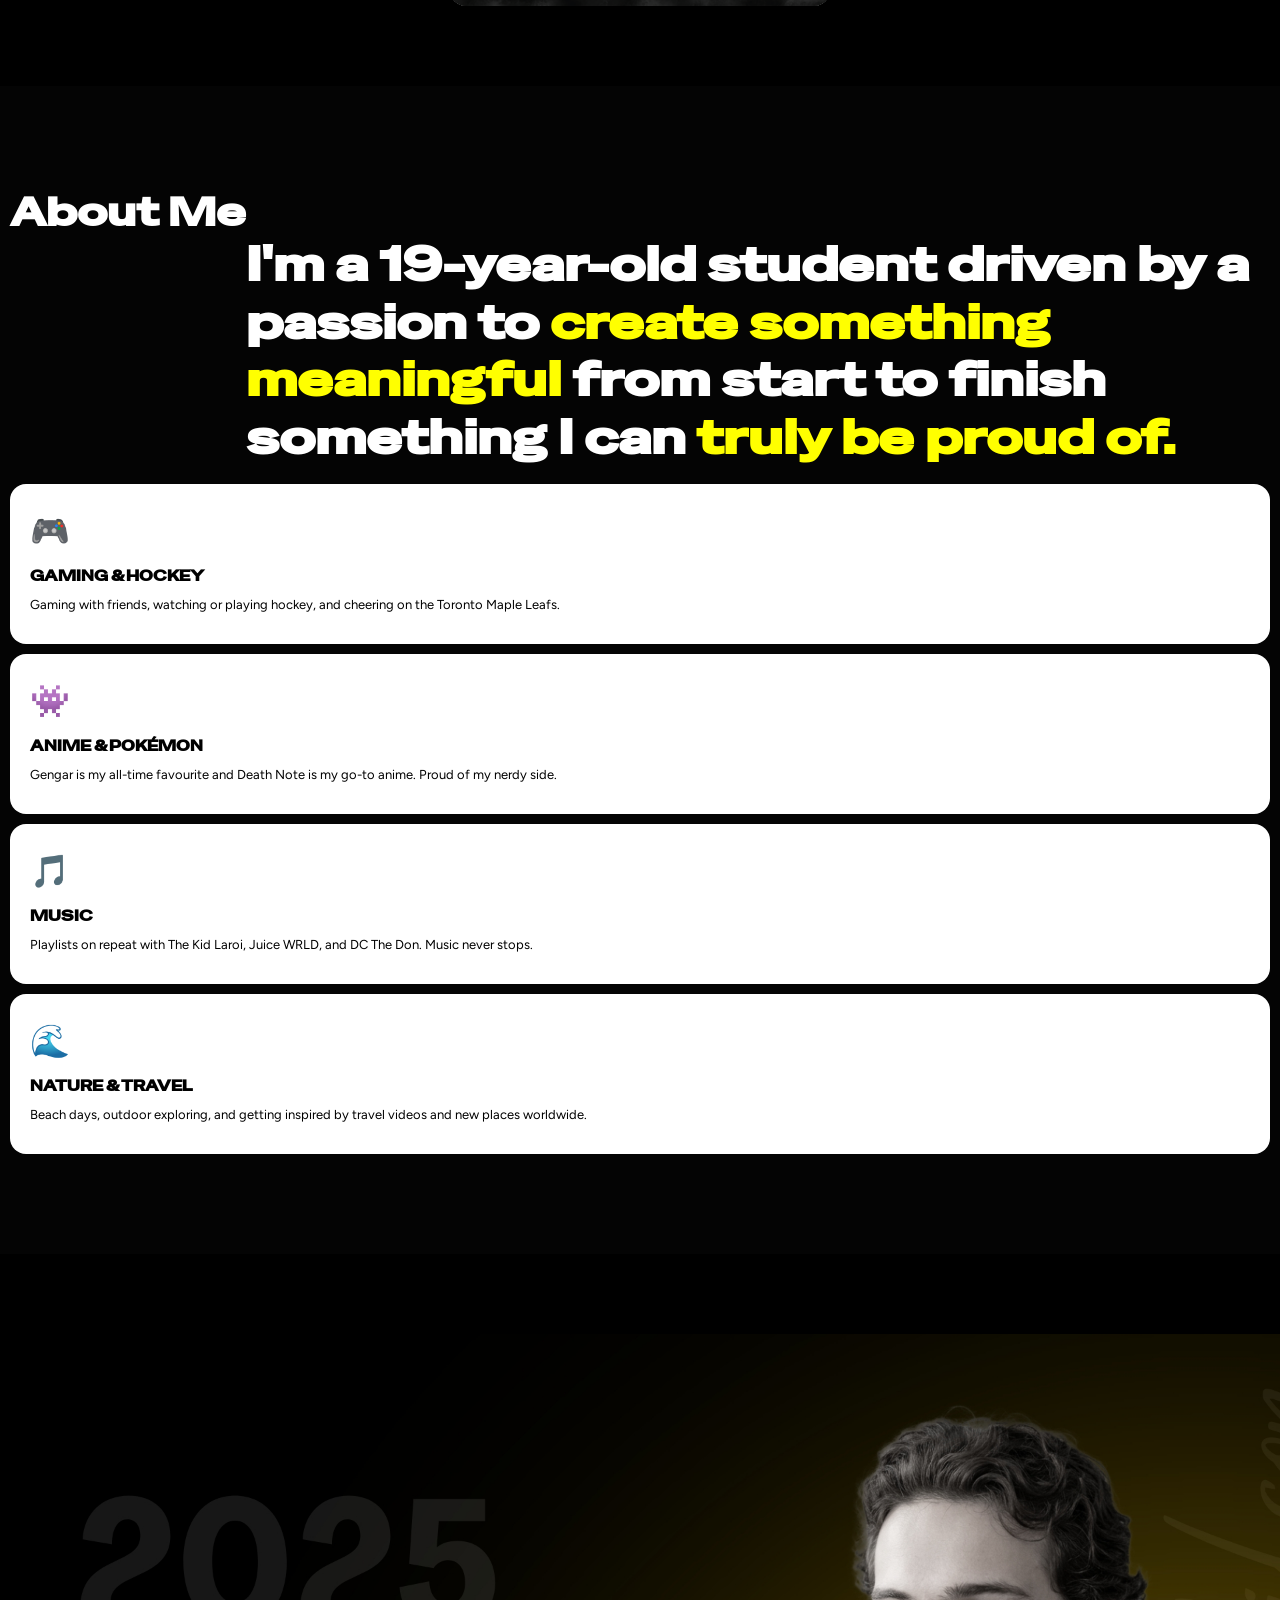
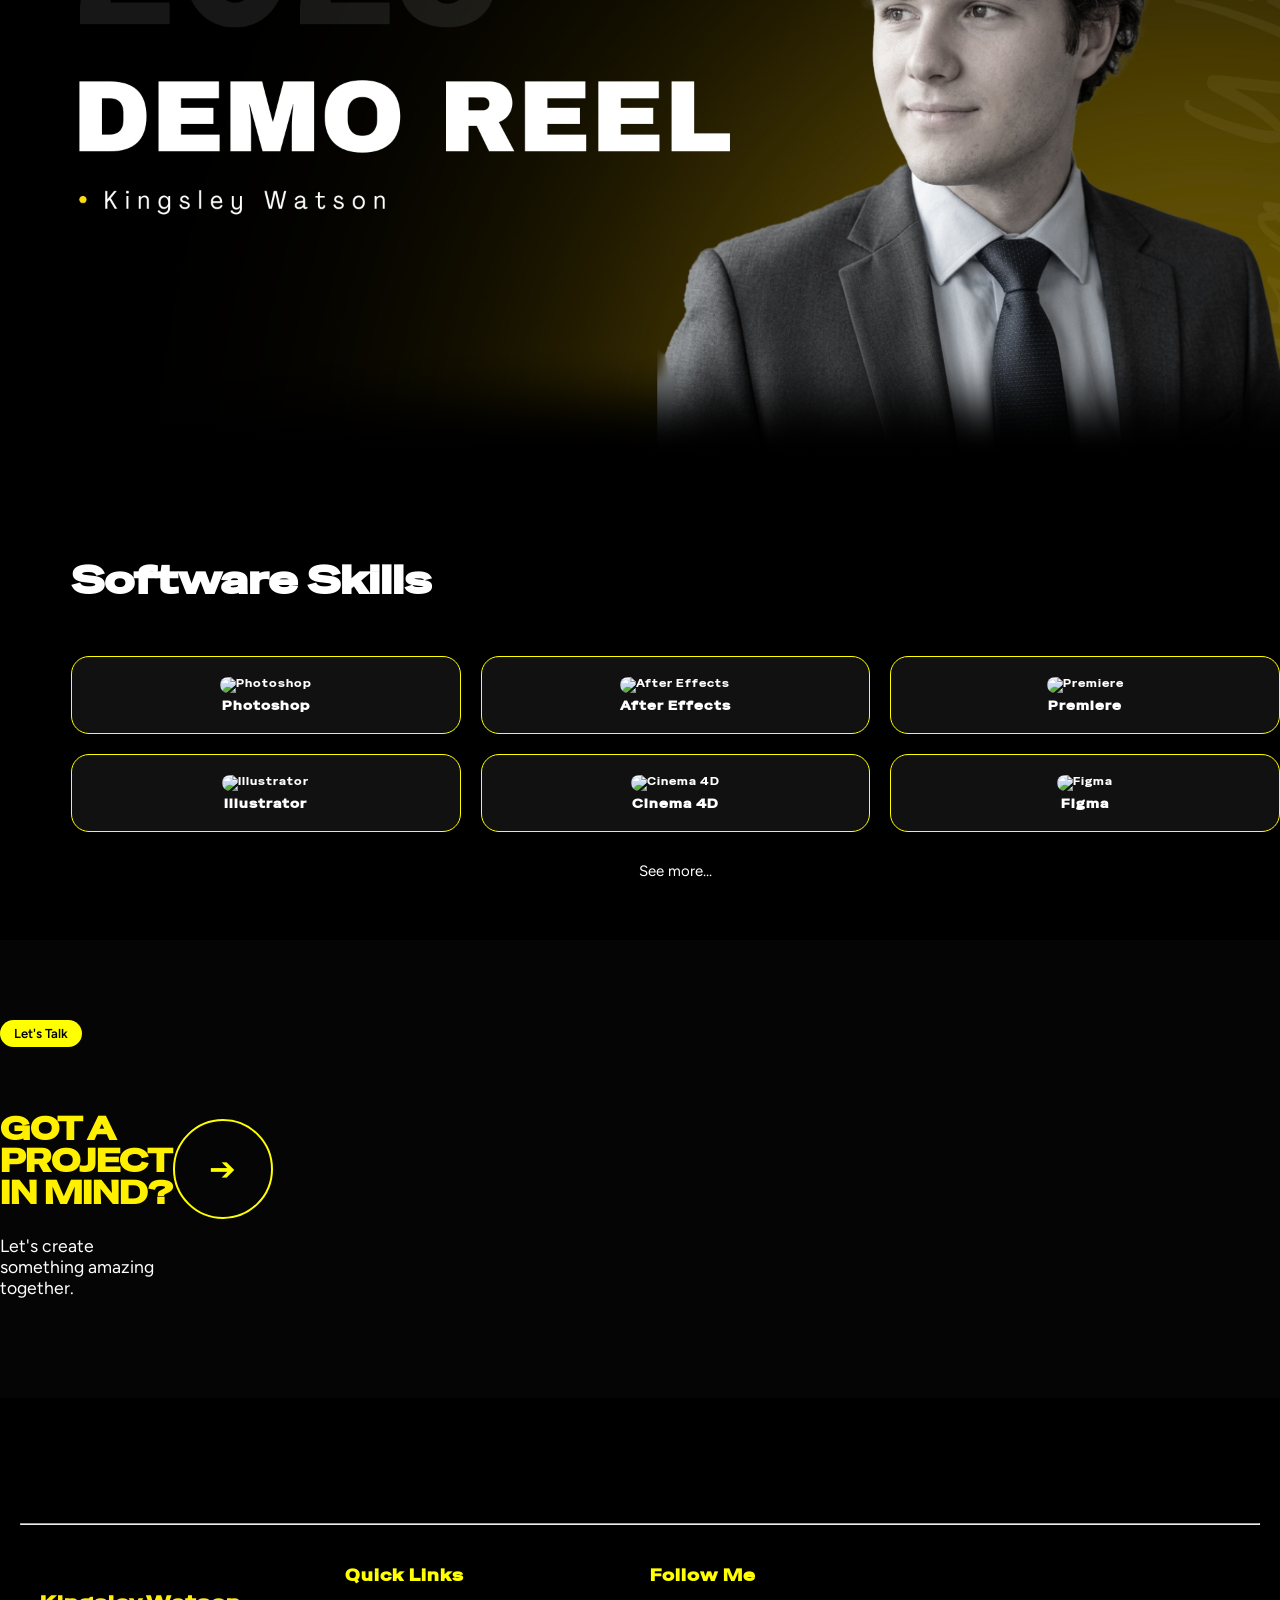
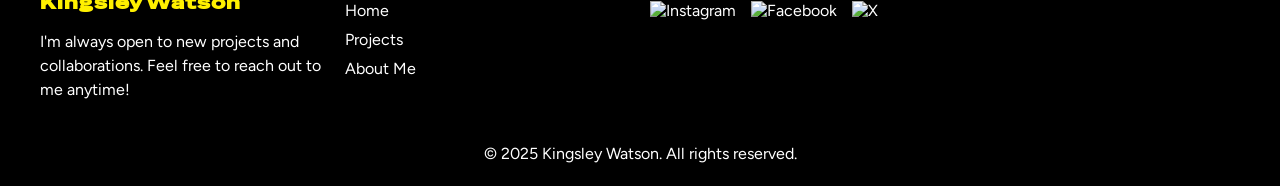
==== commit fe8c1a3e: "second last front end touchup" ====
--- a/index.html
+++ b/index.html
@@ -62,7 +62,7 @@
         Emerging Designer graduating from Fanshawe College in April 2026, inspired by editing and motion since making Fortnite montages at 13.
         <div class="hero-buttons">
           <a href="#" class="btn-primary">View My Work</a>
-          <a href="#" class="btn-secondary">Download CV</a>
+          <a href="images/watson_kingsley_resume.pdf" class="btn-secondary" download>Download CV</a>
         </div>
       </div>
 
@@ -118,8 +118,8 @@
       <div class="work-overlay">
         <span class="work-tag">Branding & Graphic</span>
         <h3 class="work-title">Seven</h3>
-        <p class="work-desc">This is a detailed description of Project One. It will appear when you hover the box.</p>
-        <a href="project.html" class="work-btn">View Project &#8599;</a>
+        <p class="work-desc">Created an original brand identity and brought it to life through motion and graphic design. The project focused on visually communicating the brand's personality using animation, typography, and dynamic visuals.</p>
+        <a href="seven.html" class="work-btn">View Project &#8599;</a>
       </div>
     </div>
 
@@ -128,8 +128,8 @@
       <div class="work-overlay">
         <span class="work-tag">Web & Motion</span>
         <h3 class="work-title">Kingbuds</h3>
-        <p class="work-desc">Description for Kingbuds goes here. A deeper look into the project.</p>
-        <a href="#" class="work-btn">View Project &#8599;</a>
+        <p class="work-desc">Designed and modeled a fully 3D earbud based on an original concept, then created a website to showcase its features. The project combined product design, 3D visualization, and web design to present the brand in an engaging, interactive way.</p>
+        <a href="kingbuds.html" class="work-btn">View Project &#8599;</a>
       </div>
     </div>
 
@@ -138,8 +138,8 @@
       <div class="work-overlay">
         <span class="work-tag">Motion</span>
         <h3 class="work-title">Industry Night</h3>
-        <p class="work-desc">Industry Night project description goes here.</p>
-        <a href="#" class="work-btn">View Project &#8599;</a>
+        <p class="work-desc">Created a promotional motion video for Industry Night, using dynamic animation and visual storytelling to highlight and promote the Interactive Media Design program at Fanshawe.</p>
+        <a href="industry-night.html" class="work-btn">View Project &#8599;</a>
       </div>
     </div>
 
@@ -148,28 +148,28 @@
       <div class="work-overlay">
         <span class="work-tag">Branding</span>
         <h3 class="work-title">Burple</h3>
-        <p class="work-desc">Details about Burple will appear on hover.</p>
-        <a href="#" class="work-btn">View Project &#8599;</a>
-      </div>
-    </div>
-
-    <div class="work-box">
-      <img src="images/burple-placeholder.jpg" alt="Project 5" class="work-img">
-      <div class="work-overlay">
-        <span class="work-tag">Design</span>
-        <h3 class="work-title">Project Five</h3>
-        <p class="work-desc">Details about Project Five will appear on hover.</p>
-        <a href="#" class="work-btn">View Project &#8599;</a>
-      </div>
-    </div>
-
-    <div class="work-box">
-      <img src="images/burple-placeholder.jpg" alt="Project 6" class="work-img">
-      <div class="work-overlay">
-        <span class="work-tag">Design</span>
-        <h3 class="work-title">Project Six</h3>
-        <p class="work-desc">Details about Project Six will appear on hover.</p>
-        <a href="#" class="work-btn">View Project &#8599;</a>
+        <p class="work-desc">Developed an original beverage brand by designing and 3D modeling custom pop cans, then created a website and promotional motion video to showcase the product. The project combined branding, 3D design, and motion to present a cohesive campaign.</p>
+        <a href="burple.html" class="work-btn">View Project &#8599;</a>
+      </div>
+    </div>
+
+    <div class="work-box">
+      <img src="images/1200-placeholder-weed.svg" alt="Project 5" class="work-img">
+      <div class="work-overlay">
+        <span class="work-tag">Design & Motion</span>
+        <h3 class="work-title">Cannabis Awareness Campaign</h3>
+        <p class="work-desc">Created graphics and a motion video for a Cannabis Awareness Campaign focused on raising awareness about teen smoking in Canada, using impactful visuals and messaging to educate and engage the audience.</p>
+        <a href="weed.html" class="work-btn">View Project &#8599;</a>
+      </div>
+    </div>
+
+    <div class="work-box">
+      <img src="images/sn-logo-f.svg" alt="Project 6" class="work-img">
+      <div class="work-overlay">
+        <span class="work-tag">Motion & 3D</span>
+        <h3 class="work-title">Sportsnet Intro</h3>
+        <p class="work-desc">Created a fully 3D scene in Cinema 4D and produced a motion video for the Sportsnet Saturday Night Hockey intro, designing and rendering every element to capture the energy and excitement of the broadcast with dynamic, cinematic visuals.</p>
+        <a href="sportsnet.html" class="work-btn">View Project &#8599;</a>
       </div>
     </div>
 
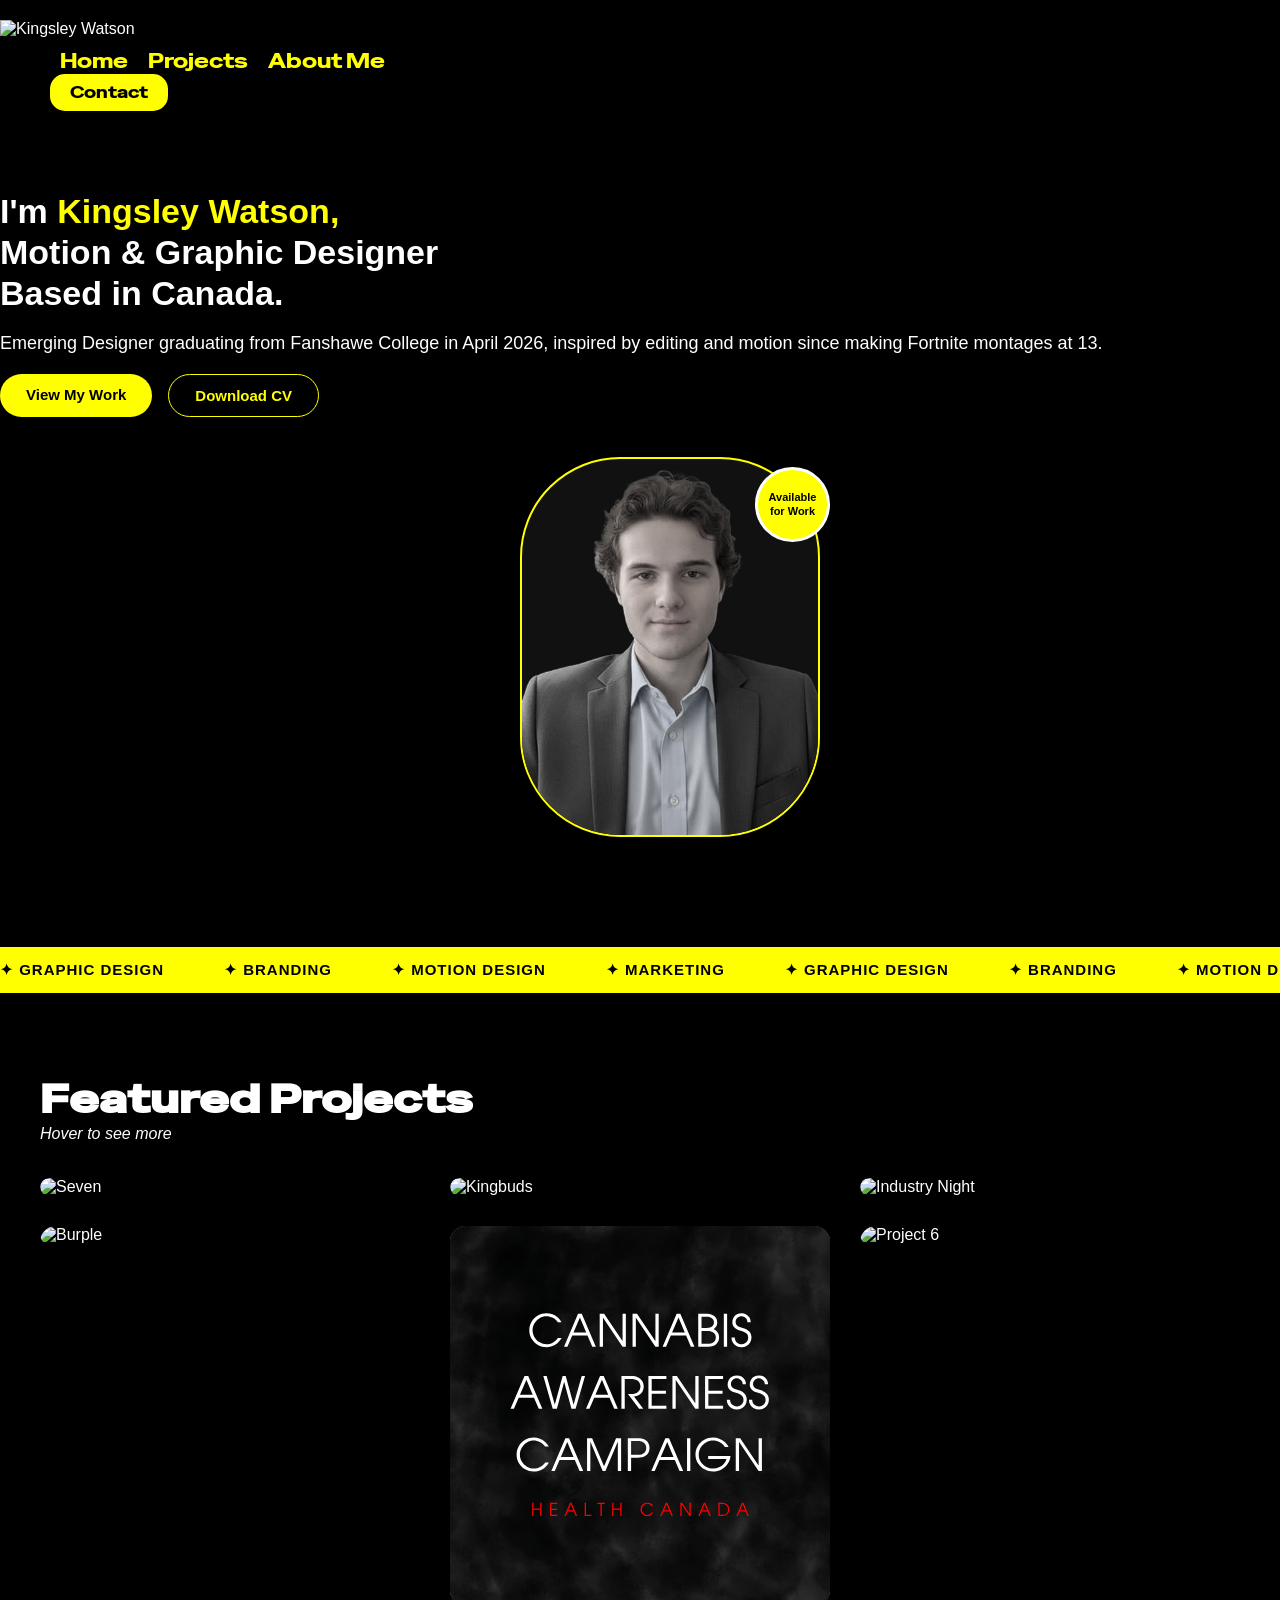
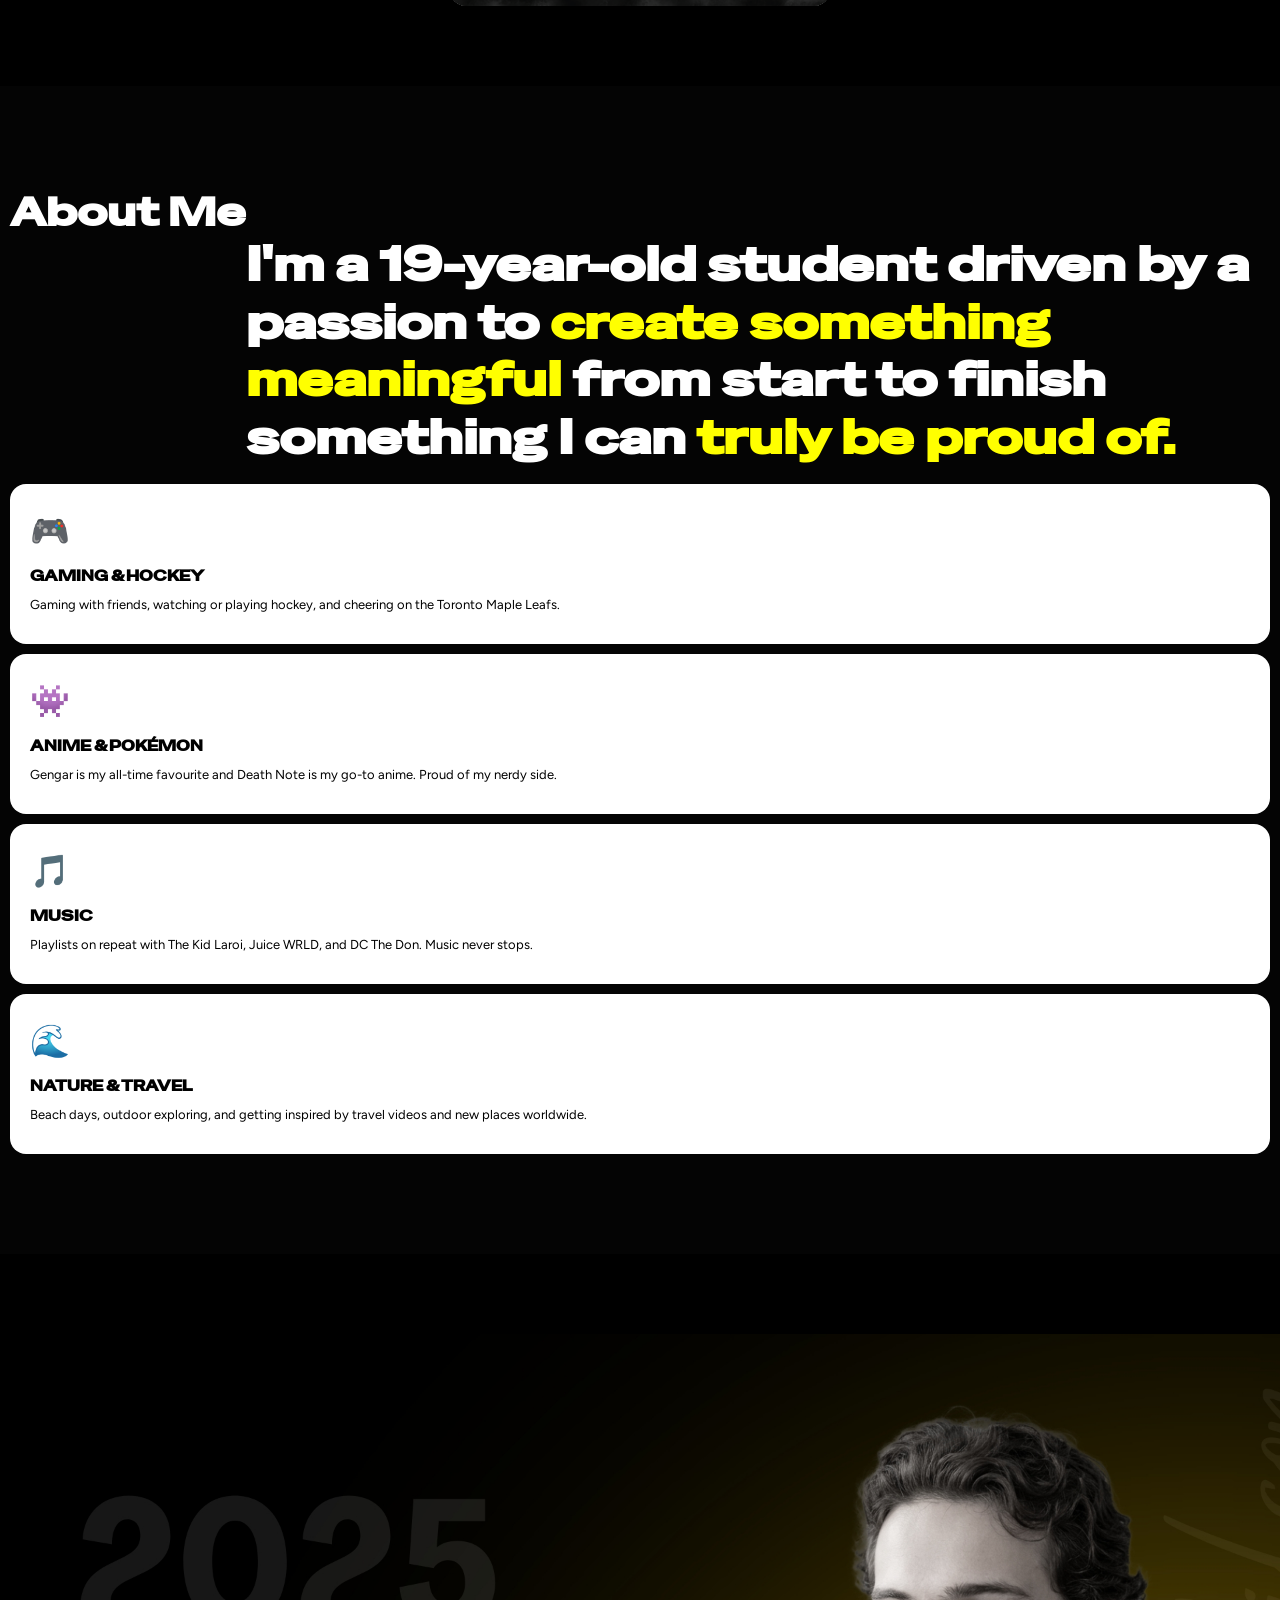
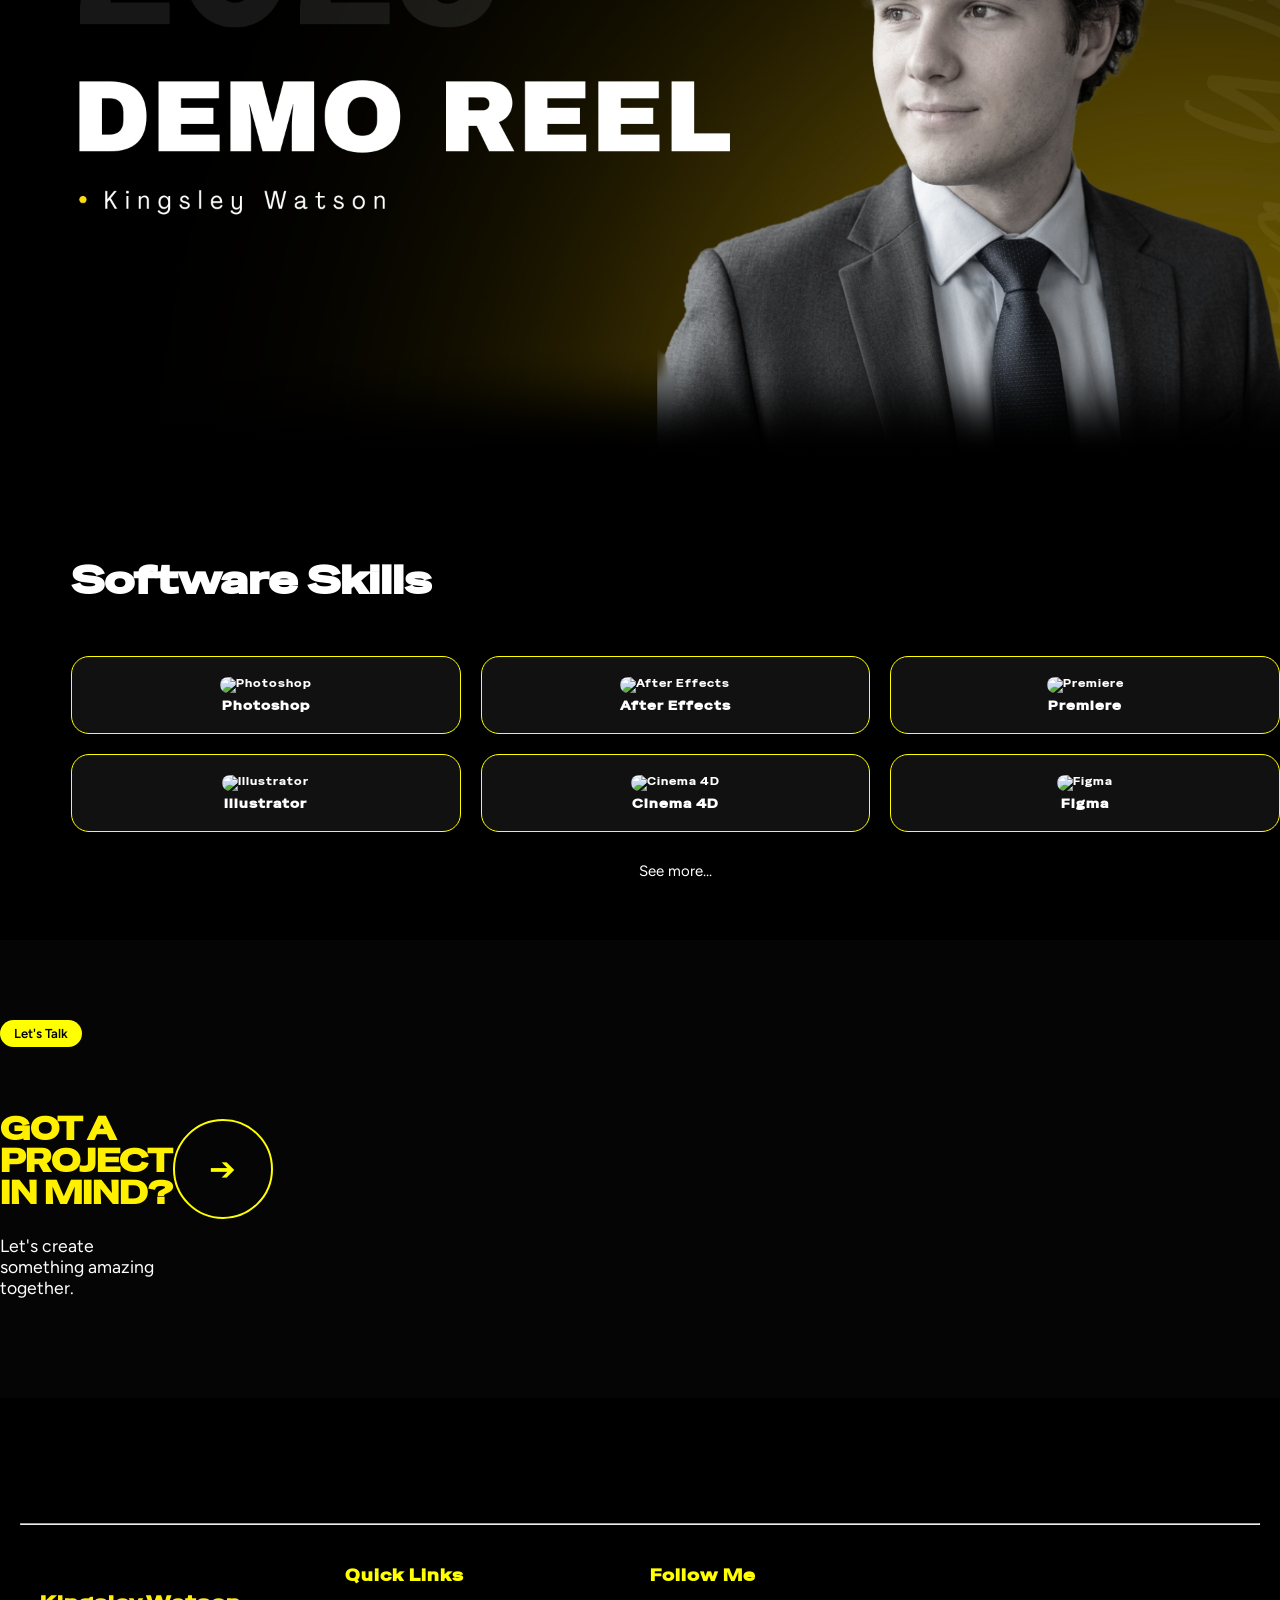
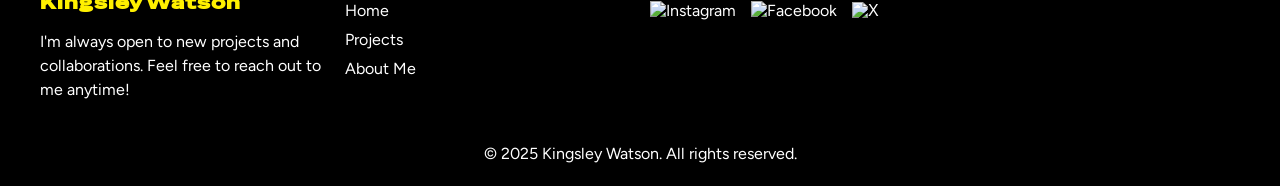
==== commit 2d0fc329: "done" ====
--- a/index.html
+++ b/index.html
@@ -61,7 +61,7 @@
         <p>
         Emerging Designer graduating from Fanshawe College in April 2026, inspired by editing and motion since making Fortnite montages at 13.
         <div class="hero-buttons">
-          <a href="#" class="btn-primary">View My Work</a>
+          <a href="#featured-work" class="btn-primary">View My Work</a>
           <a href="images/watson_kingsley_resume.pdf" class="btn-secondary" download>Download CV</a>
         </div>
       </div>
@@ -310,14 +310,14 @@
 
     </div>
 
-    <div class="footer-social col-span-4 m-col-span-4 l-col-span-4">
+     <section class="footer-social col-span-4 m-col-span-4 l-col-span-4">
       <h4>Follow Me</h4>
       <ul class="social-icons">
-        <li><a href="#"><img src="images/insta-logo.svg" alt="Instagram"></a></li>
-        <li><a href="#"><img src="images/facebook-logo.svg" alt="Facebook"></a></li>
-        <li><a href="#"><img src="images/x-logo1.svg" alt="X"></a></li>
+        <li><a href="https://www.instagram.com/kingsley.watson" target="_blank"><img src="images/insta-logo.svg" alt="Instagram"></a></li>
+        <li><a href="https://www.instagram.com/kingsley.watson" target="_blank"><img src="images/facebook-logo.svg" alt="Facebook"></a></li>
+        <li><a href="https://www.instagram.com/kingsley.watson" target="_blank"></a><img src="images/x-logo1.svg" alt="X"></a></li>
       </ul>
-    </div>
+    </section>
   </div>
 
   <div class="footer-bottom">
